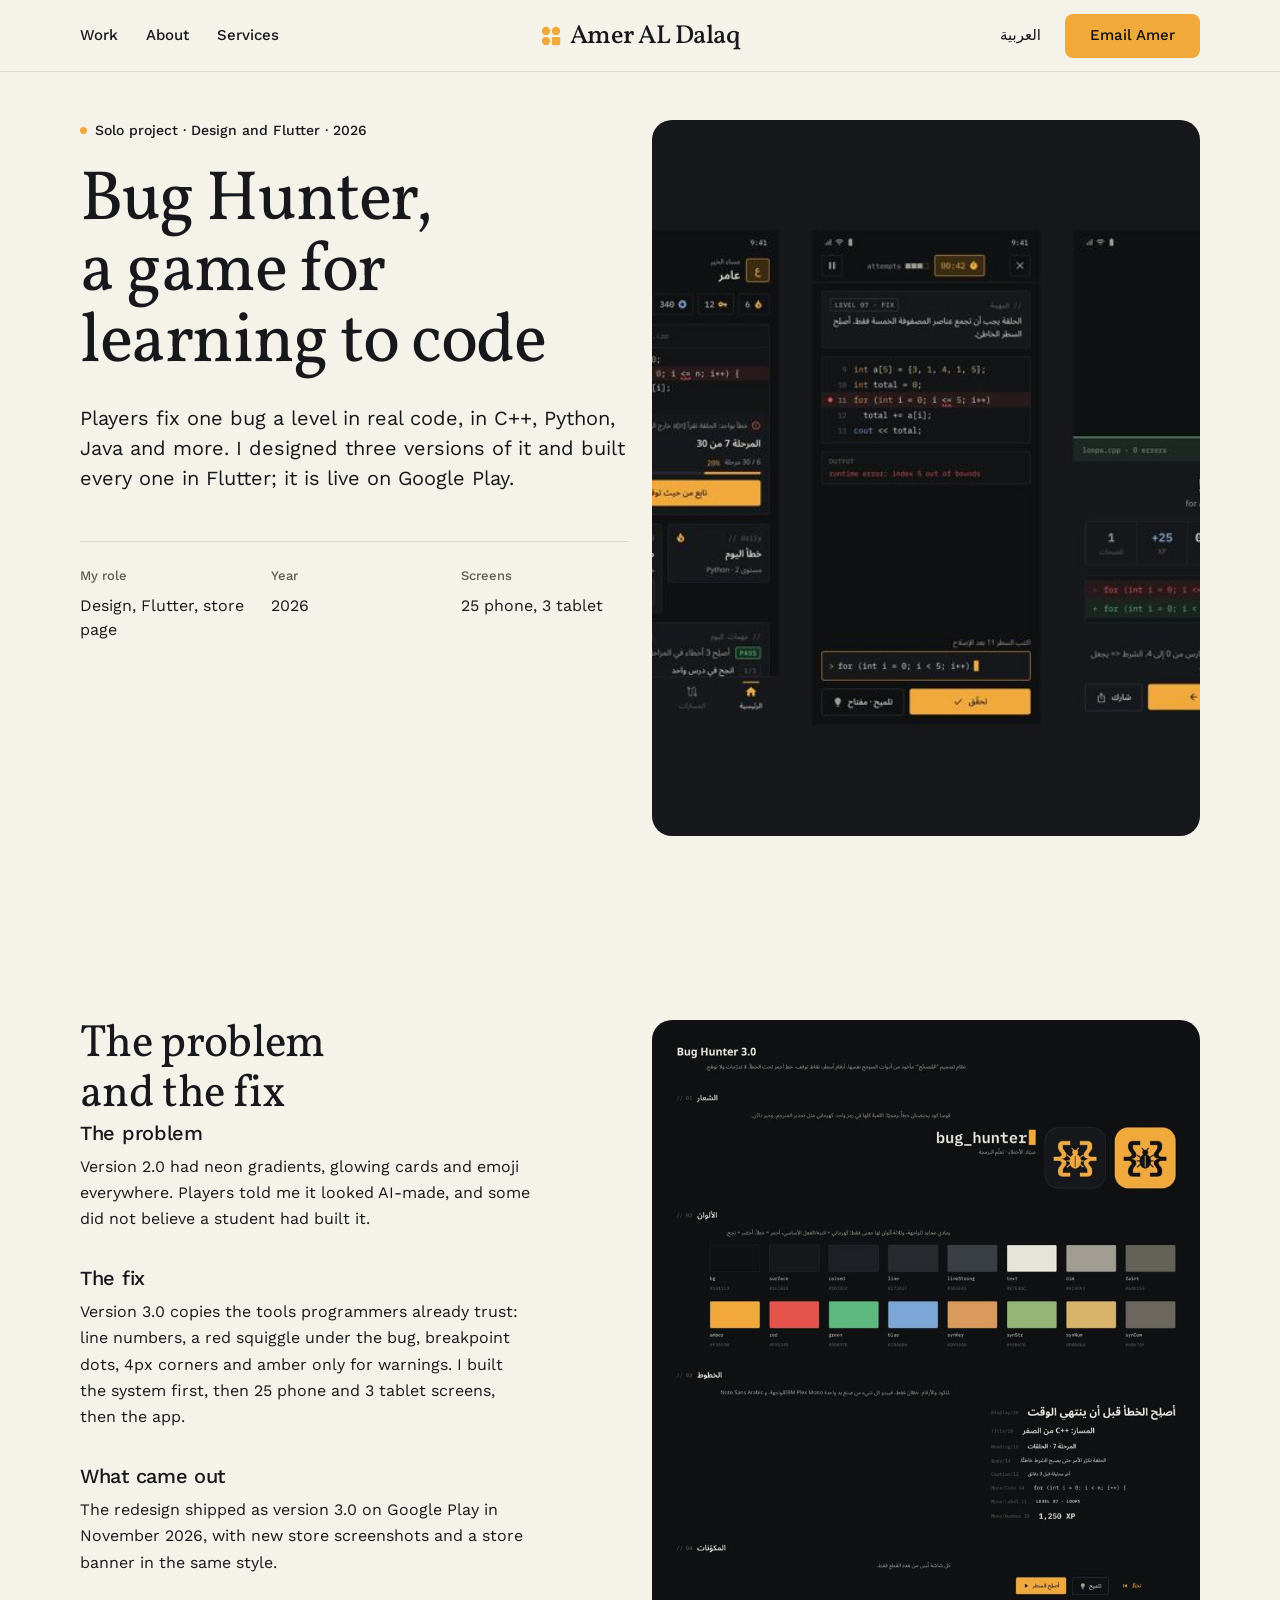
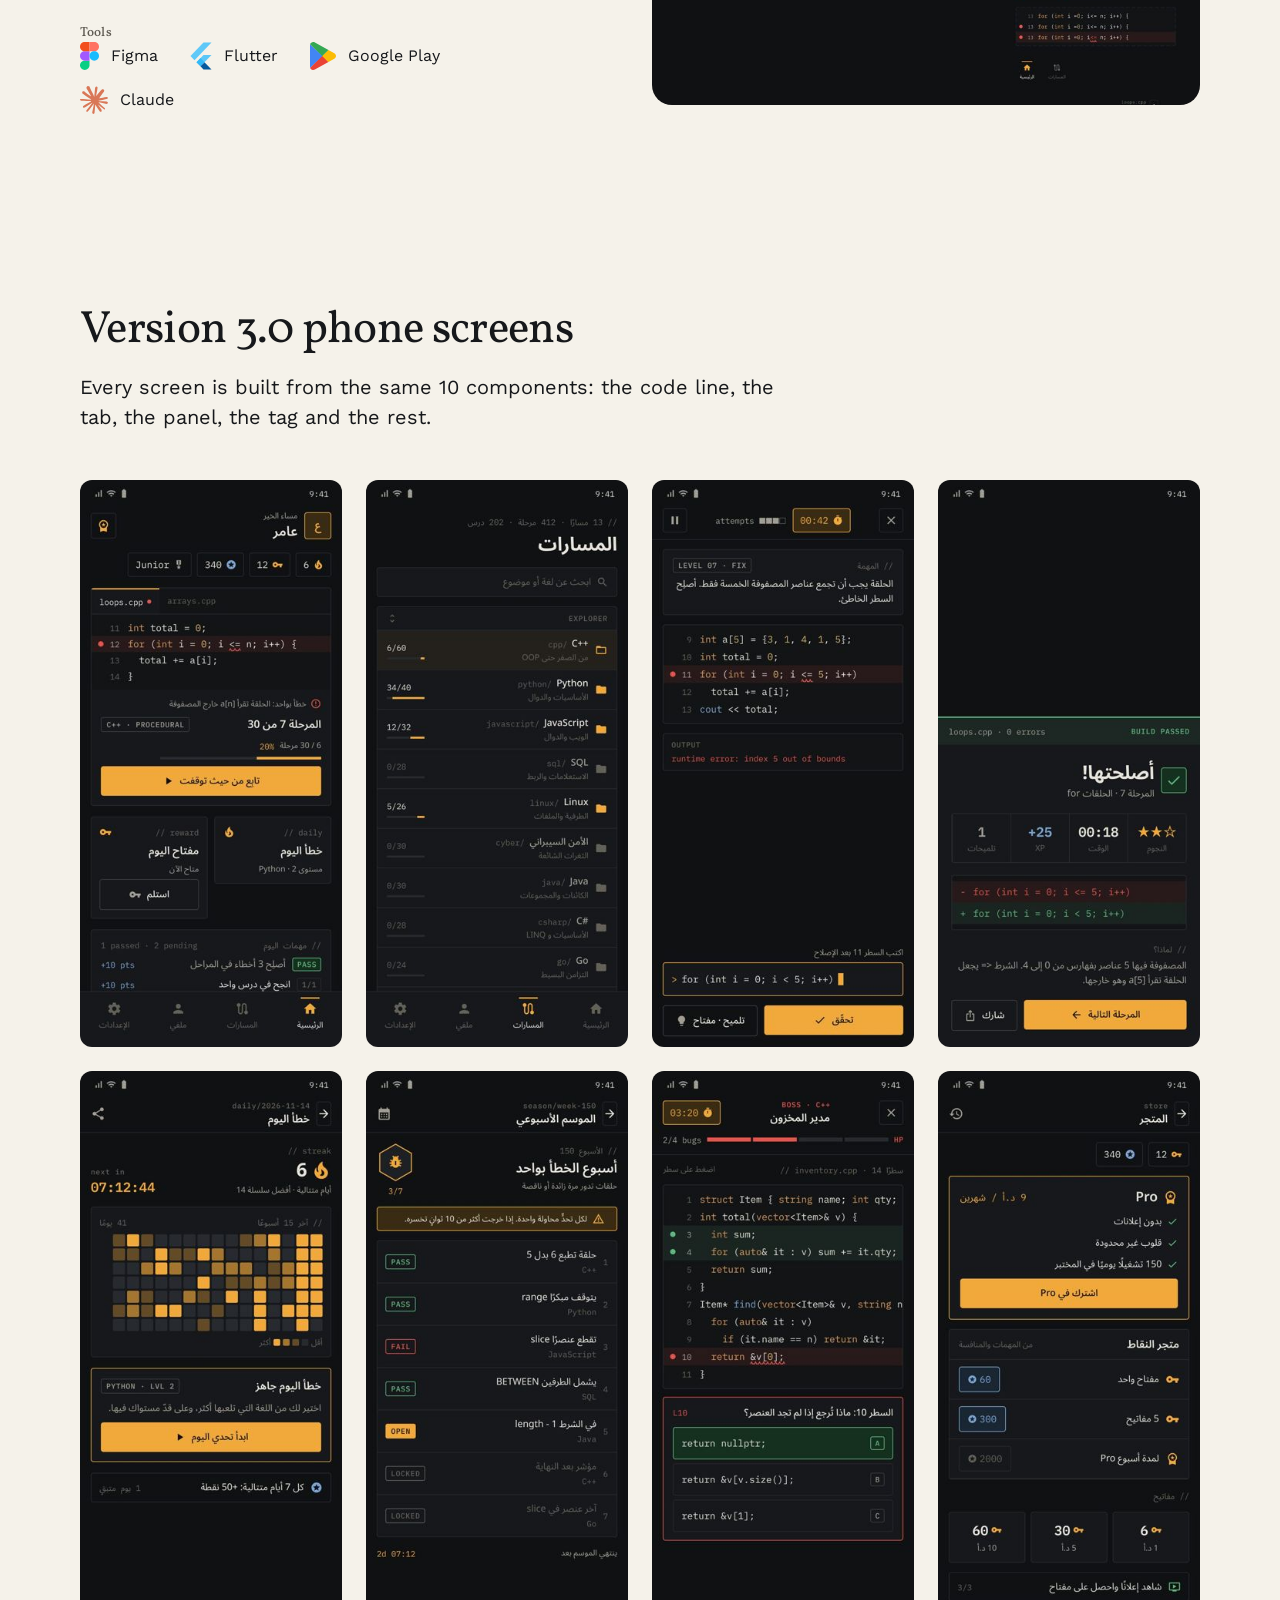
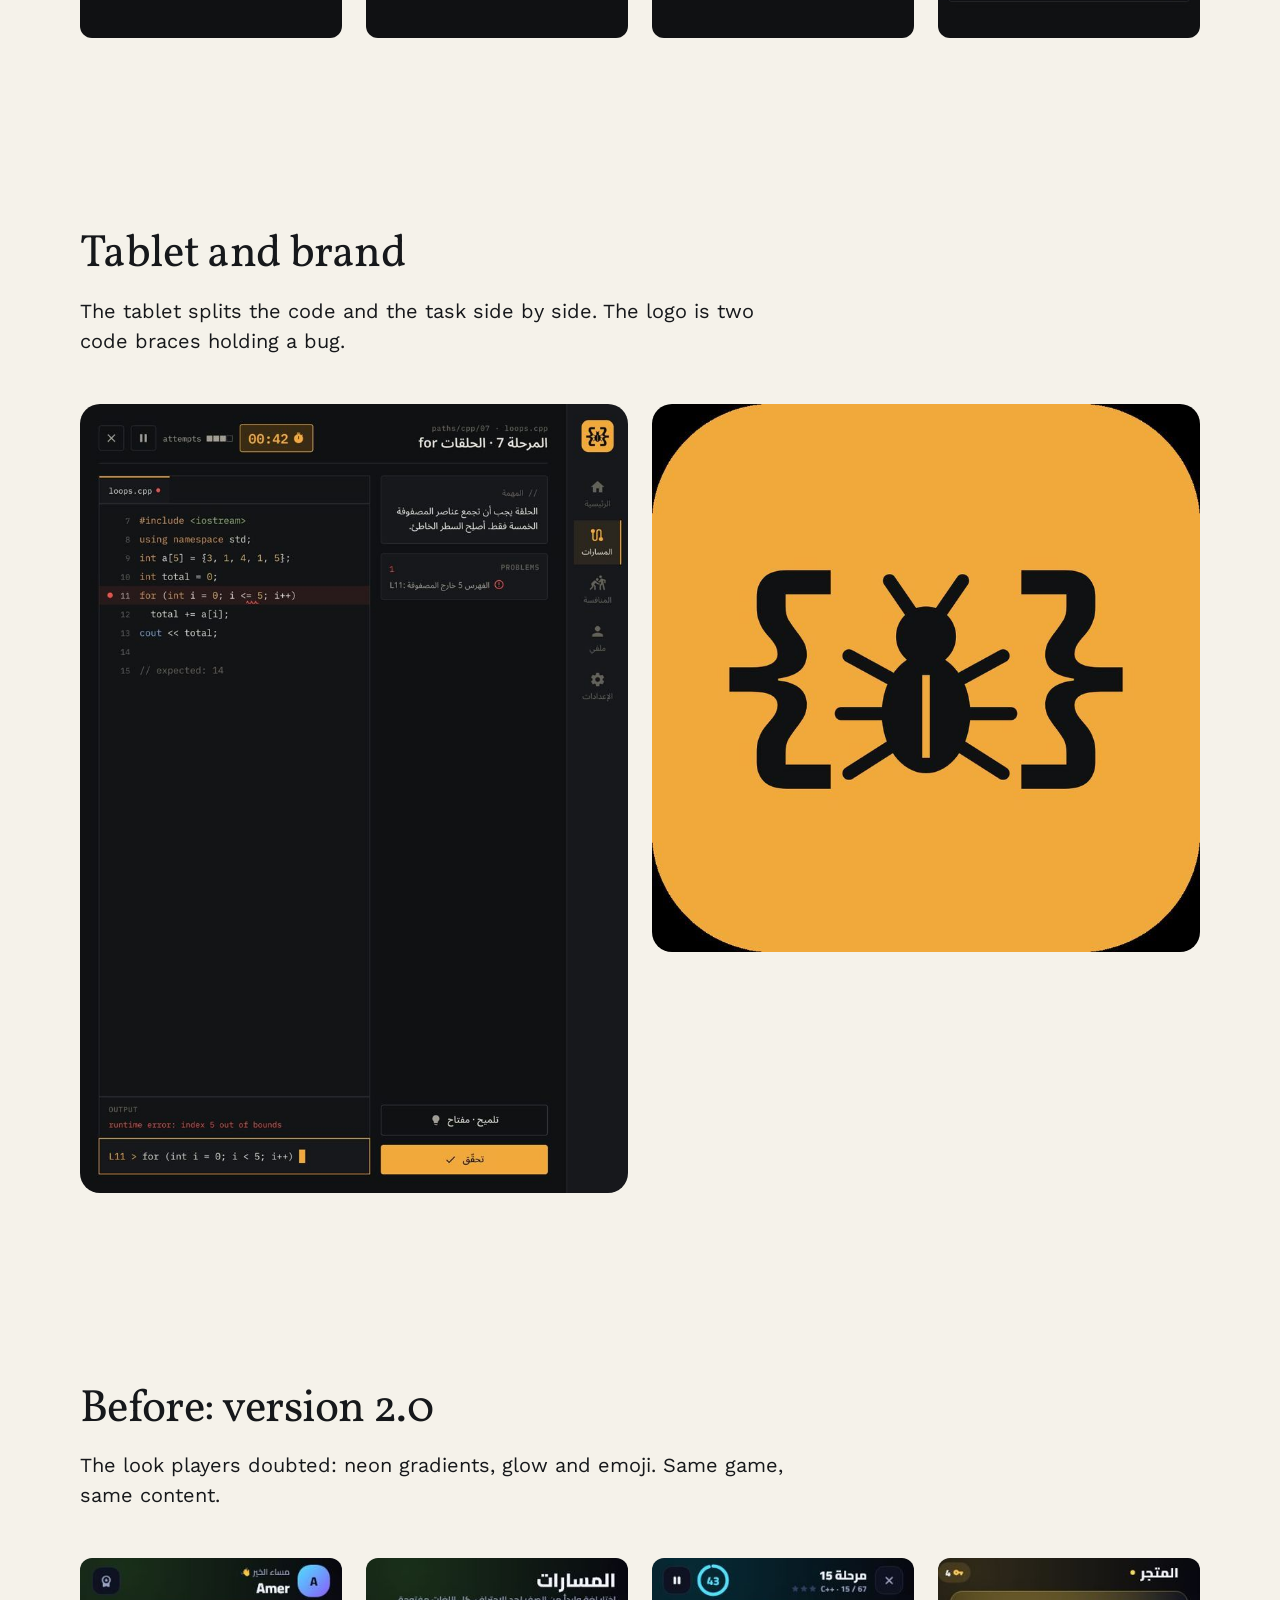
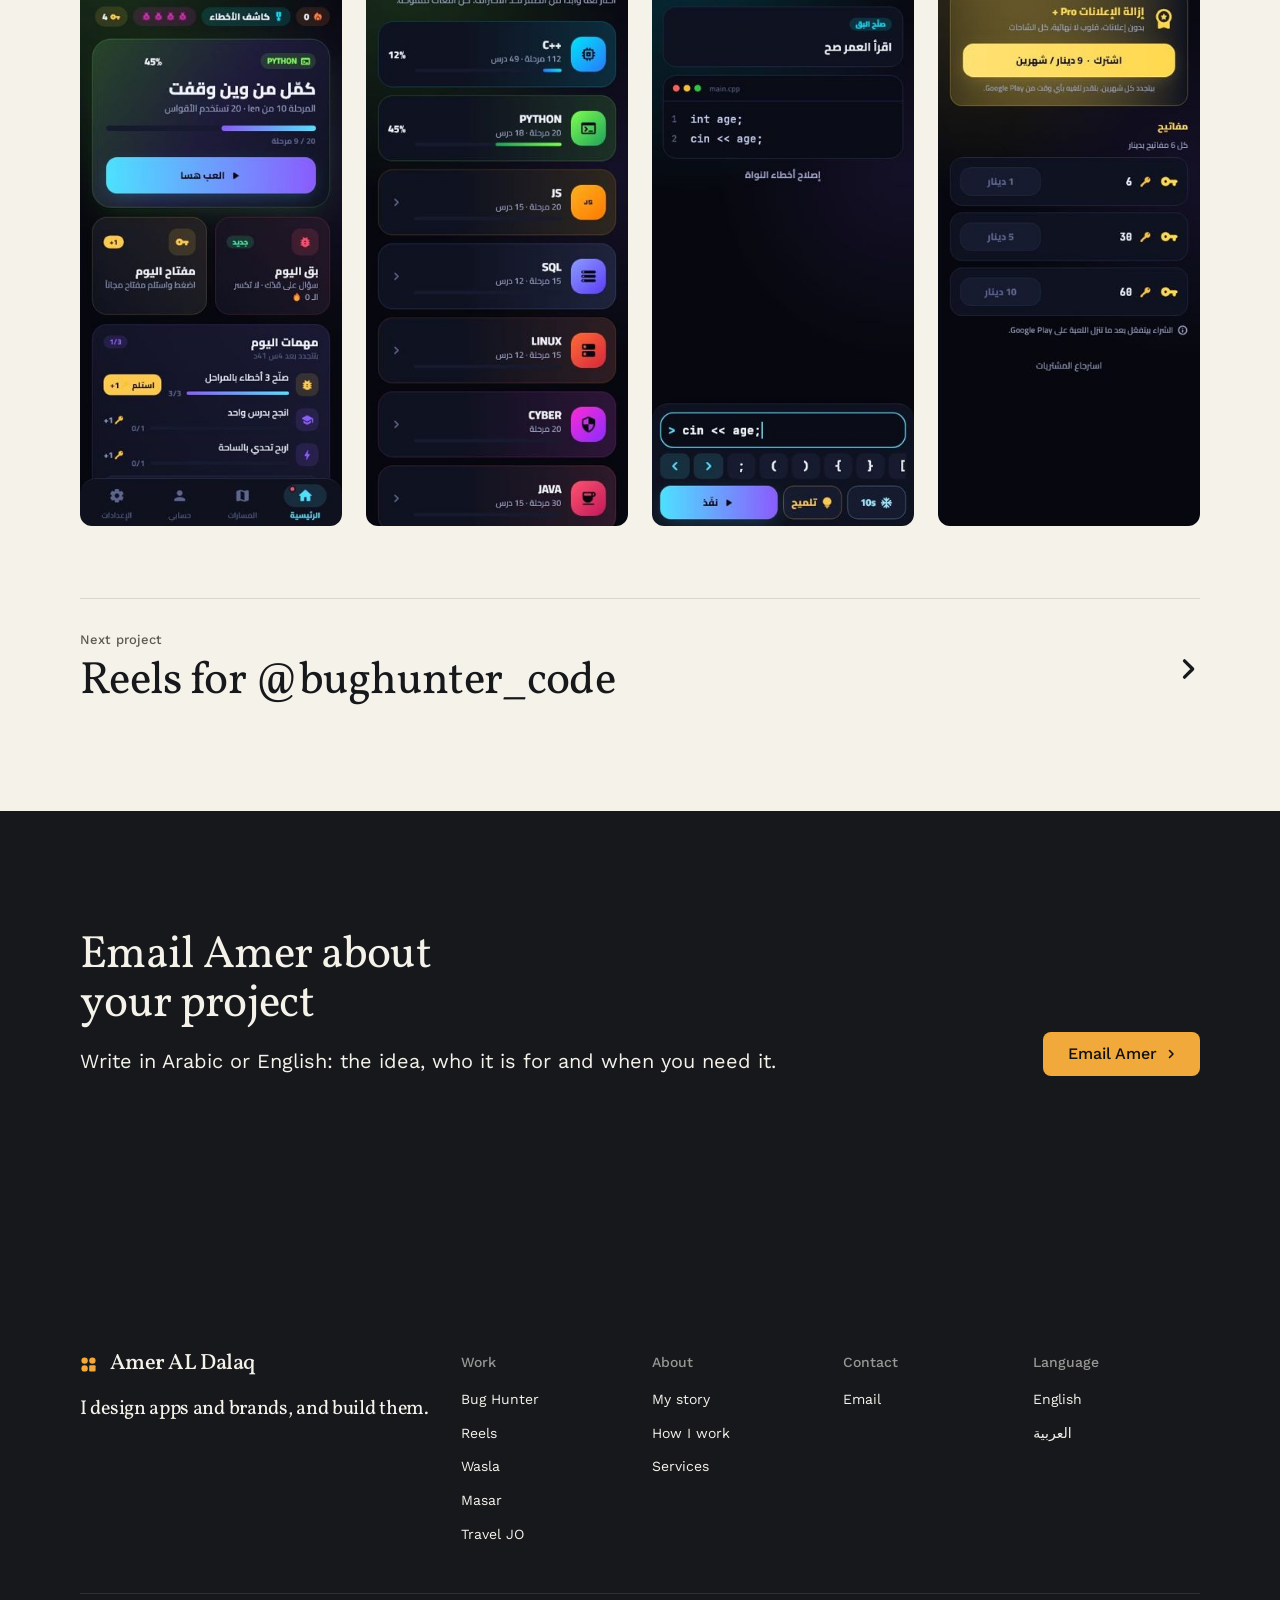
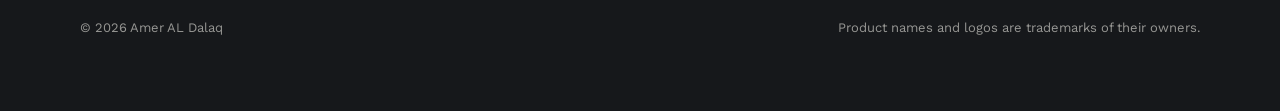
==== work/bug-hunter.html @ de35b605 "Portfolio site: home page, five project pages, English and Arabic Co-Authored-By: Claude Opus 5.5 <n" ====
<!doctype html>
<html lang="en" data-type="service" data-radius="soft" data-buttons="tonal" data-motion>
<head>
<meta charset="utf-8">
<meta name="viewport" content="width=device-width, initial-scale=1, viewport-fit=cover">
<title data-ar-title-text="Bug Hunter: لعبة برمجة صمّمها وبناها عامر الدلق">Bug Hunter: a programming game, designed and built by Amer AL Dalaq</title>
<meta name="description" content="How Bug Hunter 3.0 was redesigned in Figma to look like a real debugger, then rebuilt in Flutter and published on Google Play." data-ar-content="كيف أُعيد تصميم Bug Hunter 3.0 في Figma ليشبه أداة تصحيح حقيقية، ثم بُني بـ Flutter ونُشر على Google Play.">
<meta property="og:type" content="article">
<meta property="og:title" content="Bug Hunter: a programming game, designed and built by Amer AL Dalaq">
<meta property="og:description" content="How Bug Hunter 3.0 was redesigned in Figma to look like a real debugger, then rebuilt in Flutter and published on Google Play.">
<meta property="og:image" content="../img/cover-bug-hunter.jpg">
<meta name="twitter:card" content="summary_large_image">
<link rel="icon" href="../favicon.svg" type="image/svg+xml">
<meta name="theme-color" content="#f5f2ea">
<meta name="site-kind" content="other">
<meta name="page-type" content="service">
<script>
  (function(){var q=new URLSearchParams(location.search).get('lang');
  if(q==='ar'){var r=document.documentElement;r.lang='ar';r.dir='rtl';r.classList.add('i18n-wait');setTimeout(function(){r.classList.remove('i18n-wait')},900)}})();
</script>
<link rel="preconnect" href="https://fonts.googleapis.com">
<link rel="preconnect" href="https://fonts.gstatic.com" crossorigin>
<link href="https://fonts.googleapis.com/css2?family=Vollkorn:wght@400&family=Work+Sans:wght@400..600&display=swap" rel="stylesheet">
<link rel="stylesheet" href="../assets/system.css">
<link rel="stylesheet" href="../assets/ui/cards.css">
<link rel="stylesheet" href="../assets/motion/motion.css">
<link rel="stylesheet" href="../assets/layout/layout.css">
<link rel="stylesheet" href="../assets/icons/icon.css">
<style>
:root {
  --p-bg: #f5f2ea; --p-surface: #ebe6da; --p-ink: #16181b; --p-muted: #5f5b53;
  --p-accent: #f2a93b; --p-accent-ink: #111111; --p-action: #f2a93b; --p-action-ink: #111111;
  --p-inv-bg: #16181b; --p-inv-surface: #232427; --p-inv-ink: #f5f2ea; --p-inv-muted: #979794;
  --p-inv-accent: #f2a93b; --p-inv-accent-ink: #111111; --p-inv-action: #f2a93b; --p-inv-action-ink: #111111;
  --font-display: "Vollkorn", Georgia, serif;
  --font-text: "Work Sans", system-ui, sans-serif;
  --display-weight: 400; --display-tracking: -0.015em; --display-tracking-xl: -0.02em; --ly-scale: 1.04;
}
</style>
<link rel="stylesheet" href="../site.css">
<script>document.documentElement.classList.add('m-enter');setTimeout(()=>document.documentElement.classList.add('m-enter-done'),700)</script>
</head>
<body>
<header class="nav nav--split">
  <div class="wrap nav__bar">
    <a class="skip-link" href="#top" data-ar="تخطَّ إلى المحتوى">Skip to content</a>
    <nav class="nav__links" aria-label="Main" data-ar-aria="الرئيسية">
      <div class="nav__item"><a class="nav__link" href="../index.html#work" data-ar="الأعمال">Work</a></div>
      <div class="nav__item"><a class="nav__link" href="../index.html#about" data-ar="عنّي">About</a></div>
      <div class="nav__item"><a class="nav__link" href="../index.html#services" data-ar="الخدمات">Services</a></div>
    </nav>
    <a class="nav__logo" href="../index.html"><span class="mark" data-mark="dots" aria-hidden="true"></span><span data-ar="عامر الدلق">Amer AL Dalaq</span></a>
    <div class="nav__actions">
      <button class="lang-toggle nav__link" type="button" data-lang-toggle lang="ar" aria-label="اقرأ الصفحة بالعربية">العربية</button>
      <a class="btn btn--primary" href="mailto:amer.mdddd.2007@gmail.com" data-ar="راسل عامر">Email Amer</a>
    </div>
    <button class="nav__toggle" type="button" aria-expanded="false" aria-label="Menu" data-ar-aria="القائمة">
      <svg width="18" height="18" viewBox="0 0 18 18" aria-hidden="true"><path d="M2 5h14M2 13h14" stroke="currentColor" stroke-width="1.6" stroke-linecap="round"/></svg>
    </button>
  </div>
</header>
<main id="top">
  <section class="hero hero--split" data-enter aria-labelledby="hero-h">
    <div class="wrap">
      <div class="hero-text grid hero-split">
        <div class="hero-copy span-6">
          <p class="hero-notice" data-ar="مشروع فردي · تصميم وبرمجة · 2026">Solo project · Design and Flutter · 2026</p>
          <h1 id="hero-h" data-ar="Bug Hunter، لعبة لتعلّم البرمجة">Bug Hunter, a game for learning to code</h1>
          <p class="t-lead" data-ar="يصلّح اللاعب خطأً واحداً في كل مرحلة داخل كود حقيقي، بلغات مثل C++ وPython وJava. صمّمت منها ثلاث نسخ وبنيت كل نسخة بـ Flutter، وهي منشورة على Google Play.">Players fix one bug a level in real code, in C++, Python, Java and more. I designed three versions of it and built every one in Flutter; it is live on Google Play.</p>
          <dl class="facts"><div><dt data-ar="دوري">My role</dt><dd data-ar="التصميم والبرمجة وصفحة المتجر">Design, Flutter, store page</dd></div><div><dt data-ar="السنة">Year</dt><dd data-ar="2026">2026</dd></div><div><dt data-ar="الشاشات">Screens</dt><dd data-ar="25 للجوال و3 للتابلت">25 phone, 3 tablet</dd></div></dl>
        </div>
        <div class="hero-visual frame frame--photo span-6 start-7">
          <img class="frame__img" src="../img/cover-bug-hunter.jpg" srcset="../img/cover-bug-hunter-800.jpg 800w, ../img/cover-bug-hunter.jpg 1600w" sizes="(min-width: 1024px) 45vw, 92vw" width="1600" height="1200" alt="Home, game and result screens of Bug Hunter 3.0" data-ar-alt="شاشات الرئيسية واللعب والنتيجة في Bug Hunter 3.0" style="view-transition-name: p-bug-hunter" fetchpriority="high">
        </div>
      </div>
    </div>
  </section>
  <section class="section" id="story" aria-labelledby="story-h" style="height: auto">
    <div class="wrap">
      <div class="grid grid--top">
        <div class="span-5">
          <h2 id="story-h" data-ar="المشكلة والحل">The problem and the fix</h2>
          <div class="story" data-reveal="stagger"><div><h3 data-ar="المشكلة">The problem</h3><p data-ar="كانت النسخة 2.0 مليئة بالتدرّجات اللامعة والبطاقات المضيئة والإيموجي. قال لي اللاعبون إنها تبدو مصنوعة بالذكاء الاصطناعي، وبعضهم لم يصدّق أن طالباً بناها.">Version 2.0 had neon gradients, glowing cards and emoji everywhere. Players told me it looked AI-made, and some did not believe a student had built it.</p></div><div><h3 data-ar="الحل">The fix</h3><p data-ar="النسخة 3.0 تأخذ من الأدوات التي يثق بها المبرمجون: أرقام الأسطر، وخط أحمر متموّج تحت الخطأ، ونقاط التوقف، وزوايا 4px، والكهرماني للتحذير فقط. بنيت النظام أولاً، ثم 25 شاشة للجوال و3 للتابلت، ثم التطبيق.">Version 3.0 copies the tools programmers already trust: line numbers, a red squiggle under the bug, breakpoint dots, 4px corners and amber only for warnings. I built the system first, then 25 phone and 3 tablet screens, then the app.</p></div><div><h3 data-ar="النتيجة">What came out</h3><p data-ar="نُشرت النسخة 3.0 على Google Play في نوفمبر 2026، مع صور متجر جديدة وبانر بالأسلوب نفسه.">The redesign shipped as version 3.0 on Google Play in November 2026, with new store screenshots and a store banner in the same style.</p></div></div>
          <h3 class="t-label" style="margin-top: var(--s-7); color: var(--muted)" data-ar="الأدوات">Tools</h3>
          <ul class="tools"><li><img src="../assets/icons/figma.svg" alt="" width="27" height="40" loading="lazy">Figma</li><li><img src="../assets/icons/flutter.svg" alt="" width="33" height="40" loading="lazy">Flutter</li><li><img src="../assets/icons/google-play.svg" alt="" width="36" height="40" loading="lazy">Google Play</li><li><img src="../assets/icons/claude.svg" alt="" width="40" height="40" loading="lazy">Claude</li></ul>
        </div>
        <div class="frame frame--photo span-6 start-7" style="aspect-ratio: 4 / 5; max-height: 708px" data-reveal-img>
          <img class="frame__img" src="../img/bug-hunter/design-system.jpg" srcset="../img/bug-hunter/design-system-800.jpg 800w, ../img/bug-hunter/design-system.jpg 1600w" sizes="(min-width: 1024px) 45vw, 92vw" width="1600" height="2422" alt="The Bug Hunter 3.0 design system board: logo, colours, type and components" data-ar-alt="لوحة نظام تصميم Bug Hunter 3.0: الشعار والألوان والخطوط والمكوّنات" loading="lazy" style="object-position: 50% 0%">
        </div>
      </div>
    </div>
  </section>
  <section class="section" id="screens" aria-labelledby="screens-h" style="height: auto">
    <div class="wrap">
      <div class="section-head"><h2 id="screens-h" data-ar="شاشات الجوال في النسخة 3.0">Version 3.0 phone screens</h2><p data-ar="كل شاشة مبنية من المكوّنات العشرة نفسها: سطر الكود والتبويب واللوحة والوسم وغيرها.">Every screen is built from the same 10 components: the code line, the tab, the panel, the tag and the rest.</p></div>
      <ul class="shots" data-reveal="stagger"><li><img src="../img/bug-hunter/home.jpg" srcset="../img/bug-hunter/home-340.jpg 340w, ../img/bug-hunter/home.jpg 600w" sizes="(min-width: 1024px) 22vw, (min-width: 640px) 30vw, 46vw" width="600" height="1298" alt="Home: the next level opened like a code editor" data-ar-alt="الرئيسية: المرحلة التالية مفتوحة كمحرّر كود" loading="lazy"></li><li><img src="../img/bug-hunter/paths.jpg" srcset="../img/bug-hunter/paths-340.jpg 340w, ../img/bug-hunter/paths.jpg 600w" sizes="(min-width: 1024px) 22vw, (min-width: 640px) 30vw, 46vw" width="600" height="1298" alt="Paths: languages listed like a file explorer" data-ar-alt="المسارات: اللغات كمستكشف ملفات" loading="lazy"></li><li><img src="../img/bug-hunter/game.jpg" srcset="../img/bug-hunter/game-340.jpg 340w, ../img/bug-hunter/game.jpg 600w" sizes="(min-width: 1024px) 22vw, (min-width: 640px) 30vw, 46vw" width="600" height="1298" alt="The game: the bug line underlined in red" data-ar-alt="اللعب: سطر الخطأ وتحته خط أحمر" loading="lazy"></li><li><img src="../img/bug-hunter/result.jpg" srcset="../img/bug-hunter/result-340.jpg 340w, ../img/bug-hunter/result.jpg 600w" sizes="(min-width: 1024px) 22vw, (min-width: 640px) 30vw, 46vw" width="600" height="1298" alt="Result: build passed, with the diff of the fix" data-ar-alt="النتيجة: نجح البناء مع الفرق بين السطرين" loading="lazy"></li><li><img src="../img/bug-hunter/daily-bug.jpg" srcset="../img/bug-hunter/daily-bug-340.jpg 340w, ../img/bug-hunter/daily-bug.jpg 600w" sizes="(min-width: 1024px) 22vw, (min-width: 640px) 30vw, 46vw" width="600" height="1298" alt="The daily bug with a contribution graph" data-ar-alt="خطأ اليوم مع مخطط المساهمات" loading="lazy"></li><li><img src="../img/bug-hunter/season.jpg" srcset="../img/bug-hunter/season-340.jpg 340w, ../img/bug-hunter/season.jpg 600w" sizes="(min-width: 1024px) 22vw, (min-width: 640px) 30vw, 46vw" width="600" height="1298" alt="The season as a list of passed and failed tests" data-ar-alt="الموسم كقائمة اختبارات ناجحة وفاشلة" loading="lazy"></li><li><img src="../img/bug-hunter/boss-fight.jpg" srcset="../img/bug-hunter/boss-fight-340.jpg 340w, ../img/bug-hunter/boss-fight.jpg 600w" sizes="(min-width: 1024px) 22vw, (min-width: 640px) 30vw, 46vw" width="600" height="1298" alt="A boss fight against a timer" data-ar-alt="مواجهة الزعيم مع مؤقّت" loading="lazy"></li><li><img src="../img/bug-hunter/store.jpg" srcset="../img/bug-hunter/store-340.jpg 340w, ../img/bug-hunter/store.jpg 600w" sizes="(min-width: 1024px) 22vw, (min-width: 640px) 30vw, 46vw" width="600" height="1298" alt="The points store with the Pro subscription" data-ar-alt="متجر النقاط مع اشتراك Pro" loading="lazy"></li></ul>
    </div>
  </section>
  <section class="section" id="tablet" aria-labelledby="tablet-h" style="height: auto">
    <div class="wrap">
      <div class="section-head"><h2 id="tablet-h" data-ar="التابلت والهوية">Tablet and brand</h2><p data-ar="في التابلت يظهر الكود والمهمة جنباً إلى جنب. والشعار قوسا كود يحتضنان حشرة.">The tablet splits the code and the task side by side. The logo is two code braces holding a bug.</p></div>
      <div class="wide" data-reveal="stagger"><img src="../img/bug-hunter/t2.jpg" srcset="../img/bug-hunter/t2-800.jpg 800w, ../img/bug-hunter/t2.jpg 1200w" sizes="(min-width: 1024px) 45vw, 92vw" width="1200" height="1727" alt="The game on an iPad: code on one side, the task on the other" data-ar-alt="اللعب على الآيباد: الكود في جهة والمهمة في الأخرى" loading="lazy"><img src="../img/bug-hunter/logo.jpg" srcset="../img/bug-hunter/logo-800.jpg 800w, ../img/bug-hunter/logo.jpg 800w" sizes="(min-width: 1024px) 45vw, 92vw" width="800" height="800" alt="The Bug Hunter logo: braces around a bug on amber" data-ar-alt="شعار Bug Hunter: قوسان حول حشرة على الكهرماني" loading="lazy"></div>
    </div>
  </section>
  <section class="section" id="before" aria-labelledby="before-h" style="height: auto">
    <div class="wrap">
      <div class="section-head"><h2 id="before-h" data-ar="قبل: النسخة 2.0">Before: version 2.0</h2><p data-ar="الشكل الذي شكّك فيه اللاعبون: تدرّجات وتوهّج وإيموجي. اللعبة والمحتوى نفسهما.">The look players doubted: neon gradients, glow and emoji. Same game, same content.</p></div>
      <ul class="shots" data-reveal="stagger"><li><img src="../img/bug-hunter/v2-home.jpg" srcset="../img/bug-hunter/v2-home-340.jpg 340w, ../img/bug-hunter/v2-home.jpg 390w" sizes="(min-width: 1024px) 22vw, (min-width: 640px) 30vw, 46vw" width="390" height="844" alt="Version 2.0 home screen" data-ar-alt="الرئيسية في النسخة 2.0" loading="lazy"></li><li><img src="../img/bug-hunter/v2-paths.jpg" srcset="../img/bug-hunter/v2-paths-340.jpg 340w, ../img/bug-hunter/v2-paths.jpg 390w" sizes="(min-width: 1024px) 22vw, (min-width: 640px) 30vw, 46vw" width="390" height="844" alt="Version 2.0 paths" data-ar-alt="المسارات في النسخة 2.0" loading="lazy"></li><li><img src="../img/bug-hunter/v2-level.jpg" srcset="../img/bug-hunter/v2-level-340.jpg 340w, ../img/bug-hunter/v2-level.jpg 390w" sizes="(min-width: 1024px) 22vw, (min-width: 640px) 30vw, 46vw" width="390" height="844" alt="Version 2.0 level" data-ar-alt="المرحلة في النسخة 2.0" loading="lazy"></li><li><img src="../img/bug-hunter/v2-store.jpg" srcset="../img/bug-hunter/v2-store-340.jpg 340w, ../img/bug-hunter/v2-store.jpg 390w" sizes="(min-width: 1024px) 22vw, (min-width: 640px) 30vw, 46vw" width="390" height="844" alt="Version 2.0 store" data-ar-alt="المتجر في النسخة 2.0" loading="lazy"></li></ul>
    </div>
  </section>
  <section class="section" aria-label="Next project" data-ar-aria="المشروع التالي" style="height: auto; padding-top: 0">
    <div class="wrap">
      <a class="next" href="reels.html"><span><span class="t-label" data-ar="المشروع التالي">Next project</span><span class="next__name" data-ar="فيديوهات @bughunter_code">Reels for @bughunter_code</span></span><svg class="m-arrow" viewBox="0 0 12 12" aria-hidden="true"><path class="m-arrow__stem" d="M1 6h8"/><path class="m-arrow__head" d="M4.5 2.5 8 6l-3.5 3.5"/></svg></a>
    </div>
  </section>
</main>
<footer class="footer closing footer--dark ground-inverse" id="contact" aria-labelledby="close-h">
  <div class="wrap">
    <div class="closing__cta close--word">
      <div class="section-head--split">
        <div><h2 id="close-h" data-ar="راسل عامر بخصوص مشروعك">Email Amer about your project</h2><p class="t-lead" data-ar="اكتب لي بالعربية أو الإنجليزية: ما الفكرة، ولمن، ومتى تحتاجها.">Write in Arabic or English: the idea, who it is for and when you need it.</p></div>
        <a class="btn btn--primary" href="mailto:amer.mdddd.2007@gmail.com"><span data-ar="راسل عامر">Email Amer</span><svg class="m-arrow" viewBox="0 0 12 12" aria-hidden="true"><path class="m-arrow__stem" d="M1 6h8"/><path class="m-arrow__head" d="M4.5 2.5 8 6l-3.5 3.5"/></svg></a>
      </div>
    </div>
    <div class="closing__links">
      <div class="grid">
        <div class="span-4 stack-4">
          <a class="nav__logo" href="../index.html"><span class="mark" data-mark="dots" aria-hidden="true"></span><span data-ar="عامر الدلق">Amer AL Dalaq</span></a>
          <p class="footer__lede" data-ar="أصمّم التطبيقات والهويات، وأبنيها.">I design apps and brands, and build them.</p>
        </div>
        <div class="span-2 footer__col"><h3 data-ar="الأعمال">Work</h3><ul>
          <li><a href="bug-hunter.html">Bug Hunter</a></li>
          <li><a href="reels.html" data-ar="الفيديوهات">Reels</a></li>
          <li><a href="wasla.html" data-ar="وَصلة">Wasla</a></li>
          <li><a href="masar.html" data-ar="مسار">Masar</a></li>
          <li><a href="travel-jo.html">Travel JO</a></li>
        </ul></div>
        <div class="span-2 footer__col"><h3 data-ar="عنّي">About</h3><ul>
          <li><a href="../index.html#about" data-ar="قصتي">My story</a></li>
          <li><a href="../index.html#process" data-ar="طريقة عملي">How I work</a></li>
          <li><a href="../index.html#services" data-ar="الخدمات">Services</a></li>
        </ul></div>
        <div class="span-2 footer__col"><h3 data-ar="تواصل">Contact</h3><ul>
          <li><a href="mailto:amer.mdddd.2007@gmail.com" data-ar="البريد">Email</a></li>
        </ul></div>
        <div class="span-2 footer__col"><h3 data-ar="اللغة">Language</h3><ul>
          <li><a href="bug-hunter.html" lang="en">English</a></li>
          <li><a href="bug-hunter.html?lang=ar" lang="ar">العربية</a></li>
        </ul></div>
      </div>
      <div class="footer__legal">
        <span>&copy; 2026 <span data-ar="عامر الدلق">Amer AL Dalaq</span></span>
        <span data-ar="أسماء المنتجات وشعاراتها علامات تجارية لأصحابها.">Product names and logos are trademarks of their owners.</span>
      </div>
    </div>
  </div>
</footer>
<script type="module" src="../site.js"></script>
<script type="module" src="../assets/system.js"></script>
<script type="module" src="../assets/motion/motion.js"></script>
<script type="module" src="../assets/layout/layout.js"></script>
</body>
</html>
---- assets/system.css ----
/*
  taste-skill system.css - the one system for the page. Link it first, then assets/ui/cards.css (the
  feature card, its panel and the fragment placements), then set the palette (--p-*), the fonts and
  the radius set on :root in the page (node scripts/start.mjs prints that block).
  Do not add a second grid, spacing scale, type scale, radius scale, button or card style.
*/

/* ---------------------------------------------------------------- tokens */
:root {
  /* palette (hex only; fx.js reads --bg --surface --ink --muted --accent --accent-ink) */
  --p-bg: #ffffff;
  --p-surface: #f4f4f4;
  --p-ink: #111111;
  --p-muted: #6b6b6b;
  --p-accent: #1a4be0;
  --p-accent-ink: #ffffff;
  --p-action: #1a4be0;      /* buttons, links, focus: the accent, or the ink when the accent is too pale */
  --p-action-ink: #ffffff;
  --p-inv-bg: #111111;
  --p-inv-surface: #1c1c1c;
  --p-inv-ink: #f4f4f4;
  --p-inv-muted: #a3a3a3;
  --p-inv-accent: #ffffff;
  --p-inv-accent-ink: #111111;
  --p-inv-action: #ffffff;
  --p-inv-action-ink: #111111;
  /* the lit ground behind UI and in the closing band (references/cards.md), one per page, tech pages only
     (none on kind other, which is flat): <html data-ground="sand|sky|sage|painting">. system.js gives it to every ground
     that holds UI, on light and dark pages alike; --hue on one panel changes only its accent */
  --ground-bg: #d9ccb7; --ground-surface: #e9e0d2; --ground-ink: #2a2622; --ground-muted: #5a534a; --ground-accent: #a8794a;

  /* fonts */
  --font-display: system-ui, -apple-system, "Segoe UI", sans-serif;
  --font-text: system-ui, -apple-system, "Segoe UI", sans-serif;
  --font-mono: ui-monospace, "SFMono-Regular", Menlo, Consolas, monospace;
  --display-weight: 400;    /* headlines 400; 500 on a tech page (software, gaming, hardware) */
  --display-tracking: -0.025em;

  /* the page rhythm (references/layout-v4.md): one section per screen. The header is fixed and
     --nav tall; every section is padded --padt above and --padb (plus the phone action bar, --bar)
     below, and is exactly one or two screens tall (--h: 1 or 2; --hm on a phone). The hero's words
     start --hgap under the header and its content ends --hpadb above the fold. */
  --nav: 72px;
  --padt: 120px;
  --padb: 72px;
  --hgap: 48px;
  --hpadb: 64px;
  --bar: 0px;
  /* grid: one .wrap (alias .container) for the header, every section and the footer, the same
     --gut on both sides: 1280 wide at x 80-1360 at 1440, 342 at x 24-366 at 390 */
  --container: 1280px;
  --gut: 80px;
  --pad: var(--gut);
  --gutter: 24px;

  /* spacing: 4/8 scale */
  --s-1: 4px;  --s-2: 8px;  --s-3: 12px; --s-4: 16px; --s-5: 24px;
  --s-6: 32px; --s-7: 48px; --s-8: 64px; --s-9: 96px; --s-10: 128px;
  --section: 40px;      /* only a .section outside main (the kit's demo pages); every main > section and
                           footer.closing take --padt and --padb */
  --section-band: 56px; /* the same for an older footer outside footer.closing */
  --head-gap: 48px;     /* the one heading-to-content gap, 32 on a phone (layout.css reads it as --ly-head-gap) */
  --card-pad: 16px;     /* card padding (cards.css sets its own for cards with a panel) */
  --card-gap: 16px;     /* gap between cards */

  /* type scale (the only sizes on the page) */
  --t-label: 13px;
  --t-small: 14px;
  --t-body: 16px;
  --t-lead: 18px;
  --t-card: 18px;
  --t-h3: 24px;
  /* straight lines from the phone size at 390 to the desktop size at 1440 (system.md's table) */
  --t-h2: clamp(30px, 1.72vw + 23.3px, 48px);
  --t-h1: clamp(38px, 3.24vw + 25.4px, 72px);
  /* a big number stays a step under the h2 (VI-11): 38 at 1440, 28 at 390, so it never reads as a
     section heading; a stats row and a price set their own, smaller still */
  --t-stat: clamp(28px, .952vw + 24.29px, 38px);

  /* radius: one scale (soft by default; data-radius on <html> switches it) */
  --r-sm: 8px;  --r-md: 12px; --r-lg: 20px; --r-btn: 8px;

  /* controls (fixed here; a page never adds its own) */
  --btn-h: 44px;
  --btn-h-sm: 36px;
  --nav-h: var(--nav);  /* the older name, kept for the kit's files */
  --icon: 16px;         /* small icons: socials, menu chevrons, mono brand marks */

  /* motion: the one UI ease-out (motion.css --m-ease and ui/base.css --u-ease read it; references/motion.md) */
  --ease: cubic-bezier(.2, .8, .2, 1);
  --dur: 180ms;
}
html[data-radius="sharp"] { --r-sm: 4px; --r-md: 6px;  --r-lg: 8px;  --r-btn: 4px; }
html[data-radius="soft"]  { --r-sm: 8px; --r-md: 12px; --r-lg: 20px; --r-btn: 8px; }
html[data-radius="round"] { --r-sm: 10px; --r-md: 16px; --r-lg: 24px; --r-btn: 999px; }
/* the four lit grounds (references/cards.md); sand is the default above. painting goes with
   painterly-landscape (x.ai's daylight sky over olive hills) */
html[data-ground="sky"]      { --ground-bg: #c6d3df; --ground-surface: #d6e0e9; --ground-ink: #25303a; --ground-muted: #4d5964; --ground-accent: #3f6a92; }
html[data-ground="sage"]     { --ground-bg: #cdd6c6; --ground-surface: #dce3d6; --ground-ink: #262d24; --ground-muted: #535b51; --ground-accent: #6c8e63; }
html[data-ground="painting"] { --ground-bg: #79a8d6; --ground-surface: #a6c4e2; --ground-ink: #16212c; --ground-muted: #273949; --ground-accent: #9c9b3c; }
/* cards.css takes its card and panel radii from this scale */
html[data-radius] .card { --c-r: var(--r-lg); }
html[data-radius] .panel { --p-r: var(--r-md); }

/* a phone: the header 56, the sections padded 96 / 48, the hero's words 40 under the header and its
   content ending 24 above the fold, 24 at both sides, 12 between columns */
@media (max-width: 639px) {
  :root { --nav: 56px; --padt: 96px; --padb: 48px; --hgap: 40px; --hpadb: 24px; --gut: 24px; --gutter: 12px; --card-gap: 12px; --head-gap: 32px; }
}
@media (min-width: 640px) {
  :root { --gut: 48px; --section: 48px; --section-band: 72px; --card-pad: 24px; }
}
@media (min-width: 1024px) {
  :root { --gut: 80px; --section: 56px; --section-band: 96px; --card-gap: 24px;
          --t-lead: 20px; --t-card: 20px; --t-h3: 28px; }
  /* a place (and a local service): the 1200 column at x 120-1320 */
  html[data-type="place"] { --gut: 120px; --container: 1200px; }
}
/* a place (VI-06, ST-96, PH-23): its own smaller type (h1 48/53 and 32/37, h2 32/40 and 24/30, titles
   and the sub-line 20 and 18), the Recipe 3 hero's gap under its photograph (40, 24 on a phone),
   square photographs and cards and 2px buttons, whatever data-radius and data-buttons say */
:root[data-type="place"] {
  --hgap: 40px;
  --t-h1: clamp(32px, 1.524vw + 26.06px, 48px);
  --t-h2: clamp(24px, .762vw + 21px, 32px);
  --t-h3: clamp(20px, .381vw + 18.51px, 24px);
  --r-sm: 2px; --r-md: 0px; --r-lg: 0px; --r-btn: 2px;
}
:root[data-type="place"] :is(h1, .t-h1) { line-height: 1.104; }
:root[data-type="place"] :is(h2, .t-h2) { line-height: 1.25; }
@media (max-width: 639px) {
  :root[data-type="place"] { --hgap: 24px; }
  :root[data-type="place"] :is(h1, .t-h1) { line-height: 1.156; }
}

/* ---------------------------------------------------------------- grounds (at most three) */
:root, .ground-base {
  --bg: var(--p-bg); --surface: var(--p-surface); --ink: var(--p-ink); --muted: var(--p-muted);
  --accent: var(--p-accent); --accent-ink: var(--p-accent-ink); --card: var(--p-surface);
  --action: var(--p-action); --action-ink: var(--p-action-ink);
}
.ground-surface {
  --bg: var(--p-surface); --surface: var(--p-bg); --ink: var(--p-ink); --muted: var(--p-muted);
  --accent: var(--p-accent); --accent-ink: var(--p-accent-ink); --card: var(--p-bg);
  --action: var(--p-action); --action-ink: var(--p-action-ink);
}
.ground-inverse {
  --bg: var(--p-inv-bg); --surface: var(--p-inv-surface); --ink: var(--p-inv-ink); --muted: var(--p-inv-muted);
  --accent: var(--p-inv-accent); --accent-ink: var(--p-inv-accent-ink); --card: var(--p-inv-surface);
  --action: var(--p-inv-action); --action-ink: var(--p-inv-action-ink);
}
:root, .ground-base, .ground-surface, .ground-inverse {
  --line: color-mix(in oklab, var(--ink) 11%, transparent);
  --line-strong: color-mix(in oklab, var(--ink) 20%, transparent);
  /* effects (fx.js) and UI fragments (assets/ui) take the colours of the ground they sit on */
  --fx-bg: var(--bg); --fx-surface: var(--surface); --fx-ink: var(--ink); --fx-muted: var(--muted);
  --fx-accent: var(--accent); --fx-accent-ink: var(--accent-ink);
  --ui-font: var(--font-text); --ui-mono: var(--font-mono); --ui-radius: var(--r-md);
}
.ground-base, .ground-surface, .ground-inverse { background: var(--bg); color: var(--ink); }

/* ---------------------------------------------------------------- base */
*, *::before, *::after { box-sizing: border-box; }
/* an anchor lands on the section's top (the judge's frame): the fixed header covers --nav of its --padt */
html { -webkit-text-size-adjust: 100%; scroll-padding-top: 0; scroll-behavior: auto; margin: 0; }
body {
  margin: 0; background: var(--bg); color: var(--ink);
  font: 400 var(--t-body)/1.55 var(--font-text);
  -webkit-font-smoothing: antialiased; text-rendering: optimizeLegibility; overflow-x: clip;
}
img, svg, video, canvas { display: block; max-width: 100%; }
/* hidden means hidden, also on an img the line above makes a block (a menu tab's photograph, a peek photograph) */
[hidden] { display: none !important; }
img, video { height: auto; }
a { color: inherit; text-decoration: none; }
button { font: inherit; color: inherit; }
h1, h2, h3, h4, p, ul, ol, figure, blockquote { margin: 0; }
ul, ol { padding: 0; list-style: none; }
h1, h2, h3, h4 {
  font-family: var(--font-display); font-weight: var(--display-weight);
  letter-spacing: var(--display-tracking); text-wrap: balance; overflow-wrap: break-word;
  /* a long word (a German compound at 390) breaks at a syllable with a hyphen, in the language of <html lang>;
     only words of 10 letters or more, 4 at least on each side, so a short English heading never breaks */
  hyphens: auto; -webkit-hyphens: auto; hyphenate-limit-chars: 10 4 4;
}
h1, .t-h1 { font-size: var(--t-h1); line-height: 1.04; }
h2, .t-h2 { font-size: var(--t-h2); line-height: 1.1; }
h3, .t-h3 { font-size: var(--t-h3); line-height: 1.2; }
h4, .t-card { font-family: var(--font-text); font-weight: 500; font-size: var(--t-card); line-height: 1.3; letter-spacing: -0.01em; }
p { text-wrap: pretty; }
.t-lead  { font-size: var(--t-lead); line-height: 1.5; }
.t-body  { font-size: var(--t-body); line-height: 1.55; }
.t-small { font-size: var(--t-small); line-height: 1.5; }
.t-label { font-size: var(--t-label); font-weight: 500; line-height: 1.4; letter-spacing: 0.01em; }
.t-stat  { font-family: var(--font-display); font-weight: var(--display-weight); font-size: var(--t-stat);
           line-height: 1; letter-spacing: var(--display-tracking); font-variant-numeric: tabular-nums; }
.muted { color: var(--muted); }
.mono  { font-family: var(--font-mono); }
.measure { max-width: 62ch; }
:focus-visible { outline: 2px solid var(--action); outline-offset: 2px; border-radius: 2px; }
::selection { background: color-mix(in oklab, var(--accent) 30%, transparent); }

/* ---------------------------------------------------------------- grid */
.wrap, .container { width: min(100% - 2 * var(--gut), var(--container)); margin-inline: auto; padding-inline: 0; }
.grid { display: grid; grid-template-columns: repeat(12, minmax(0, 1fr)); column-gap: var(--gutter); row-gap: var(--card-gap); }
.grid > * { min-width: 0; grid-column: 1 / -1; }
.section { padding-block: var(--section); }

/* ---------------------------------------------------------------- one section per screen
   The page is a stack of screens. Framed at scrollY = k x the screen height, a shot shows exactly one
   section: the hero alone on the first screen, every other section (and footer.closing, the close and
   the footer in one) exactly one or two screens tall, its h2 first, --padt under its top. Heights
   and padding do it: no pinning, snapping or script.
     <section class="section" id=".." style="--h: 2">     (2 screens; --hm sets a phone's count alone)
       <div class="wrap"> the h2 first, then the content </div>     (the one in-flow child)
     </section>
   A layer (a full-bleed photograph or ground behind the words) is an <img class="layer" aria-hidden="true">
   beside the .wrap. Content must fit: one screen holds 708px of content at 1440x900 (900 - 120 - 72),
   two hold 1,608 (the second screen's part starts --padt under its top with .g2). From 640 to 1279 a
   section keeps at least its screens and grows past them rather than overlap the next. */
main > :is(section, .section), footer.closing {
  position: relative; box-sizing: border-box;
  height: calc(var(--h, 1) * 100vh); height: calc(var(--h, 1) * 100svh);
  padding: var(--padt) 0 calc(var(--padb) + var(--bar));
}
main > :is(section, .section) > :is(.wrap, .container), footer.closing > .wrap { position: relative; z-index: 1; height: 100%; }
main > :is(section, .section) > :is(.wrap, .container):not(.grid) { display: flex; flex-direction: column; }
/* a .wrap that is the section's grid too (class="wrap grid"): its rows start at the top */
main > :is(section, .section) > :is(.wrap, .container).grid { align-content: start; }
/* .fill: the block that takes what the screen leaves under the heading (a photograph, a frame) */
main > :is(section, .section) > .wrap > .fill { flex: 1 1 0; min-height: 0; }
/* two screens as two groups: row 1 the h2 and the first group, row 2 the rest (no second h2), starting
   --padt under the second screen's top, so the second shot looks like any other section */
main > :is(section, .section).g2, footer.closing.g2 { --h: 2; }
main > :is(section, .section).g2 > :is(.wrap, .container), footer.closing.g2 > .wrap { display: grid; grid-template-rows: minmax(0, 1fr) minmax(0, 1fr); row-gap: calc(var(--padt) + var(--padb) + var(--bar)); }
main > :is(section, .section).g2 > :is(.wrap, .container) > *, footer.closing.g2 > .wrap > * { min-height: 0; align-self: start; }
main > :is(section, .section).g2 > :is(.wrap, .container) > :is(.group, .fill) { align-self: stretch; }
/* a group: one screen's part of a .g2 section (its h2 and first rows, or the rest) */
.group { display: flex; flex-direction: column; min-height: 0; }
/* each screen's card row runs down to that screen's foot (the cards stretch, their panels grow), so
   the second screen of a .g2 is never a short row over an empty ground; both rows end on the same line */
@media (min-width: 1024px) {
  main > :is(section, .section).g2 > .wrap > .grid:last-child,
  main > :is(section, .section).g2 > .wrap > .group > .grid:last-child { align-self: stretch; flex: 1 1 auto; min-height: 0; }
}
.group > .fill { flex: 1 1 0; min-height: 0; }
@media (min-width: 640px) and (max-width: 1279px) {
  main > :is(section, .section):not(.hero, .section--hero), footer.closing {
    height: auto; min-height: calc(var(--h, 1) * 100vh); min-height: calc(var(--h, 1) * 100svh);
  }
  /* the section is a column and its .wrap takes all of it, so a .fill (a photograph, a frame) still
     grows to the section's foot (a min-height percentage would not resolve, leaving it at its least) */
  /* :where() keeps it at no weight, so a page's own phone- or tablet-only hiding (section.desk-only { display: none }) wins */
  :where(main > :is(section, .section):not(.hero, .section--hero), footer.closing) { display: flex; flex-direction: column; }
  main > :is(section, .section):not(.hero, .section--hero) > :is(.wrap, .container), footer.closing > .wrap { flex: 1 0 auto; height: auto; min-height: 0; }
}
/* a phone: lvh (the screen with its bars hidden) for every section but the hero; --hm when stacking
   makes the content taller than the desktop count */
@media (max-width: 639px) {
  /* at least its screens, never less: content a screen cannot hold makes the section taller (the rhythm
     check then asks for --hm: 2 or less content); a fixed height would lay its last rows over the next
     section, the fault the phone shots showed most (a list under the closing heading and its button) */
  main > :is(section, .section):not(.hero, .section--hero), footer.closing {
    height: auto; min-height: calc(var(--hm, var(--h, 1)) * 100vh); min-height: calc(var(--hm, var(--h, 1)) * 100lvh);
  }
  /* one grid row at least the screens tall that grows with the .wrap's content: the .wrap is stretched to
     it, so its .fill and its two groups still share a definite height */
  /* (at no weight, as on the tablet: a page's own section.desk-only { display: none } still hides it) */
  :where(main > :is(section, .section):not(.hero, .section--hero):has(> :is(.wrap, .container)), footer.closing) {
    display: grid; grid-template-columns: minmax(0, 1fr); grid-template-rows: 1fr; grid-auto-rows: auto;
  }
  main > :is(section, .section):not(.hero, .section--hero) > :is(.wrap, .container), footer.closing > .wrap { height: auto; }
  main > :is(section, .section).g2m, footer.closing.g2m { --hm: 2; }
  main > :is(section, .section).g2m > :is(.wrap, .container), footer.closing.g2m > .wrap { display: grid; grid-template-rows: minmax(0, 1fr) minmax(0, 1fr); row-gap: calc(var(--padt) + var(--padb) + var(--bar)); }
  /* stacked in one, the two groups keep the open cards' 32px, so the first group's last panel never meets
     the next card's title */
  main > :is(section, .section).g2:not(.g2m) > :is(.wrap, .container) { display: flex; row-gap: var(--s-6); }
  /* what the two screens leave goes around the second group, so it opens below the header, not on the fold */
  main > :is(section, .section).g2:not(.g2m) > :is(.wrap, .container) > :last-child { margin-block: auto; }
  main > :is(section, .section).g2:not(.g2m) > :is(.wrap, .container) > * { align-self: stretch; }
}
/* a layer: the photograph or ground of a whole section, under its words, edge to edge */
main > :is(section, .section) > :is(img, video, canvas, picture).layer,
footer.closing > :is(img, video, canvas, picture).layer {
  position: absolute; inset: 0; z-index: 0; width: 100%; height: 100%; max-width: none; object-fit: cover; object-position: var(--pos, 50% 50%);
}
main > :is(section, .section) > picture.layer > img { width: 100%; height: 100%; object-fit: cover; }

/* the hero: exactly the first screen, the fixed header over its top. Its words start --hgap under the
   header (--photo adds a full-bleed photograph's height above them on a place); its content ends
   --hpadb above the fold, and nothing of the next section shows, at 1440, 1024, 820 and 390.
     <section class="hero hero--<type>"><div class="wrap"><div class="hero-text"> .. </div>[one strip]</div></section>
   .hero-text holds the whole composition (the words, and the picture or window beside or under them);
   one docked strip (logos, three facts) may follow it, at most 96px, desktop only. */
main > :is(.hero, .section--hero) {
  height: 100vh; height: 100svh; min-height: 0;
  padding: calc(var(--nav) + var(--photo, 0px) + var(--hgap)) 0 calc(var(--hpadb) + var(--bar));
}
:is(.hero, .section--hero) > .wrap { height: 100%; display: grid; grid-template-rows: minmax(0, 1fr) auto; row-gap: var(--s-7); }
:is(.hero, .section--hero) > .wrap > .hero-text { min-height: 0; }
/* a phone: the hero is at least the first screen and grows when a short phone (320x640) cannot hold its
   words, buttons and picture, so nothing of it lies over the next section or under the header */
@media (max-width: 639px) {
  main > :is(.hero, .section--hero) { height: auto; min-height: 100vh; min-height: 100svh; }
  main > :is(.hero, .section--hero):has(> :is(.wrap, .container)) { display: grid; grid-template-columns: minmax(0, 1fr); grid-template-rows: 1fr; grid-auto-rows: auto; }
  main > :is(.hero, .section--hero) > :is(.wrap, .container) { height: auto; }
}
:is(.hero, .section--hero) > .wrap > .hero-strip { grid-row: 2; max-height: 96px; }
@media (max-width: 639px) { :is(.hero, .section--hero) > .wrap > .hero-strip { display: none; } }
.section--hero .section-head { max-width: 860px; }
/* the starter's own hero (hero-split): the words on span-5 top-aligned, the picture on span-6 start-7
   as tall as the hero's content box (at most 716 at 1440x900); a phone stacks words, then the picture
   in what is left */
.hero-text.hero-split { height: 100%; align-items: stretch; }
.hero-split > .hero-copy { align-self: start; }
.hero-split > .hero-visual { position: relative; min-height: 0; height: 100%; }
@media (max-width: 1023px) {
  .hero-text.hero-split { display: flex; flex-direction: column; gap: var(--s-6); }
  .hero-split > .hero-visual { flex: 1 1 0; min-height: 200px; height: auto; }
}
.hero-copy > * + * { margin-top: var(--s-5); }
/* the h1 first in the words' column: its capitals start on the picture's top line, not the line box's
   (the leading above the capitals would put the words about 12px under the photograph's top) */
.hero-copy > h1:first-child { text-box: trim-start cap alphabetic; }
.hero-copy > .btn-row { margin-top: var(--s-6); }
/* three short facts at the foot of the words' column, on the picture's bottom line (no dead space
   under the buttons): <dl class="hero-facts"><div><dt>..</dt><dd>..</dd></div> x3</dl> */
@media (min-width: 1024px) {
  .hero-split > .hero-copy { height: 100%; display: flex; flex-direction: column; }
  .hero-split > .hero-copy > .hero-facts { margin-top: auto; }
}
.hero-facts { display: grid; grid-template-columns: repeat(3, minmax(0, 1fr)); gap: var(--s-5) var(--gutter); margin: 0; }
.hero-facts > div { display: grid; gap: var(--s-1); align-content: start; }
.hero-facts dt { font-size: var(--t-small); color: var(--muted); }
.hero-facts dd { margin: 0; font-weight: 500; }
@media (max-width: 1023px) { .hero-facts { display: none; } }
/* a notice line above the h1 (changed hours, a delivery cut-off): one line with a number, static,
   starting on the left line like the h1 under it */
.hero-notice { font-size: var(--t-small); font-weight: 500; color: var(--ink); }
.hero-notice b, .hero-notice strong { font-weight: 500; color: var(--accent); }
.hero-copy > .hero-notice + h1 { margin-top: var(--s-5); }

/* a phone: open tiles from a row of three or four (rooms, goods, beans) go two-up, an odd last one
   across the row, so a row of three fits one 844px screen (stacked one under another they need two) */
@media (max-width: 639px) {
  .grid > .tile:is(.span-3, .span-4) { grid-column: auto / span 6; }
  .grid > .tile:is(.span-3, .span-4):nth-child(odd of .tile):nth-last-child(1 of .tile) { grid-column: 1 / -1; }
  .grid > .tile:is(.span-3, .span-4) .tile__head { flex-wrap: wrap; gap: 0 var(--s-2); }
}
/* a phone: open cards (words on the ground, the panel under them) stacked one under another keep 32px
   between a panel's foot and the next card's title, so a title never reads as the panel's caption */
@media (max-width: 639px) { .grid:has(> .card--open) { row-gap: var(--s-6); } }
/* a phone stacks a two-screen section's four open tiles into its two screens: their panels take 180px (a wide
   crop), so the h2 and the first two tiles of two lines each end on the first screen and the four inside both,
   not a third of a screen past. A page that sets its group's own --p-h (#features .panel) sets its phone value
   too, as the starter does */
@media (max-width: 639px) { main > :is(section, .section).g2 .card--open > .panel { --p-h: 180px; } }
/* spans: desktop >= 1024. Tablet 640-1023: text cards on span-3 and span-6 go two-up; cards with a
   panel (a visual needs the width; the one exception is a span-6 pair, below)
   and everything else (split text and visuals, span-4 cards, span-5/7/8 blocks) take the full row, so a split stacks and no row is left half empty. Phone < 640: one column. */
@media (min-width: 640px) and (max-width: 1023px) {
  .grid > .card.span-3:not(:has(> .panel)), .grid > .card.span-6:not(:has(> .panel)) { grid-column: auto / span 6; }
  /* the one exception with a panel: a 2x2 (or a pair) of span-6 cards stays two-up from 720px (a panel
     of about 310px and more, wide enough for a kit fragment), so four cards take one or two screens
     at 768-820 instead of a card per row (four stacked panels run past two screens). Split cards and
     every other span keep the full row. Under 720 a card per row. */
  @media (min-width: 720px) {
    .grid > .card.span-6:has(> .panel):not(.card--split) { grid-column: auto / span 6; }
    .grid > .card.span-6:has(> .panel):not(.card--split):nth-child(odd of .card.span-6):nth-last-child(1 of .card.span-6) { grid-column: 1 / -1; }
  }
  /* open tiles (rooms, models, people, a photo pair) go two-up; an odd last one takes the row */
  .grid > .tile:is(.span-3, .span-4, .span-6) { grid-column: auto / span 6; }
  .grid > .tile:is(.span-3, .span-4, .span-6):nth-child(odd of .tile):nth-last-child(1 of .tile) { grid-column: 1 / -1; }
}
@media (min-width: 1024px) {
  .span-2  { grid-column: auto / span 2; }
  .span-3  { grid-column: auto / span 3; }
  .span-4  { grid-column: auto / span 4; }
  .span-5  { grid-column: auto / span 5; }
  .span-6  { grid-column: auto / span 6; }
  .span-7  { grid-column: auto / span 7; }
  .span-8  { grid-column: auto / span 8; }
  .span-9  { grid-column: auto / span 9; }
  .span-10 { grid-column: auto / span 10; }
  .span-12 { grid-column: auto / span 12; }
  .start-1 { grid-column-start: 1; } .start-2 { grid-column-start: 2; } .start-3 { grid-column-start: 3; }
  .start-5 { grid-column-start: 5; } .start-6 { grid-column-start: 6; } .start-7 { grid-column-start: 7; }
  .start-4 { grid-column-start: 4; } .start-8 { grid-column-start: 8; } .start-9 { grid-column-start: 9; }
  .start-10 { grid-column-start: 10; }
  /* a split is top-aligned: the words' first line and the picture's top on one line (never centred
     against each other, never mirrored: text left, the visual right, on every split of the page) */
  .grid--middle, .grid--top { align-items: start; }
}
/* card rows: every card in a row the same height (a plain .grid stretches them) */
.grid:is(.grid--middle, .grid--top) > .card { align-self: stretch; }
/* 1024-1279: a span-4 card's panel would be about 220px wide, too narrow for real UI. Cards with a
   panel on span-4 go two-up, a span-8 one takes the row, and an odd last one takes the row too
   (steps, proof row: two, then one wide; bento: the wide card, then the four small ones two by two) */
@media (min-width: 1024px) and (max-width: 1279px) {
  .grid > .card.span-4:has(> .panel) { grid-column: auto / span 6; }
  .grid > .card.span-8:has(> .panel),
  .grid > .card.span-4:has(> .panel):nth-child(odd of .card.span-4):nth-last-child(1 of .card.span-4) { grid-column: 1 / -1; }
}

/* ---------------------------------------------------------------- section heading */
.section-head { max-width: 760px; margin-bottom: var(--head-gap); display: grid; gap: var(--s-4); }
/* every heading starts on the left line (a centred head among left ones reads as a mistake): the
   old centred head is left-aligned too */
.section-head--center { text-align: left; justify-items: start; }
/* a head row: the h2 (and its line) left, one link or the section's button at the right line */
.section-head--split { max-width: none; display: flex; align-items: end; justify-content: space-between; gap: var(--s-5); flex-wrap: wrap; }
.section-head--split > div { display: grid; gap: var(--s-4); max-width: 760px; }
.section-head p { color: var(--ink); font-size: var(--t-lead); line-height: 1.5; max-width: 60ch; }
.section-head--row { max-width: none; display: flex; align-items: end; justify-content: space-between; gap: var(--s-5); flex-wrap: wrap; }
.section-head--row > div { display: grid; gap: var(--s-4); max-width: 760px; }
/* the hero row (hero-product, hero-cycle): the h1 and its line left, the buttons right, across 1280 */
.section--hero .section-head--row { max-width: none; }

/* ---------------------------------------------------------------- buttons (one pair, a dealt look)
   One pair a page, .btn--primary and .btn--secondary, in the look dealt with the page (sections.md)
   and set once on <html data-buttons>; the markup never changes:
     solid  filled primary, outlined secondary, the radius scale (Figma; the default)
     pill   pills, a chevron after the primary's label, a tinted secondary (x.ai)
     tonal  the radius scale, a tinted secondary with no outline (Linear, Vercel)
     arrow  an arrow after the primary's label; the secondary is a text link with an arrow (Stripe)
     block  near-square corners, 48px tall; the secondary is an underlined text link (shops, hotels) */
.btn {
  display: inline-flex; align-items: center; justify-content: center; gap: var(--s-2);
  height: var(--btn-h); padding: 0 var(--s-5); border-radius: var(--r-btn); border: 1px solid transparent;
  font: 500 var(--t-body)/1 var(--font-text); letter-spacing: 0; white-space: nowrap; cursor: pointer;
  transition: background-color var(--dur) var(--ease), color var(--dur) var(--ease), border-color var(--dur) var(--ease), text-decoration-color var(--dur) var(--ease);
}
.btn--primary { background: var(--action); color: var(--action-ink); }
.btn--primary:hover { background: color-mix(in oklab, var(--action) 86%, var(--ink)); }
/* an inverted primary (the action is the ground's ink: a brand band, a lit ground): its hover steps toward the ground, as the filled one steps toward the ink */
.ground-brand .btn--primary:hover { background: color-mix(in oklab, var(--action) 88%, var(--bg)); }
/* the ground's own colour with a clear border: never grey on grey, readable on an effect too */
.btn--secondary { background: var(--bg); color: var(--ink); border-color: var(--line-strong); }
.btn--secondary:hover { background: color-mix(in oklab, var(--bg) 94%, var(--ink)); border-color: color-mix(in oklab, var(--ink) 35%, transparent); }
.btn--sm { height: var(--btn-h-sm); padding: 0 var(--s-4); font-size: var(--t-small); }
html[data-buttons="pill"] { --r-btn: 999px; }
html[data-buttons="block"] { --r-btn: 2px; --btn-h: 48px; }
html:is([data-buttons="pill"], [data-buttons="tonal"]) .btn--secondary { background: color-mix(in oklab, var(--ink) 8%, var(--bg)); border-color: transparent; }
html:is([data-buttons="pill"], [data-buttons="tonal"]) .btn--secondary:hover { background: color-mix(in oklab, var(--ink) 14%, var(--bg)); border-color: transparent; }
/* arrow and block: the secondary is a text link at the button's height (no box: one button look) */
html:is([data-buttons="arrow"], [data-buttons="block"]) .btn--secondary {
  background: none; border-color: transparent; padding-inline: var(--s-2);
  text-decoration: underline; text-underline-offset: 4px; text-decoration-color: var(--line-strong);   /* the .link look */
}
html:is([data-buttons="arrow"], [data-buttons="block"]) .btn--secondary:hover { background: none; border-color: transparent; text-decoration-color: currentColor; }
/* the glyph after a label: a chevron (pill) or an arrow (arrow), drawn so every font shows the same */
html[data-buttons="pill"] .btn--primary::after,
html[data-buttons="arrow"] :is(.btn--primary, .btn--secondary)::after {
  content: ""; flex: none; width: 12px; height: 12px; margin-right: -2px; background: currentColor;
  -webkit-mask: var(--btn-glyph) center / contain no-repeat; mask: var(--btn-glyph) center / contain no-repeat;
  transition: transform var(--dur) var(--ease);
}
html[data-buttons="pill"] { --btn-glyph: url("data:image/svg+xml,%3Csvg xmlns='http://www.w3.org/2000/svg' viewBox='0 0 12 12'%3E%3Cpath d='M4.5 2.5 8 6l-3.5 3.5' fill='none' stroke='black' stroke-width='1.6' stroke-linecap='round' stroke-linejoin='round'/%3E%3C/svg%3E"); }
html[data-buttons="arrow"] { --btn-glyph: url("data:image/svg+xml,%3Csvg xmlns='http://www.w3.org/2000/svg' viewBox='0 0 12 12'%3E%3Cpath d='M1.5 6h8.5M6.5 2.5 10 6l-3.5 3.5' fill='none' stroke='black' stroke-width='1.5' stroke-linecap='round' stroke-linejoin='round'/%3E%3C/svg%3E"); }
@media (hover: hover) and (pointer: fine) { html:is([data-buttons="pill"], [data-buttons="arrow"]) .btn:hover::after { transform: translateX(3px); } }
.btn:active { transform: translateY(1px) scale(.985); }
.btn--arrow::after { content: "\2192"; transition: transform var(--dur) var(--ease); }
@media (hover: hover) and (pointer: fine) { .btn--arrow:hover::after { transform: translateX(3px); } }
/* the drawn arrow (assets/motion: its stem grows and its head moves 3px on hover), the last child of
   a primary button, a pill or a link: <svg class="m-arrow" viewBox="0 0 12 12" aria-hidden="true">
   <path class="m-arrow__stem" d="M1 6h8"/><path class="m-arrow__head" d="M4.5 2.5 8 6l-3.5 3.5"/></svg>.
   It replaces the dealt glyph, so a button never shows two */
.m-arrow { flex: none; width: 12px; height: 12px; margin-right: -2px; overflow: visible;
           fill: none; stroke: currentColor; stroke-width: 1.6; stroke-linecap: round; stroke-linejoin: round; }
.btn--xl .m-arrow { width: 0.62em; height: 0.62em; stroke-width: 1.4; }
:is(.btn, .link, .pill):has(> .m-arrow)::after { content: none; display: none; }
.btn-row { display: flex; flex-wrap: wrap; gap: var(--s-3); align-items: center; }
.section-head--center .btn-row { justify-content: center; }
/* on the phone every button row stacks full width */
@media (max-width: 639px) {
  .btn-row { flex-direction: column; align-items: stretch; width: 100%; justify-self: stretch; }
  /* full width, the second action is a text link at the button's height under the filled one (an
     outline across the whole screen reads as a rule, a pale fill as a switched-off button) */
  .btn-row > .btn--secondary { background: none; border-color: transparent; text-decoration: underline; text-underline-offset: 4px; text-decoration-color: var(--line-strong); }
  .section-head--split > .btn { width: 100%; }
}
.link { display: inline-flex; align-items: center; gap: var(--s-2); font-weight: 500; color: var(--ink);
        text-decoration: underline; text-decoration-color: var(--line-strong); text-underline-offset: 4px;
        transition: text-decoration-color var(--dur) var(--ease); }
.link:hover { text-decoration-color: currentColor; }
.link::after { content: "\2192"; display: inline-block; text-decoration: none; transition: transform var(--dur) var(--ease); }
@media (hover: hover) and (pointer: fine) { .link:hover::after { transform: translateX(3px); } }
.pill { display: inline-flex; align-items: center; gap: var(--s-2); height: 32px; padding: 0 var(--s-3);
        border-radius: 999px; border: 1px solid var(--line); background: var(--card);
        font-size: var(--t-label); color: var(--ink); }
.pill .muted { color: var(--muted); }

/* ---------------------------------------------------------------- card (one style) */
.card {
  display: flex; flex-direction: column; gap: var(--s-2); min-width: 0;
  background: var(--card); border: 1px solid var(--line); border-radius: var(--r-lg); padding: var(--card-pad);
}
/* small titles in the text face: a display face at 20px (a condensed or hairline serif) reads smaller than the body */
.card > h3, .card > h4, .card--plan h3 { font-family: var(--font-text); font-weight: 500; font-size: var(--t-card); line-height: 1.3; letter-spacing: -0.01em; }
/* the type floor (system.md): text people read is 16px or more in ink; cards.css sets it for its
   card text, this for a plain card's lines */
.card > p { color: var(--ink); font-size: var(--t-body); max-width: 52ch; }
/* at most two boxes one inside the other (sections.md): a card whose panel holds UI drops its own
   box, so its title and lines sit on the page ground over the panel (Figma's tiles), or runs the
   panel flush to its sides and bottom (cards.css .panel--flush) */
.card.card--open { --c-pad: 0px; background: none; border: 0; box-shadow: none; padding: 0; overflow: visible; }
.card.card--open > .panel { margin: var(--s-5) 0 0; border-radius: var(--r-lg); }
.card.card--open > .panel--top { margin: 0 0 var(--s-5); }
.card--plan.is-featured { border-color: var(--action); box-shadow: inset 0 0 0 1px var(--action); }
/* cards.css (linked after this file) sets .card { gap: 0 } for feature cards; a plan keeps its 16px rows */
.card.card--plan { gap: var(--s-4); }

/* ---------------------------------------------------------------- visuals: panels and frames
   A card's .panel (the inset visual), .stage and the placements (.at-corner, .at-rise, .at-over,
   .at-right, .at-center, .stage--fade-*) come from assets/ui/cards.css (references/cards.md).
   This file adds the frames (hero, split, square, closing band) and lets a .stage work inside them.
   The grounds' colours: system.js lights every ground that holds UI (see there). */
:not(.card) > .panel { border-radius: var(--p-r, var(--r-md)); }   /* a panel on its own: four round corners */
.menu-card .panel { --p-h: 160px; }
.frame {
  position: relative; isolation: isolate; overflow: clip; display: flex; align-items: center; justify-content: center;
  background: var(--surface); border-radius: var(--r-lg); border: 1px solid var(--line);
  padding: clamp(var(--s-4), 4vw, var(--s-7));
}
/* a zero-width spacer keeps --ratio (height / width) as the frame's minimum height */
.frame::before { content: ""; flex: none; width: 0; padding-top: var(--ratio, 0px); }
/* an object or scene (assets/objects) and a photograph (.frame__img) fill the frame themselves */
.frame > :not(canvas, .stage, .loop-pause, .frame__fx, .frame__img, [data-print], [data-scene], .print3d) { position: relative; max-width: 100%; min-width: 0; }
/* a photograph is a plain rectangle in its frame: no border, no print, no filter */
.frame--photo { padding: 0; border: 0; }
/* .frame--fill: as tall as its row (a split's picture beside the words, down to the section's foot);
   stacked on a tablet or a phone it takes what the screen leaves, at least 200px */
.frame--fill { height: 100%; }
@media (max-width: 1023px) {
  .grid.fill:has(> .frame--fill) { display: flex; flex-direction: column; gap: var(--s-6); }
  .grid.fill > .frame--fill { flex: 1 1 0; height: auto; min-height: 200px; }
}
/* a split's words as a column: the last block (stats, a link) on the picture's bottom line */
.split-col { display: flex; flex-direction: column; gap: var(--s-5); }
@media (min-width: 1024px) { .split-col { height: 100%; } .split-col > .split-col__end { margin-top: auto; } }
:is(.frame, .panel) > .frame__img { position: absolute; inset: 0; z-index: 0; width: 100%; height: 100%; max-width: none; object-fit: cover; }
.frame--portrait { --ratio: 125%; }
/* the product stage (hero-product): wide, the product whole on it; a phone gets a tall stage */
.frame--stage { --ratio: 50%; }
@media (max-width: 639px) { .frame--stage, .frame--portrait { --ratio: 120%; } }
.frame--hero { padding: clamp(24px, 5vw, 64px); }
.frame--split { --ratio: 80%; }
.frame--square { --ratio: 100%; }
/* the closing band: the hero's echo, lit with the page's ground (sand, sky, sage or painting) on light
   and dark pages alike, so its text and buttons take that ground's ink. Its effect sits on a layer of
   its own, <div class="frame__fx" data-fx="..">, held still and calm where the text sits (system.js) */
.frame--cta { min-height: 420px; }
/* .frame--lit: the same for an object's frame that holds a few words in its clear half (the
   product statement's facts in a .frame__text, lower left; the object stands right of centre) */
.frame--cta, .frame--lit {
  border-color: transparent; background: var(--ground-bg); color: var(--ground-ink);
  --bg: var(--ground-surface); --surface: var(--ground-surface); --ink: var(--ground-ink); --muted: var(--ground-muted);
  --action: var(--ground-ink); --action-ink: var(--ground-surface);
  --line: color-mix(in oklab, var(--ground-ink) 12%, transparent); --line-strong: color-mix(in oklab, var(--ground-ink) 24%, transparent);
}
.frame > .frame__fx { position: absolute; inset: 0; z-index: 0; }
/* on a light page the buttons on a lit ground keep the page's own action colour: one action, one look
   (a dark page keeps the lit ground's ink, which reads on the bright ground) */
html:not([data-tone="dark"]) :is(.frame--cta, .frame--lit, .footer--statement) { --action: var(--p-action); --action-ink: var(--p-action-ink); }
/* a card on a photograph (a booking form over the room): the card holds the page's colours */
.frame--photo:has(> .card) { padding: clamp(var(--s-5), 5vw, var(--s-8)) clamp(var(--s-4), 4vw, var(--s-7)); }
.frame--photo > .card { position: relative; z-index: 1; width: min(100%, 480px); }   /* flat: no shadow at rest (ST-97) */
.frame--cta > .frame__fx { opacity: .85; }
.frame--lit > .frame__text { z-index: 2; align-self: flex-end; margin-right: auto; width: min(100%, 360px); display: grid; gap: var(--s-5); }
/* 2:1 on a desktop; a phone gets 2:3, the words at the top and the object smaller and low under
   them (its hero preset), so the facts never touch the object */
.frame--lit { --ratio: 50%; }
@media (max-width: 639px) { .frame--lit { --ratio: 150%; } .frame--lit > .frame__text { align-self: flex-start; } }
@media (max-width: 639px) { .frame--split { --ratio: 100%; } }
/* A hero, wide or split frame (x.ai's hero window): --w on the rising fragment's slot (its true width)
   centres it while it fits; anchored 24px in and cut by the right edge once the frame is narrower.
   --pair on the .stage (the main fragment's width plus the part of the second that sticks out)
   centres the pair; below 1024 the main one alone. In a card's panel cards.css places it (.at-corner,
   .at-rise, .at-right; a centred .at-rise.fit narrows with the panel), as its recipe says. */
.frame > .stage > .at-rise { --ax: max(24px, calc(50% - var(--w, 64%) / 2)); }
.frame--hero > .stage > .at-rise { --ax: max(24px, calc(50% - var(--pair, var(--w, 64%)) / 2)); }
.frame--hero > .stage > .at-over { --bx: max(24px, calc(50% - var(--pair, 800px) / 2)); }
@media (max-width: 1023px) { .frame--hero > .stage > .at-rise { --ax: max(24px, calc(50% - var(--w, 64%) / 2)); } }
/* a frame holding a cards.css .stage: the stage fills it and places the fragments (references/cards.md);
   the hero and wide frames are 16:7 and square on a phone; below 1024 only the main fragment shows */
.frame:has(> .stage) { padding: 0; }
.frame--hero:has(> .stage) { aspect-ratio: 16 / 7; }
@media (max-width: 1023px) {
  .frame--hero:has(> .stage) { aspect-ratio: 3 / 2; }   /* a tablet: room for the main fragment's rows */
}
/* a tablet held upright (820x1180): a taller frame, so the hero fills the screen without a gap */
@media (min-width: 640px) and (max-width: 1023px) and (orientation: portrait) {
  .frame--hero:has(> .stage) { aspect-ratio: 4 / 3; }
}
@media (max-width: 1023px) {
  .frame--hero > .stage > :is(.at-over, .at-over-l) { display: none; }
}
/* a split frame is about 440-560px wide from 1024 to 1279: the main piece alone there */
@media (min-width: 1024px) and (max-width: 1279px) {
  .frame--split > .stage > :is(.at-over, .at-over-l) { display: none; }
}
@media (max-width: 639px) {
  .frame--hero:has(> .stage) { aspect-ratio: 1; }
  .frame > .stage > :is(.at-over, .at-over-l) { display: none; }
  /* phone: cards.css sets a fragment 16px in on both sides, and system.js holds every loop on its
     finished picture, so no pause button lands on the UI */
}
/* a small object on a focal tile (.at-center): its true width (--w, 288px for the slider), narrowed
   on a small panel so 24px of ground always shows on both sides (a span-4 panel is 304px at 1280) */
.stage > .at-center { width: calc(100% - 48px); max-width: var(--w, 288px); }
.stage > .at-center > :is([data-ui], .ui) { width: 100%; max-width: none; }
/* .to-edge stretches a fragment's surface past the bottom (cards.css); doc's surface is its page */
.stage > .to-edge > .ui-doc > .ui-doc__page { min-height: 100%; }
/* .hero-stage: whole fragments side by side in a frame, never overlapping or cut (a row of app
   screens); the first is the main one, and the ones that no longer fit drop out from the end */
.hero-stage { container: hero-stage / inline-size; width: 100%; }
.hero-stage__row { display: flex; align-items: center; justify-content: center; gap: var(--s-5); }
.hero-stage__row > * { flex: none; max-width: 100%; }
@container hero-stage (max-width: 1060px) { .hero-stage__row > :nth-child(n + 3) { display: none; } }
@container hero-stage (max-width: 740px)  { .hero-stage__row > :nth-child(n + 2) { display: none; } }
/* the pause button on every visual that moves by itself for more than 5 s (WCAG 2.2.2): ui.js adds it
   to a loop when it starts to move, system.js to the hero's ground. Write a button.loop-pause into
   the frame only for a loop of your own (hero-cycle). The same solid 32px disc in the page colours as
   assets/ui/base.css's, 12px in from the bottom-right corner, with a 44px hit area. */
.loop-pause {
  position: absolute; right: 12px; bottom: 12px; z-index: 6; display: grid; place-items: center;
  width: 32px; height: 32px; margin: 0; padding: 0; border-radius: 50%; cursor: pointer;
  border: 1px solid color-mix(in oklab, var(--ink) 16%, transparent); background: var(--bg); color: var(--ink);
  box-shadow: 0 1px 2px rgb(0 0 0 / .12), 0 4px 12px -4px rgb(0 0 0 / .28);
}
.loop-pause::before { content: ""; position: absolute; inset: -6px; border-radius: 50%; }
.loop-pause svg { width: 14px; height: 14px; fill: currentColor; }
@media (prefers-reduced-motion: reduce) { .loop-pause { display: none; } }

/* ---------------------------------------------------------------- navigation */
/* The header: fixed, opaque, one hairline under it, the same at every depth (no blur, no shadow, no
   floating pill, never hidden on scroll). Its .wrap is the page's, so the logo starts on the left line
   and the main button ends on the right one. Plain words, 15px, sentence case; one filled button. */
.nav {
  position: fixed; inset: 0 0 auto 0; z-index: 50; height: var(--nav);
  background: var(--bg); color: var(--ink); border-bottom: 1px solid var(--line);
}
.nav__bar { height: 100%; display: flex; align-items: center; gap: var(--s-8); }
/* a text logo: the display face at 500, 22px (the client's SVG logo replaces it when there is one) */
.nav__logo { display: inline-flex; align-items: center; gap: var(--s-2); font: 500 22px/1 var(--font-display); letter-spacing: -0.02em; flex: none; }
@media (max-width: 639px) { .nav__logo { font-size: 20px; } }
.nav__logo svg, .nav__logo img { height: 24px; width: auto; }
/* the brand's mark beside its name, in the accent (the client's logo replaces both). Dealt shapes:
   <span class="mark" data-mark="dots|arc|ring|petal|leaf|stack" aria-hidden="true"></span> */
.mark { display: inline-block; flex: none; width: 22px; height: 22px; background: var(--accent);
        -webkit-mask: var(--mark) center / contain no-repeat; mask: var(--mark) center / contain no-repeat; }
.mark[data-mark="dots"]  { --mark: url("data:image/svg+xml,%3Csvg xmlns='http://www.w3.org/2000/svg' viewBox='0 0 24 24'%3E%3Ccircle cx='6.5' cy='6.5' r='4.5'/%3E%3Ccircle cx='17.5' cy='6.5' r='4.5'/%3E%3Ccircle cx='6.5' cy='17.5' r='4.5'/%3E%3Crect x='13' y='13' width='9' height='9' rx='1.5'/%3E%3C/svg%3E"); }
.mark[data-mark="arc"]   { --mark: url("data:image/svg+xml,%3Csvg xmlns='http://www.w3.org/2000/svg' viewBox='0 0 24 24'%3E%3Cpath d='M2.5 21.5V12a9.5 9.5 0 0 1 19 0v9.5h-6V12a3.5 3.5 0 0 0-7 0v9.5z'/%3E%3C/svg%3E"); }
.mark[data-mark="ring"]  { --mark: url("data:image/svg+xml,%3Csvg xmlns='http://www.w3.org/2000/svg' viewBox='0 0 24 24'%3E%3Cpath fill-rule='evenodd' d='M12 2a10 10 0 1 1 0 20 10 10 0 0 1 0-20zm0 5.5a4.5 4.5 0 1 0 0 9 4.5 4.5 0 0 0 0-9z'/%3E%3C/svg%3E"); }
.mark[data-mark="petal"] { --mark: url("data:image/svg+xml,%3Csvg xmlns='http://www.w3.org/2000/svg' viewBox='0 0 24 24'%3E%3Ccircle cx='12' cy='6.6' r='5'/%3E%3Ccircle cx='17.4' cy='12' r='5'/%3E%3Ccircle cx='12' cy='17.4' r='5'/%3E%3Ccircle cx='6.6' cy='12' r='5'/%3E%3Ccircle cx='12' cy='12' r='4'/%3E%3C/svg%3E"); }
.mark[data-mark="leaf"]  { --mark: url("data:image/svg+xml,%3Csvg xmlns='http://www.w3.org/2000/svg' viewBox='0 0 24 24'%3E%3Cpath d='M3 21C3 10 10 3 21 3c0 11-7 18-18 18z'/%3E%3C/svg%3E"); }
.mark[data-mark="stack"] { --mark: url("data:image/svg+xml,%3Csvg xmlns='http://www.w3.org/2000/svg' viewBox='0 0 24 24'%3E%3Crect x='2' y='2.5' width='20' height='5.5' rx='2.75'/%3E%3Crect x='2' y='9.25' width='14' height='5.5' rx='2.75'/%3E%3Crect x='2' y='16' width='8' height='5.5' rx='2.75'/%3E%3C/svg%3E"); }
/* initial: the name's first letter on a small accent tile (<span class="mark mark--initial" aria-hidden="true">K</span>);
   wordmark: no mark, the name alone */
.mark.mark--initial { -webkit-mask: none; mask: none; display: inline-grid; place-items: center; border-radius: calc(var(--r-sm) * 0.75);
  color: var(--accent-ink); font: var(--display-weight, 400) 13px/1 var(--font-display); letter-spacing: 0; }
.footer__mark .mark, .footer .nav__logo .mark { width: 0.8em; height: 0.8em; margin-right: 0.18em; vertical-align: -0.04em; }
.footer__mark .mark--initial, .footer .nav__logo .mark--initial { width: 1em; height: 1em; font-size: 0.6em; }
.nav--split .nav__logo .mark--initial { width: 26px; height: 26px; font-size: 15px; }
.nav__links { display: flex; align-self: stretch; gap: var(--s-1); flex: 1; min-width: 0; }
.nav__item { display: flex; align-items: center; height: 100%; }
.nav__link {
  position: relative; display: inline-flex; align-items: center; gap: var(--s-1); height: 36px; padding: 0 var(--s-3); border-radius: var(--r-sm);
  font-size: 15px; font-weight: 500; color: var(--ink); white-space: nowrap; transition: background-color var(--dur) var(--ease), color var(--dur) var(--ease);
}
/* a small laptop (1024-1279): the words sit closer, so a bar of four words never wraps or reaches the logo */
@media (min-width: 1024px) and (max-width: 1279px) {
  .nav__bar { gap: var(--s-6); }
  .nav__link { padding: 0 var(--s-2); }
  .nav__link::before, .nav__link[aria-current="page"]::after { left: var(--s-2); right: var(--s-2); }
  .nav__links { gap: 0; }
}
/* the words take no pill or fill (ST-08, ST-11): a 2px line draws under the word from the left on hover and focus and leaves to the right */
.nav__link::before { content: ""; position: absolute; left: var(--s-3); right: var(--s-3); bottom: -2px; height: 2px; border-radius: 2px; background: currentColor;
  transform: scaleX(0); transform-origin: right; transition: transform var(--dur) var(--ease); pointer-events: none; }
.nav__link:hover::before, .nav__link:focus-visible::before, .nav__item:hover > .nav__link::before, .nav__item:focus-within > .nav__link::before { transform: scaleX(1); transform-origin: left; }
.nav__actions > .nav__link::before { left: var(--s-2); right: var(--s-2); }
.nav__link .chev { width: 12px; height: 12px; opacity: .6; transition: transform var(--dur) var(--ease); }
/* the page you are on: a 2px bar under its word (still, the same inset as the hover line) */
.nav__link[aria-current="page"]::after { content: ""; position: absolute; left: var(--s-3); right: var(--s-3); bottom: -2px; height: 2px; border-radius: 2px; background: currentColor; }
.nav__expand { display: none; }
.nav__actions { display: flex; align-items: center; gap: var(--s-4); flex: none; }
/* the bar's button: the page's primary at the one button height (44, 48 with data-buttons="block"; ST-09) */
.nav__actions .btn { height: var(--btn-h); padding-inline: var(--s-5); font-size: 15px; }
.nav__actions > .nav__link { padding-inline: var(--s-2); }
.nav__toggle { display: none; }

.nav__menu {
  position: absolute; left: 0; right: 0; top: 100%; background: var(--bg); color: var(--ink);
  border-top: 1px solid var(--line); border-bottom: 1px solid var(--line);
  padding: var(--s-7) 0 var(--s-8); opacity: 0; visibility: hidden; transform: translateY(-6px);
  transition: opacity 120ms var(--ease), transform 120ms var(--ease), visibility 0s linear 120ms;
}
@media (min-width: 1024px) {
  /* hover opens the full-width panel after 150ms of intent; a click on the word goes to its page */
  .nav__item:hover > .nav__menu, .nav__item:focus-within > .nav__menu {
    opacity: 1; visibility: visible; transform: none; transition-duration: 200ms, 200ms, 0s; transition-delay: 150ms, 150ms, 150ms;
  }
  .nav__item:hover > .nav__link .chev, .nav__item:focus-within > .nav__link .chev { transform: rotate(180deg); }
}
.menu-col { display: grid; gap: var(--s-2); align-content: start; }
.menu-col > .t-label { color: var(--muted); margin-bottom: var(--s-2); }
.menu-col a { display: grid; gap: var(--s-1); padding: var(--s-2) 0; font-weight: 500; }
.menu-col a span { font-weight: 400; color: var(--muted); font-size: var(--t-small); }
.menu-col a:hover { color: var(--action); }
.menu-card { display: grid; gap: var(--s-3); }
.menu-card .panel { --ratio: 56.25%; }

@media (max-width: 1023px) {
  .nav__links, .nav__actions { display: none; }
  /* the menu button takes the secondary button's look on a 44px tap area */
  .nav__toggle {
    display: inline-grid; place-items: center; margin-left: auto; width: 44px; height: 44px; border-radius: var(--r-btn);
    border: 1px solid var(--line-strong); background: transparent; color: var(--ink); cursor: pointer; flex: none;
  }
  .nav.is-open .nav__links {
    display: flex; flex-direction: column; position: fixed; top: var(--nav); left: 0; right: 0; bottom: 0;
    padding: var(--s-4) var(--gut) calc(var(--btn-h) * 2 + 56px); background: var(--bg); overflow-y: auto; gap: 0;
  }
  .nav.is-open .nav__item { display: grid; grid-template-columns: 1fr auto; height: auto; border-bottom: 1px solid var(--line); }
  .nav.is-open .nav__link { height: 56px; padding: 0; font-size: 20px; background: none; }
  .nav.is-open .nav__link[aria-current="page"]::after { left: 0; right: auto; width: 24px; bottom: 10px; }
  .nav.is-open .nav__link::before { display: none; }
  .nav.is-open .nav__link .chev { display: none; }
  .nav.is-open .nav__expand {
    display: inline-grid; place-items: center; width: 44px; height: 56px; border: 0; background: none; color: var(--ink); cursor: pointer;
  }
  .nav__expand svg { width: 16px; height: 16px; transition: transform var(--dur) var(--ease); }
  .nav__item.is-expanded .nav__expand svg { transform: rotate(180deg); }
  .nav.is-open .nav__menu {
    position: static; grid-column: 1 / -1; display: none; opacity: 1; visibility: visible; transform: none;
    box-shadow: none; border: 0; padding: 0 0 var(--s-4);
  }
  .nav.is-open .nav__item.is-expanded .nav__menu { display: block; }
  .nav.is-open .nav__menu :is(.container, .wrap) { width: 100%; }
  .nav.is-open .nav__menu .grid { row-gap: var(--s-4); }
  /* menu cards become plain rows in the sheet (their title and line), the picture panel hidden */
  .nav.is-open .menu-card { display: grid; gap: var(--s-1); padding: var(--s-2) 0; }
  .nav.is-open .menu-card .panel { display: none; }
  .nav.is-open .nav__actions {
    display: grid; gap: var(--s-2); position: fixed; left: 0; right: 0; bottom: 0; z-index: 51;
    padding: var(--s-4) var(--gut) calc(var(--s-4) + env(safe-area-inset-bottom)); background: var(--bg); border-top: 1px solid var(--line);
  }
  .nav.is-open .nav__actions .btn { width: 100%; height: 48px; font-size: var(--t-body); }
  /* a text action (Sign in, a phone line) under the buttons, centred at their height */
  .nav.is-open .nav__actions .nav__link { display: inline-flex; order: 2; justify-content: center; height: var(--btn-h); font-size: var(--t-body); }
  body.nav-locked { overflow: hidden; }
}
/* a tablet and a phone (1023 and below, ST-15): the main button stays in the bar, at the right line
   with the menu button 12px after it; the plain words go to the sheet */
@media (max-width: 1023px) {
  .nav__bar { gap: var(--s-3); }
  .nav:not(.is-open) .nav__actions { display: flex; margin-left: auto; }
  .nav:not(.is-open) .nav__actions > :not(.btn--primary) { display: none; }
  .nav:not(.is-open) .nav__actions + .nav__toggle { margin-left: 0; }
}
@media (max-width: 639px) {
  /* a long name (15 characters, "Verdigris Works"), the main button and the menu button fit 342px (390 wide) on
     one line each, with no page CSS: the name steps down with the screen (18px at 390), the button is the small
     size, and the three sit 8px apart. A name of 17 characters or more is the client's to shorten to its mark. */
  .nav__bar { gap: var(--s-2); }
  .nav__logo { font-size: clamp(16px, 4.6vw, 20px); gap: 6px; white-space: nowrap; }
  .nav__logo .mark:not(.mark--initial) { width: 20px; height: 20px; }
  .nav:not(.is-open) .nav__actions .btn { height: 44px; padding-inline: var(--s-3); font-size: var(--t-small); }
  /* with the phone action bar the bar's button is the action's copy at the foot: the nav's goes into the sheet, so
     the first screen shows it once, the hero's (the bar waits until that has scrolled away; without script, twice
     at most, the hero's and the bar's; copy.md rule 5, action-repeat) */
  :root:has(> body > nav.actionbar) .nav:not(.is-open) .nav__actions { display: none; }
  :root:has(> body > nav.actionbar) .nav:not(.is-open) .nav__toggle { margin-left: auto; }
}
/* no script: the sheet cannot open, so the words stay in the bar (it scrolls sideways) and the dead menu button goes */
@media (scripting: none) and (max-width: 1023px) {
  .nav__links { display: flex; overflow-x: auto; scrollbar-width: none; margin-right: var(--s-3); padding-right: var(--s-2); border-right: 1px solid var(--line); }   /* stops short of the button, and a hairline marks where the row is cut (it scrolls) */
  .nav__toggle { display: none; }
}
/* a phone leaves the words under 80px of bar ("Bre" at 320): they stay in the footer's columns, the bar keeps the name
   and the main button */
@media (scripting: none) and (max-width: 639px) { .nav__links { display: none; } }

/* nav types (dealt, sections.md). Every one is the same fixed bar on the page's .wrap; the full-width
   hover panel on a desktop and the full-screen sheet on a phone are shared, so only the bar's order
   and its panel's contents differ.
   (default) nav-mega: the logo, the words 64px right of it, the actions at the right line; the panel
              holds two or three link columns and one picture card (Figma)
   nav-cards: the same bar; its panel holds three or four picture cards (a.menu-card, span-4 or span-3)
   .nav--centre: the words in the middle of the bar (Linear, Vercel)
   .nav--split: the words left, the name in the middle, the actions right (shops, hotels, restaurants)
   .nav--tone: the bar on the page's inverse ground, a band of colour over a light page (x.ai's black
              bar); the panel under it stays on the page ground */
@media (min-width: 1024px) {
  .nav--split .nav__bar, .nav--centre .nav__bar { display: grid; grid-template-columns: minmax(0, 1fr) auto minmax(0, 1fr); }
  .nav--split .nav__logo { grid-column: 2; grid-row: 1; font-size: 26px; }
  .nav--split .nav__links { grid-column: 1; grid-row: 1; }
  /* the first word starts on the left line (its box, its letters and its underline) */
  .nav--split .nav__links > .nav__item:nth-child(1 of .nav__item) > .nav__link { padding-left: 0; }
  .nav--split .nav__links > .nav__item:nth-child(1 of .nav__item) > .nav__link::before,
  .nav--split .nav__links > .nav__item:nth-child(1 of .nav__item) > .nav__link[aria-current="page"]::after { left: 0; }
  .nav--split .nav__actions, .nav--centre .nav__actions { grid-column: 3; grid-row: 1; justify-self: end; }
  .nav--centre .nav__logo { grid-column: 1; grid-row: 1; justify-self: start; }
  .nav--centre .nav__links { grid-column: 2; grid-row: 1; justify-content: center; flex: none; }
}
.nav--tone { --bg: var(--p-inv-bg); --ink: var(--p-inv-ink); --muted: var(--p-inv-muted); --accent: var(--p-inv-accent); --accent-ink: var(--p-inv-accent-ink);
             --action: var(--p-inv-action); --action-ink: var(--p-inv-action-ink); --card: var(--p-inv-surface);
             --line: color-mix(in oklab, var(--p-inv-ink) 14%, transparent); --line-strong: color-mix(in oklab, var(--p-inv-ink) 26%, transparent); }
.nav--tone .nav__menu { --bg: var(--p-bg); --ink: var(--p-ink); --muted: var(--p-muted); --action: var(--p-action); --line: color-mix(in oklab, var(--p-ink) 11%, transparent); }
/* the older float type is the plain bar now (a floating, frosted pill is not a header) */

/* ---------------------------------------------------------------- logo row */
.logos { display: flex; flex-wrap: wrap; justify-content: space-between; align-items: center; gap: var(--s-5) var(--s-6); }
.logos > * { height: 28px; width: auto; max-width: 100%; color: var(--ink); }
.logos .wordmark { height: auto; font: 500 var(--t-card)/1 var(--font-display); letter-spacing: -0.02em; white-space: nowrap; }
/* --mono marks in a logo row: 28px tall, each in the same box (the mask keeps its shape) */
.logos .icon-mono { width: 120px; height: 28px; }
/* tablet and phone: a grid, so a wrapped row never leaves one logo on its own */
@media (max-width: 1023px) { .logos { display: grid; grid-template-columns: repeat(3, minmax(0, 1fr)); justify-items: center; } }
@media (max-width: 639px)  { .logos { grid-template-columns: repeat(2, minmax(0, 1fr)); } }

/* ---------------------------------------------------------------- lists, quote, steps */
.checks { display: grid; gap: var(--s-3); }
.checks li { display: grid; grid-template-columns: 20px 1fr; gap: var(--s-3); align-items: start; }
.checks li::before {
  content: ""; width: 20px; height: 20px; margin-top: 2px; background: var(--action);
  -webkit-mask: url("data:image/svg+xml,%3Csvg xmlns='http://www.w3.org/2000/svg' viewBox='0 0 20 20'%3E%3Cmask id='m'%3E%3Crect width='20' height='20' fill='white'/%3E%3Cpath d='M6 10.2l2.6 2.6L14 7.4' fill='none' stroke='black' stroke-width='1.8' stroke-linecap='round' stroke-linejoin='round'/%3E%3C/mask%3E%3Ccircle cx='10' cy='10' r='10' mask='url(%23m)'/%3E%3C/svg%3E") center / 20px no-repeat;
          mask: url("data:image/svg+xml,%3Csvg xmlns='http://www.w3.org/2000/svg' viewBox='0 0 20 20'%3E%3Cmask id='m'%3E%3Crect width='20' height='20' fill='white'/%3E%3Cpath d='M6 10.2l2.6 2.6L14 7.4' fill='none' stroke='black' stroke-width='1.8' stroke-linecap='round' stroke-linejoin='round'/%3E%3C/mask%3E%3Ccircle cx='10' cy='10' r='10' mask='url(%23m)'/%3E%3C/svg%3E") center / 20px no-repeat;
}
.quote blockquote { font-family: var(--font-display); font-weight: var(--display-weight); font-size: var(--t-h3);
                    line-height: 1.3; letter-spacing: var(--display-tracking); text-wrap: pretty; }
/* cards.css styles .quote as quote text; who said it stays in the text face */
.quote figcaption, .quote .person { font: 400 var(--t-small)/1.45 var(--font-text); letter-spacing: 0; color: var(--ink); }
.person { display: flex; align-items: center; gap: var(--s-3); }
.person img, .person .avatar { width: 40px; height: 40px; border-radius: 999px; object-fit: cover; background: var(--surface); flex: none; }
.person .avatar { display: grid; place-items: center; font: 500 var(--t-small)/1 var(--font-text); color: var(--muted); }
/* the number beside a quote (quote-stat): below 1024 it sits under the quote, by space alone (ST-43) */
@media (max-width: 1023px) { .stat-aside { margin-top: var(--s-7); } }
/* a stats row: two to four short facts, the number above its label (data-m-count on a count) */
.stats { display: grid; grid-template-columns: repeat(auto-fit, minmax(140px, 1fr)); gap: var(--s-5) var(--gutter); margin: 0; }
.stats > div { display: flex; flex-direction: column-reverse; justify-content: flex-end; gap: var(--s-2); }
.stats dd { margin: 0; }
.stats .t-stat { font-size: clamp(26px, 1vw + 22px, 36px); }
@media (max-width: 639px) { .stats .t-stat { font-size: 26px; } }
.step-num { display: inline-grid; place-items: center; width: 32px; height: 32px; border-radius: 999px;
            border: 1px solid var(--line-strong); font: 500 var(--t-small)/1 var(--font-text); font-variant-numeric: tabular-nums; }

/* ---------------------------------------------------------------- tabs */
.tabs { display: flex; flex-wrap: wrap; gap: var(--s-2); }
.tab {
  height: var(--btn-h-sm); padding: 0 var(--s-4); border-radius: var(--r-btn); border: 1px solid var(--line);
  background: transparent; color: var(--muted); font-size: var(--t-small); font-weight: 500; cursor: pointer;
  transition: background-color var(--dur) var(--ease), color var(--dur) var(--ease), border-color var(--dur) var(--ease);
}
.tab:hover { color: var(--ink); border-color: var(--line-strong); }
.tab[aria-selected="true"] { background: var(--ink); color: var(--bg); border-color: var(--ink); }
/* the panel shown at load is there on the first frame (MO-62); system.js fades a chosen one in */
[role="tabpanel"][hidden] { display: none; }

/* ---------------------------------------------------------------- pricing */
.price { display: flex; align-items: baseline; gap: var(--s-2); }
.price .t-stat { font-size: var(--t-stat); }
.card--plan { gap: var(--s-4); }
.card--plan .btn { width: 100%; }
.card--plan .checks { margin-top: var(--s-2); }
.badge { display: inline-flex; align-items: center; height: 24px; padding: 0 var(--s-3); border-radius: 999px; vertical-align: middle;
         background: var(--action); color: var(--action-ink); font: 500 var(--t-label)/1 var(--font-text); letter-spacing: 0; }
.card--plan h3 .badge { margin-left: var(--s-2); }

/* ---------------------------------------------------------------- FAQ
   Every answer is open, always (ST-47, MO-70): no accordion, no +/- marker, nothing changes height.
     <div class="faq"><div class="faq__item"><h3>[Question]</h3><p>[Answer]</p></div> ...</div>
   Older <details> markup shows its answer open too (system.js also sets [open]). */
.faq > :is(.faq__item, details) { display: grid; gap: var(--s-2); padding: var(--s-5) 0; border-bottom: 1px solid var(--line); }   /* each row closes with its rule (ST-43) */
.faq > :is(.faq__item, details):first-child { padding-top: 0; }
.faq :is(.faq__item > h3, summary) { display: block; font: 500 var(--t-lead)/1.4 var(--font-text); letter-spacing: 0; list-style: none; cursor: text; }
.faq summary { pointer-events: none; }
.faq summary::-webkit-details-marker { display: none; }
.faq details::details-content { content-visibility: visible; }
.faq :is(.faq__item, details) p { color: var(--ink); max-width: 64ch; }
@media (max-width: 639px) { .faq > :is(.faq__item, details) { padding: var(--s-4) 0; } }

/* ---------------------------------------------------------------- footer */
.footer { padding-block: var(--section) var(--s-6); border-top: 1px solid var(--line); }   /* an older footer after the last section; footer.closing (below) replaces it */
.footer .grid { row-gap: var(--s-7); }
.footer :is(h3, h4):not(.closing__cta *) { font: 500 var(--t-small)/1.4 var(--font-text); letter-spacing: 0; color: var(--muted); margin-bottom: var(--s-4); }
.footer ul { display: grid; gap: var(--s-3); font-size: var(--t-small); }
.footer ul a:hover { color: var(--action); }
.footer__legal { display: flex; flex-wrap: wrap; gap: var(--s-4) var(--s-6); justify-content: space-between;
                 margin-top: var(--s-8); padding-top: var(--s-5); border-top: 1px solid var(--line);
                 font-size: var(--t-label); color: var(--muted); }
.socials { display: flex; gap: var(--s-2); }
.socials a { display: inline-grid; place-items: center; width: 36px; height: 36px; border-radius: 999px; border: 1px solid var(--line); color: var(--ink); }
.socials a:hover { border-color: var(--line-strong); }
.socials svg, .socials img, .socials .icon-mono { width: var(--icon); height: var(--icon); }
/* a brand mark in the text colour (icons.mjs --mono prints these): the SVG is a mask, so it
   follows currentColor on every ground. The mask image is set in the tag's style attribute. */
.icon-mono { display: inline-block; flex: none; width: var(--icon); height: var(--icon); background: currentColor;
             -webkit-mask: center / contain no-repeat; mask: center / contain no-repeat; }
@media (max-width: 1023px) { .footer .footer__col { grid-column: auto / span 6; } .footer .grid > .span-4 { grid-column: 1 / -1; } }
@media (min-width: 640px) and (max-width: 1023px) { .footer .footer__col { grid-column: auto / span 3; } }

/* the company block's one line, set in the display face (footer-columns) */
.footer__lede { font: var(--display-weight) var(--t-h3)/1.25 var(--font-display); letter-spacing: var(--display-tracking); max-width: 22ch; }
/* the legal row's end: the socials sit right of the copyright line */
.footer__legal .socials a { width: 32px; height: 32px; }

/* footer types (dealt, sections.md).
   .footer--dark (Figma, x.ai): a dark ground (with .ground-inverse), the name set large top left, the
   link columns on the right. On a dark page it stays dark: a step darker than the page, a hairline
   on top (system.js sets <html data-tone="dark">), never a light slab under a dark page. */
.footer--dark { border-top: 0; padding-block: var(--section-band) var(--s-6); }   /* a change of ground: the gap a band gets */
html[data-tone="dark"] .footer--dark {
  --bg: color-mix(in oklab, var(--p-bg) 72%, #000); --surface: var(--p-surface); --ink: var(--p-ink); --muted: var(--p-muted);
  --accent: var(--p-accent); --accent-ink: var(--p-accent-ink); --action: var(--p-action); --action-ink: var(--p-action-ink);
  border-top: 1px solid var(--line);
}
.footer__mark { display: inline-flex; align-items: center; font: var(--display-weight) var(--t-h2)/1 var(--font-display); letter-spacing: var(--display-tracking); }
/* .footer--visit (a place): the address set large with the way there, the hours beside it, then
   one row of the nav's words; no third ask for the main action */
.footer__address { font: var(--display-weight) var(--t-h2)/1.1 var(--font-display); letter-spacing: var(--display-tracking); font-style: normal; }
.footer__nav { display: flex; flex-wrap: wrap; align-items: center; gap: var(--s-3) var(--s-6); margin-top: var(--s-8); padding-top: var(--s-5); border-top: 1px solid var(--line); font-weight: 500; }
.footer__nav a:hover { color: var(--action); }
.footer__nav .socials { margin-left: auto; }
.footer--visit .footer__legal { margin-top: var(--s-5); border-top: 0; padding-top: 0; }
/* .footer--statement: the close and the footer in one inset slab on the page's lit ground (sand,
   sky, sage or painting): one big line, one full-width button, then the columns */
.footer--statement {
  margin: 0; border: 0; border-radius: 0; padding-block: var(--s-10) var(--s-6);
  background: var(--ground-bg); color: var(--ground-ink);
  --bg: var(--ground-bg); --surface: var(--ground-surface); --ink: var(--ground-ink); --muted: var(--ground-muted);
  --action: var(--ground-ink); --action-ink: var(--ground-surface); --accent: var(--ground-accent);
  --line: color-mix(in oklab, var(--ground-ink) 14%, transparent); --line-strong: color-mix(in oklab, var(--ground-ink) 28%, transparent);
}
.footer--statement .cta-type { padding-bottom: var(--s-9); margin-bottom: var(--s-8); border-bottom: 1px solid var(--line); }
@media (max-width: 639px) { .footer--statement:not(.closing) { padding-top: var(--s-9); } }
/* opening hours: <dl class="hours" data-tz="Europe/Berlin">, one dt (its days: "Mon to Fri", "Sat and
   Sun", or data-days="mon-fri") and one dd a row. system.js marks today's row .is-today in the venue's
   time zone (never the visitor's clock); the labels are read, so they stay in ink */
.hours { display: grid; grid-template-columns: auto 1fr; gap: var(--s-2) var(--s-5); font-variant-numeric: tabular-nums; }
.hours dt { color: var(--ink); } .hours dd { margin: 0; }
.hours .is-today { font-weight: 500; }
.hours dt.is-today::after { content: ""; display: inline-block; width: 6px; height: 6px; margin-left: var(--s-2); border-radius: 999px; background: var(--accent); vertical-align: 0.2em; }
/* the visit block (a place, sections.md), on the container's lines. Open by default: the words on the page ground,
   no box (a box as wide as the section on a ground of its own reads as a band to the rhythm check, and a phone's
   padding moves its words off the left line). .visit--card is the panel on --g-alt for the full page, where it
   stands in a split column beside the client's photograph: from 1024px up only, at most half the container,
   48px inside; under 1024 it is open type again. .visit--cols is the short page's: address, hours and access as
   three columns, then the menu as .rows under it in the same section.
   Its head is the label "Visit" left and the open-now line right; under it the address column and the hours column 24
   apart; under both at most two 44px rows (access, a guesthouse's check-in, "By appointment").
   <section class="section" data-place="visit" aria-label="Visit"><div class="wrap"><div class="visit">
     <div class="visit__head"><p class="t-label muted">Visit</p><p class="t-small" data-open-now></p></div>
     <div class="visit__cols">
       <div class="visit__col stack-4"><address class="visit__address">Street<br>District</address>
         <a class="link" href="https://www.openstreetmap.org/search?query=..">Get directions</a></div>
       <div class="visit__col"><dl class="hours" data-tz="Europe/Berlin"><dt>Mon to Fri</dt><dd>8 to 18</dd></dl></div>
     </div>
     <ul class="visit__rows"><li><span>Access</span><span>Step-free at the front door</span></li></ul>
   </div></div></section> */
.visit { display: grid; gap: var(--s-5); color: var(--ink); }
.visit__head { display: flex; align-items: baseline; justify-content: space-between; gap: var(--s-4); flex-wrap: wrap; }
.visit__head > * { margin: 0; }
.visit__cols { display: grid; grid-template-columns: repeat(2, minmax(0, 1fr)); column-gap: var(--s-5); row-gap: var(--s-5); }   /* the columns stretch to one height (row-lines) */
.visit--cols .visit__cols { grid-template-columns: repeat(3, minmax(0, 1fr)); }
.visit__col { min-width: 0; }
.visit__col > .t-label { margin-bottom: var(--s-3); color: var(--muted); }
.visit__address { font: 400 20px/30px var(--font-text); font-style: normal; }
.visit__rows { display: grid; margin: 0; padding: 0; list-style: none; }
.visit__rows > li { display: flex; align-items: center; justify-content: space-between; gap: var(--s-5); min-height: 44px; border-top: 1px solid var(--line); }
.visit__rows > li > :first-child { color: var(--muted); }
.visit__rows > li > :last-child { text-align: right; }
@media (min-width: 1024px) {
  .visit--card { --bg: var(--p-surface); --surface: var(--p-bg); --card: var(--p-bg); background: var(--bg); border-radius: var(--r-lg); padding: var(--s-7); }
}
@media (max-width: 1023px) { .visit--cols .visit__cols { grid-template-columns: repeat(2, minmax(0, 1fr)); } }
@media (max-width: 639px) {
  .visit__cols, .visit--cols .visit__cols { grid-template-columns: minmax(0, 1fr); }
  .visit__address { font-size: 18px; line-height: 28px; }
  .visit__rows > li { align-items: flex-start; flex-direction: column; justify-content: center; gap: 0; padding-block: var(--s-2); }
  .visit__rows > li > :last-child { text-align: left; }
}
/* photo credits: one short line that opens the full list (copy.md), at the end of the legal row:
   <details class="credits"><summary>Photographs via Unsplash and Wikimedia Commons</summary>
   <p>one line a photograph, as photos.mjs credits prints them</p></details> */
.credits { flex-basis: 100%; font-size: var(--t-label); color: var(--muted); }
.credits > summary { display: inline; cursor: pointer; list-style: none; }
.credits > summary::-webkit-details-marker { display: none; }
.credits > summary::after { content: "Credits"; margin-left: var(--s-2); color: var(--ink); text-decoration: underline; text-decoration-color: var(--line-strong); text-underline-offset: 3px; }
.credits[open] > summary::after { content: "Hide"; }
.credits > :not(summary) { margin-top: var(--s-2); max-width: 110ch; }
.credits a { text-decoration: underline; text-decoration-color: var(--line-strong); text-underline-offset: 3px; }

/* ---------------------------------------------------------------- footer.closing: the close and the footer, one screen
   The page ends on one more section: <footer class="footer closing [footer--dark | footer--statement |
   footer--visit]"> whose .wrap holds exactly two children, the close (.closing__cta, row 1, the
   rest of the screen) and the links (.closing__links, row 2: the columns, then the legal row). The
   close sits on the footer's own ground, so it is never a slab flush on a footer under it. Its three
   looks (dealt, sections.md):
     .close--photo  the h2 and the button on one head row, then the client's photograph across the
                    .wrap down to the links (never the hero's photograph)
     .close--type   the h2 and a line, then the big button across the .wrap (Figma's close)
     .close--word   the name set across the .wrap in the display face under the h2 and the button
   A phone stacks it in one screen; add .g2m when the links need a screen of their own. */
footer.closing { border-top: 0; }
footer.closing > .wrap { display: grid; grid-template-rows: minmax(0, 1fr) auto; row-gap: var(--s-8); }
footer.closing.g2 > .wrap { grid-template-rows: minmax(0, 1fr) minmax(0, 1fr); }
.closing__cta { min-height: 0; display: flex; flex-direction: column; gap: var(--s-6); }
.closing__cta > .section-head--split, .closing__cta > .section-head { margin-bottom: 0; }
.closing__cta h2 { max-width: 20ch; }
.closing__cta > .close__media { flex: 1 1 0; min-height: clamp(120px, 18svh, 160px); position: relative; overflow: clip; border-radius: var(--r-lg); background: var(--surface); }
.close__media > img { position: absolute; inset: 0; width: 100%; height: 100%; max-width: none; object-fit: cover; object-position: var(--pos, 50% 50%); }
.closing__cta.close--type > .btn--xl { align-self: stretch; }
/* the 640px button (product, service, place) stays within half the .wrap, so it never stands over half of it off its
   right line: on a place's 1200px column it is 600 (SR-6) */
@media (min-width: 640px) { .closing__cta.close--type > .btn--xl:not(.btn--wide) { width: min(50%, 640px); } }
/* the name across the .wrap: sized in layout.js-free CSS from the container (8 letters fill 1280) */
.close__word { margin-top: auto; font: var(--display-weight) clamp(64px, 14.5vw, 216px)/.86 var(--font-display); letter-spacing: -0.045em;
               white-space: nowrap; overflow: clip; color: var(--ink); }
.closing__links { display: grid; gap: var(--s-7); }
.closing__links > .footer__legal { margin-top: 0; }
.closing__links .footer__lede { font-size: var(--t-lead); max-width: 30ch; }
/* a phone: a close with a photograph takes a screen of its own (the photograph fills what the words
   leave) and the links the next; a close in type stays one screen with its links */
@media (max-width: 639px) {
  footer.closing:has(> .wrap > .closing__cta > .close__media) { --hm: 2; }
  footer.closing:has(> .wrap > .closing__cta > .close__media) > .wrap { grid-template-rows: minmax(0, 1fr) minmax(0, 1fr); row-gap: calc(var(--padt) + var(--padb) + var(--bar)); }
  footer.closing:has(> .wrap > .closing__cta > .close__media) .closing__links { align-self: start; }
}
@media (max-width: 639px) {
  footer.closing > .wrap { row-gap: var(--s-7); }
  .closing__links { gap: var(--s-5); }
  .closing__links > .grid { row-gap: var(--s-5); }
  .closing__links .footer__col { grid-column: auto / span 6; }
  .closing__cta > .close__media { min-height: 140px; }
  .close__word { font-size: clamp(56px, 19vw, 96px); }
}
/* a phone: every link and control outside a line of running text is a 44px target (the bar's name, the
   footer's links, its legal row and credits line, a text link, the pill, a small button, the socials);
   a footer list of links loses its gap, since each row is now its own 44px (a plain row in it, "Two days'
   notice", is 44px too, so the rows keep one rhythm); a pill that is only a label keeps its 32px */
@media (max-width: 639px) {
  :root { --btn-h-sm: 44px; }
  .nav__logo, .footer__mark, .link, :is(a, button).pill { min-height: 44px; }
  :is(a, button).pill { height: auto; }
  .footer ul:has(> li > a) { gap: 0; }
  .footer ul:has(> li > a) > li:not(:has(> a)) { display: flex; align-items: center; min-height: 44px; }
  :is(.footer ul, .footer__legal, .footer__nav) a:not(.btn) { display: inline-flex; align-items: center; min-height: 44px; min-width: 44px; }
  /* a block, not a flex row: "Credits" stays on the line after the sources instead of wrapping alone */
  .credits > summary { display: block; min-height: 44px; padding-block: 12px; line-height: 20px; }
  .socials a, .footer__legal .socials a { width: 44px; height: 44px; }
}

/* ---------------------------------------------------------------- the big close (closing-type) */
/* the close starts on the left line like every other heading; the big button runs across the .wrap */
.cta-type { display: grid; justify-items: start; gap: var(--s-6); text-align: left; }
.cta-type h2 { max-width: 22ch; }
/* the primary button at its one large size, once a page: 640px wide and centred; .btn--wide runs it
   across the container (Figma's close), on a software page only (system.md) */
.btn--xl { width: min(100%, 640px); height: clamp(64px, 1.4vw + 48px, 72px); font: var(--display-weight) clamp(20px, 0.6vw + 16px, 26px)/1 var(--font-display); letter-spacing: var(--display-tracking); }
.btn--xl.btn--wide { width: 100%; height: clamp(64px, 3vw + 40px, 88px); font-size: clamp(22px, 0.95vw + 18px, 32px); justify-content: space-between; padding-inline: var(--s-7); }
html[data-buttons] .btn--xl::after { width: 0.6em; height: 0.6em; }
/* on a phone it is the page's own button at full width, one step taller, so the pair stays one look */
@media (max-width: 639px) { .btn--xl, .btn--xl.btn--wide { width: 100%; height: 48px; font: 500 18px/1 var(--font-text); letter-spacing: 0; } }

/* ---------------------------------------------------------------- photographs
   .photo-band: one photograph (or film) and a few words. Three uses: the older photo hero
   (.photo-band--hero.photo-band--bleed), one media band mid-page (rhythm media-band) and the close
   (closing-photo). Nothing is laid over the photograph to make words readable: no scrim, gradient,
   veil or blurred panel (PH-31, VI-49). From 640 the words stand in a solid box in the section's own
   colours, lower left on the photograph (.photo-band--left: centred on the left side; --light is the
   same box, kept for old markup). On a phone, and on a place at every width (a place photograph
   carries no words), the photograph stands alone and the words go under it on the ground. */
.photo-band { position: relative; isolation: isolate; overflow: clip; display: grid; align-items: end;
              min-height: clamp(440px, 46vw, 720px); border-radius: var(--r-lg); background: var(--surface); }
.photo-band--bleed { border-radius: 0; }
.photo-band--hero { min-height: calc(100svh - var(--nav-h)); }
/* the older photo hero first in main (layout/hero-photo.html replaces it): the first screen, under the fixed header */
main > .photo-band--hero:first-child { height: 100svh; min-height: 0; }
main > .photo-band--hero:first-child > .photo-band__text { padding-top: calc(var(--nav) + var(--hgap)); }
.photo-band > :is(img, video, picture) { position: absolute; inset: 0; z-index: -2; width: 100%; height: 100%; max-width: none; object-fit: cover; }
.photo-band > picture > img { width: 100%; height: 100%; object-fit: cover; }
.photo-band__text { position: relative; display: grid; gap: var(--s-4); justify-items: start; color: var(--ink); }
.photo-band__text > :is(h1, h2, p) { max-width: 18ch; }
.photo-band__text > p { max-width: 44ch; font-size: var(--t-lead); }
/* from 640: a solid box in the section's colours, 32px in from the photograph's lower-left corner;
   on a full-bleed band it starts on the page's left line */
@media (min-width: 640px) {
  :root:not([data-type="place"]) .photo-band__text {
    width: fit-content; max-width: min(560px, calc(100% - 2 * var(--s-6))); margin: var(--s-6);
    padding: var(--s-6); background: var(--bg); border-radius: var(--r-md);
  }
  :root:not([data-type="place"]) .photo-band--bleed > .photo-band__text { margin: var(--s-8) max(var(--gut), (100% - var(--container)) / 2); }
  :root:not([data-type="place"]) main > .photo-band--hero:first-child > .photo-band__text { margin-top: calc(var(--nav) + var(--hgap)); padding-top: var(--s-6); }
  .photo-band--left { align-items: center; }
}
@media (max-width: 639px) {
  .photo-band { display: block; min-height: 0; overflow: visible; background: none; border-radius: 0; }
  .photo-band > :is(img, video, picture) { position: relative; inset: auto; height: auto; aspect-ratio: 4 / 5; border-radius: var(--r-lg); }
  .photo-band--bleed > :is(img, video, picture) { border-radius: 0; }
  .photo-band__text { padding: var(--s-5) 0 0; }
  .photo-band--bleed > .photo-band__text { padding: var(--s-5) var(--pad) 0; }
  .photo-band--hero > .photo-band__text { padding-bottom: var(--section); }
  /* the hero's photograph grows to fill the first screen above its words */
  .photo-band--hero { display: flex; flex-direction: column; min-height: calc(100svh - var(--nav-h)); }
  .photo-band--hero > :is(img, video, picture) { flex: 1 0 0; min-height: 100vw; aspect-ratio: auto; object-fit: cover; }
}
:root[data-type="place"] .photo-band { display: flex; flex-direction: column; min-height: 0; overflow: visible; background: none; border-radius: 0; }
:root[data-type="place"] .photo-band > :is(img, video, picture) { position: relative; inset: auto; flex: 1 1 auto; min-height: 0; height: auto; aspect-ratio: 4 / 3; }
:root[data-type="place"] .photo-band__text { padding: var(--s-6) 0 0; }
:root[data-type="place"] .photo-band--bleed > .photo-band__text { padding-inline: max(var(--gut), (100% - var(--container)) / 2); }

/* .pl-photo: every single in-flow photograph on a place (visit, menu, story, booking, close; PH-80).
   It keeps its ratio (--pl-r as a number: 1.3333 for 4:3, .8 for 4:5, 1 for 1:1) and its column, and
   when the screen is short it gets shorter, narrowing from its column's outer edge (.pl-photo--end
   for a photograph in the right-hand column). Square corners, nothing on it.
     <figure class="pl-photo" style="--pl-r: .8"><img src=".." alt=".." loading="lazy"></figure> */
:root { --pl-room: calc(100svh - var(--padt) - var(--padb) - var(--bar)); }
.pl-photo { container-type: inline-size; margin: 0; min-width: 0; }
.pl-photo > img, .pl-photo > picture > img {
  display: block; aspect-ratio: var(--pl-r, 1.3333); width: auto; max-width: 100%;
  height: min(calc(100cqw / var(--pl-r, 1.3333)), var(--pl-cap, calc(var(--pl-room) - var(--pl-head, 0px))));
  object-fit: cover; object-position: var(--pos, 50% 50%); border-radius: var(--r-lg);
}
.pl-photo--end > img, .pl-photo--end > picture > img { margin-left: auto; }
@media (max-width: 1023px) { .pl-photo > img, .pl-photo > picture > img { width: 100%; height: auto; } }
/* the visit screen on a phone ends in its photograph: the .pl-photo after the words (the last in its row of the
   split) takes what they leave of the screen, from its own ratio to 4:5 at most, so the screen never ends in an
   empty band (the row becomes a column, its gaps kept) */
@media (max-width: 639px) {
  [data-place="visit"] > .wrap:not(.grid) > .grid:has(> .pl-photo:last-child) { flex: 1 0 auto; }
  [data-place="visit"] > .wrap.grid:has(> .pl-photo:last-child),
  [data-place="visit"] > .wrap > .grid:has(> .pl-photo:last-child) { display: flex; flex-direction: column; }
  [data-place="visit"] .grid > .pl-photo:last-child,
  [data-place="visit"] .grid > .pl-photo:last-child > picture { display: flex; flex-direction: column; flex: 1 0 auto; }
  [data-place="visit"] .grid > .pl-photo:last-child > img,
  [data-place="visit"] .grid > .pl-photo:last-child > picture > img { flex: 1 0 auto; max-height: calc(100cqw * 1.25); }
}

/* .tile: an open tile, the picture on top and its words on the page ground under it, no box
   (a room, a model, a person, a case). One --tile-ratio per row so the pictures line up. */
.tile { display: grid; gap: var(--s-4); align-content: start; color: inherit; }
.tile__media { position: relative; overflow: clip; aspect-ratio: var(--tile-ratio, 4 / 3); border-radius: var(--r-lg); background: var(--surface); }
.tile__media > img { width: 100%; height: 100%; object-fit: cover; transition: transform 600ms var(--ease); }
@media (hover: hover) and (pointer: fine) { a.tile:hover .tile__media > img { transform: scale(1.03); } }   /* inside its mask; the tile never grows (motion.css has the same) */
.tile--portrait { --tile-ratio: 4 / 5; }
.tile--wide { --tile-ratio: 16 / 9; }
.tile__head { display: flex; align-items: baseline; justify-content: space-between; gap: var(--s-4); }
.tile__head > :is(h3, h4) { font: 500 var(--t-card)/1.3 var(--font-text); letter-spacing: -0.01em; }
.tile__price { flex: none; font-variant-numeric: tabular-nums; white-space: nowrap; }
.tile__facts { color: var(--muted); font-size: var(--t-small); margin-top: calc(-1 * var(--s-3)); }
.tile > p { color: var(--ink); max-width: 52ch; }
/* an object render or a drawing in a tile (line-up): on the lit ground, the object filling the tile */
.tile__media:has(> [data-print], > .drawing) { display: grid; place-items: center; background: var(--ground-bg); }
.tile__media > [data-print] { position: absolute; inset: 0; }
.tile__media > .drawing { width: min(84%, calc(84% * var(--ar, 1.5))); }

/* .drawing: a product with no photograph and no object of its kind, drawn (sections.md, the weak
   case): one inline SVG in true proportions, its lines a fixed 1.5px at every size, one part in the
   accent, dimension lines with their figures as HTML labels placed in percent of the figure.
   <figure class="drawing" style="--ar: 1.6" role="img" aria-label="..">
     <svg viewBox="0 0 1600 1000" aria-hidden="true">
       <g class="part"><path class="fill" d=".."/><path class="ln" d=".."/></g>
       <g class="dim"><path d="M100 960H1500"/><path d="M100 945v30M1500 945v30"/></g>
     </svg>
     <span class="drawing__dim" style="left: 50%; top: 96%">1,400 mm</span>
   </figure>
   In a frame it fits the frame whole (--ar: the viewBox's width over its height); a crop for a
   feature section is the same SVG with the viewBox set round the part. */
.drawing { position: relative; margin: 0; flex: none; aspect-ratio: var(--ar, 1.5); color: var(--ink); }
.frame > .drawing { width: min(100%, calc(var(--ratio, 50%) * var(--ar, 1.5) * 0.86)); }
/* a crop (a feature section's close-up of one part): it fills the frame and runs out of its edges,
   <svg preserveAspectRatio="xMidYMid slice">, no figures on it */
.frame > .drawing.drawing--crop { position: absolute; inset: 0; width: 100%; height: 100%; aspect-ratio: auto; }
.drawing > svg { display: block; width: 100%; height: 100%; overflow: visible; }
.drawing :is(.ln, .fill, .acc, .dim) { vector-effect: non-scaling-stroke; stroke-linecap: round; stroke-linejoin: round; }
.drawing .ln { fill: none; stroke: currentColor; stroke-width: 1.5; }
.drawing .fill { fill: color-mix(in oklab, var(--ink) 6%, var(--bg)); stroke: currentColor; stroke-width: 1.5; }
.drawing .acc { fill: var(--accent); stroke: currentColor; stroke-width: 1.5; }
/* a dark part (a black steel frame, a rubber foot) solid in ink, its seams .ink-ln */
.drawing .ink { fill: var(--ink); stroke: var(--ink); stroke-width: 1.5; }
.drawing .ink-ln { fill: none; stroke: color-mix(in oklab, var(--bg) 45%, var(--ink)); stroke-width: 1; vector-effect: non-scaling-stroke; }
.drawing .dim, .drawing .dim * { fill: none; stroke: var(--muted); stroke-width: 1; }
.drawing .part { pointer-events: bounding-box; }
.drawing .part :is(.ln, .fill, .ink, .acc) { transition: stroke var(--dur) var(--ease), fill var(--dur) var(--ease); }
@media (hover: hover) {
  .drawing .part:hover :is(.ln, .fill) { stroke: var(--accent); }
  .drawing .part:hover .fill { fill: color-mix(in oklab, var(--accent) 14%, var(--bg)); }
  .drawing .part:hover .ink { fill: var(--accent); stroke: var(--accent); }
}
.drawing__dim { position: absolute; transform: translate(-50%, -50%); padding: 2px var(--s-2); border-radius: 999px;
  background: var(--bg); color: var(--ink); font: 500 var(--t-label)/1.3 var(--font-text); font-variant-numeric: tabular-nums; white-space: nowrap; }
@media (max-width: 639px) {
  .drawing__dim { font-size: var(--t-label); padding: 1px 6px; }
  /* room for a figure at the drawing's edge, which keeps its 13px while the drawing shrinks */
  .frame > .drawing:not(.drawing--crop) { width: min(84%, calc(var(--ratio, 50%) * var(--ar, 1.5) * 0.8)); }
  /* a whole drawing (wider than tall) in a phone frame: the frame shortens to it, so a desk or a bike is
     not a small line across a tall empty box (a hero stage still grows to the first screen) */
  .frame:not(:has(> .frame__text)):has(> .drawing:not(.drawing--crop)) { --ratio: 80%; }
}

/* .peek: a list beside one photograph that changes to the row under the pointer (a place's or a
   service's one moment: rooms, spaces, classes, services, the menu's kinds). system.js runs it:
   <div class="grid grid--middle" data-peek>
     <div class="frame frame--photo frame--portrait span-5">
       <img class="frame__img" data-peek-for="garden" src=".." alt="..">
       <img class="frame__img" data-peek-for="kitchen" src=".." alt=".." hidden> ...</div>
     <ul class="rows span-6 start-7"><li data-peek-to="garden">..</li><li data-peek-to="kitchen">..</li></ul>
   </div> */
/* every row's words stay on the left line; the row on show darkens its rule to ink and marks its name
   with a dot after it. The photograph swaps at once (MO-07). The list runs as tall as the photograph
   (the row's two boxes match), its rows from the top. */
[data-peek] > .rows { align-self: stretch; }
[data-peek-to] { cursor: default; transition: border-color var(--dur) var(--ease); }
[data-peek-to].is-on { border-bottom-color: var(--ink); }
[data-peek-to] .rows__name::after { content: ""; display: inline-block; width: 8px; height: 8px; margin-left: var(--s-2); vertical-align: .1em;
  border-radius: 999px; background: var(--accent); opacity: 0; }
[data-peek-to].is-on .rows__name::after { opacity: 1; }
@media (max-width: 1023px) { [data-peek-to] .rows__name::after { display: none; } }
/* a tablet shows the photograph under the list, full width: 5:4, not a portrait taller than the screen */
@media (min-width: 640px) and (max-width: 1023px) { [data-peek] .frame--portrait { --ratio: 80%; } }

/* .rows: a list read across, a name (and a line) left, a value right, hairlines between: a menu, a
   price list, services with prices, specs, hours. Never cards for these. */
.rows { border-top: 0; }   /* each row closes with its own rule; no rule above the first (ST-43) */
.rows > li { display: grid; grid-template-columns: minmax(0, 1fr) auto; gap: var(--s-1) var(--s-5); padding-block: var(--s-4); border-bottom: 1px solid var(--line); }
/* no rule above the first row, so no padding either: its words start on the line beside it (a photograph's top) */
.rows > li:first-child { padding-top: 0; }
.rows__name { font-weight: 500; }
.rows__value { grid-column: 2; grid-row: 1; text-align: right; font-variant-numeric: tabular-nums; white-space: nowrap; }
/* a narrow phone: a long value ("14 to 22 months") wraps in its own column instead of squeezing the name to a word a line */
@media (max-width: 479px) { .rows__value { white-space: normal; max-width: 11ch; text-wrap: balance; } }
.rows > li > p { grid-column: 1; color: var(--ink); max-width: 56ch; }
.rows--spec .rows__name { font-weight: 400; color: var(--muted); }

/* forms (booking-form): fields on the system's control height, one radius, labels above */
.form { display: grid; grid-template-columns: repeat(2, minmax(0, 1fr)); gap: var(--s-4); }
.form > :is(.field--full, .btn-row, p) { grid-column: 1 / -1; }
.field { display: grid; gap: var(--s-2); font-size: var(--t-small); font-weight: 500; }
.field :is(input, select, textarea) {
  width: 100%; height: var(--btn-h); padding: 0 var(--s-3); border: 1px solid var(--line-strong); border-radius: var(--r-sm);
  background: var(--bg); color: var(--ink); font: 400 var(--t-body)/1.4 var(--font-text);
}
.field textarea { height: auto; min-height: 120px; padding-block: var(--s-3); resize: vertical; }
@media (max-width: 639px) { .form { grid-template-columns: minmax(0, 1fr); } }
/* a field that fails on submit (system.js, references/system.md Forms): a 2px border and the reason under it in words,
   so colour is never the only sign; the error colour is a red pulled towards the ink, 4.5:1 on a light or a dark ground */
.form { --error: color-mix(in oklab, #d92d20 72%, var(--ink)); }
.field :is(input, select, textarea)[aria-invalid="true"] { border: 2px solid var(--error); }
.field__error { font: 500 var(--t-small)/1.4 var(--font-text); color: var(--error); }
.field__error[hidden] { display: none; }
.field__error::before { content: "!"; display: inline-grid; place-items: center; width: 16px; height: 16px; margin-right: var(--s-2);
  border-radius: 50%; background: var(--error); color: var(--bg); font-size: 12px; line-height: 1; vertical-align: -2px; }
/* the status line under the button (role="status"): sending, sent or not sent, in words */
.form__status { grid-column: 1 / -1; min-height: 1.5em; font-size: var(--t-small); color: var(--ink); }
.form__status:empty { min-height: 0; }

/* sections part by a change of ground or by space only: no rule between them (.section--rule is plain) */

/* the phone action bar (a place's directions and booking; other types may use it): fixed at the foot
   under 640px, one 342x48 button or two of 165, and every section's foot pads for it (--bar).
   system.js shows it (data-bar="shown") once the hero's main button has scrolled off the top, and hides it
   (data-bar="hidden", inert) while that button, or a control that does what one of the bar's does, is on the
   screen: the bar never repeats an action the screen already shows. The hero never pads for it then (the bar
   is not on the first screen). Without script it is simply always there at the foot, under every section's
   padding, covering nothing. */
.actionbar { display: none; }
@media (max-width: 639px) {
  :root:has(> body > nav.actionbar) { --bar: calc(64px + env(safe-area-inset-bottom)); }
  .actionbar {
    position: fixed; left: 0; right: 0; bottom: 0; z-index: 40; display: grid; grid-auto-flow: column; grid-auto-columns: minmax(0, 1fr);
    gap: var(--s-3); align-items: center; height: calc(64px + env(safe-area-inset-bottom));
    padding: var(--s-2) var(--gut) env(safe-area-inset-bottom); background: var(--bg); border-top: 1px solid var(--line);
    transition: transform 240ms var(--ease), visibility 0s;
  }
  .actionbar .btn { width: 100%; height: 48px; }
  /* hidden: below the screen's edge and out of the focus order (visibility; system.js adds inert) */
  .actionbar[data-bar="hidden"] { transform: translateY(100%); visibility: hidden; transition: transform 240ms var(--ease), visibility 0s 240ms; }
  :root:has(> body > nav.actionbar:is([data-bar="shown"], [data-bar="hidden"])) main > :is(.hero, .section--hero) { --bar: 0px; }
}
/* with script on, hidden from the first frame until system.js has read the screen, so it never shows over the hero
   (data-bar="always": system.js could not wire it, so it stays, as without script, and the hero pads for it) */
@media (max-width: 639px) and (scripting: enabled) {
  .actionbar:not([data-bar="shown"], [data-bar="always"]) { transform: translateY(100%); visibility: hidden; }
  :root:not(:has(> body > nav.actionbar[data-bar="always"])) main > :is(.hero, .section--hero) { --bar: 0px; }
}
@media (max-width: 639px) and (prefers-reduced-motion: reduce) {
  .actionbar, .actionbar[data-bar="hidden"] { transition: none; }
}

/* a brand-colour band (product and place may add one, in the page's second half): the accent as the
   section's ground, its words in the accent's ink */
.ground-brand { --bg: var(--p-accent); --surface: color-mix(in oklab, var(--p-accent) 88%, var(--p-accent-ink)); --ink: var(--p-accent-ink);
  --muted: color-mix(in oklab, var(--p-accent-ink) 82%, var(--p-accent)); --card: var(--surface);
  --action: var(--p-accent-ink); --action-ink: var(--p-accent); background: var(--bg); color: var(--ink); }
.ground-brand { --line: color-mix(in oklab, var(--ink) 16%, transparent); --line-strong: color-mix(in oklab, var(--ink) 30%, transparent); }

/* a [bracketed placeholder] or a "(sample)" tag left in visible text: system.js marks it so it shows
   in every screenshot; nothing like it ships (copy.md) */
[data-placeholder] { outline: 2px dashed #d92d20; outline-offset: 2px; }

/* ---------------------------------------------------------------- highlight + entrance + motion */
/* data-hl (older markup) is plain ink from the first frame: nothing on the page changes colour on load
   (MO-62); a heading's second half in .muted is the one highlight */
/* the hero's words are set on the first frame: no entrance (.enter stays a no-op for old markup) */
.enter { animation: none; }
@keyframes fade { from { opacity: 0; } }
@media (prefers-reduced-motion: reduce) {
  /* a card loop of motion.css ([data-m-loop]) holds its own finished frame */
  :not([data-m-loop], [data-m-loop] *), ::before, ::after { animation-duration: .001ms !important; animation-iteration-count: 1 !important;
                           transition-duration: .001ms !important; scroll-behavior: auto !important; }
}

/* ---------------------------------------------------------------- helpers */
.sr-only { position: absolute; width: 1px; height: 1px; padding: 0; margin: -1px; overflow: hidden; clip: rect(0 0 0 0); white-space: nowrap; border: 0; }
/* the skip link: the first child of the header's .wrap (starter.html), out of the layout until the first Tab, then
   a plain button over the logo on the page's ground, on the .wrap's left line of the fixed header, so it never
   moves the logo off that line */
.skip-link { position: absolute; left: max(var(--gut), (100% - var(--container)) / 2); top: 50%; z-index: 2; width: 1px; height: 1px; overflow: hidden;
  clip-path: inset(50%); white-space: nowrap; }
.skip-link:focus { width: auto; height: var(--btn-h); padding: 0 var(--s-5); clip-path: none; transform: translateY(-50%);
  display: inline-flex; align-items: center; background: var(--bg); color: var(--ink); border: 1px solid var(--line-strong);
  border-radius: var(--r-btn); font: 500 var(--t-body)/1 var(--font-text); }
.stack-2 > * + * { margin-top: var(--s-2); }
.stack-4 > * + * { margin-top: var(--s-4); }
.stack-5 > * + * { margin-top: var(--s-5); }
.stack-6 > * + * { margin-top: var(--s-6); }
---- assets/ui/cards.css ----
/*
  taste-skill feature cards - the card, its inset panel and where a fragment sits on it.
  The rules and their reasons are in references/cards.md. Link after system.css (it refines .card
  and .panel there) or on its own with these tokens on a ground:
    --bg (page), --card (one step off the page), --ink, --muted, --accent, --accent-ink,
    --font-text, --font-mono
  Fragments in a panel take --fx-* from .stage (set below from the same tokens).
*/

/* ---------------------------------------------------------------- the card */
.card {
  --c-r: 20px;                      /* card radius */
  --c-pad: 28px;                    /* text padding = the panel's side inset */
  --c-gap: 8px;                     /* an inset panel's margin; its radius is --c-r minus this */
  --c-border: color-mix(in oklab, var(--ink) 8%, transparent);
  --c-text: color-mix(in oklab, var(--ink) 84%, var(--card));   /* card text: the ink, a touch softer than titles */
  --c-hi: oklch(from var(--card) 1 0 0 / clamp(0, calc(0.09 - l * 0.09), 0.07));
  --c-sh: oklch(from var(--card) 0 0 0 / calc(0.07 - l * 0.04));
  position: relative; display: flex; flex-direction: column; min-width: 0;
  padding: var(--c-pad); border-radius: var(--c-r);
  background: var(--card); color: var(--ink);
  border: 1px solid var(--c-border);
  box-shadow: inset 0 1px 0 var(--c-hi), 0 1px 2px var(--c-sh);
  overflow: clip;
  gap: 0;
}
@media (min-width: 1024px) { .card { --c-pad: 32px; } }
@media (max-width: 639px) { .card { --c-r: 18px; --c-pad: 20px; } }

.card > h3, .card__title {
  margin: 0; font-family: var(--font-text); font-size: 18px; line-height: 26px; font-weight: 560;
  letter-spacing: -0.012em; color: var(--ink); text-wrap: balance;
}
/* the two lines under a title: 16px in the ink (a touch softer than the title), never small grey text */
.card > p, .card__text {
  margin: 8px 0 0; font-size: 16px; line-height: 24px; color: var(--c-text);
  max-width: 46ch; text-wrap: pretty;
}
/* two muted lines keep one height in a row so the panels line up; only where cards sit side by side
   (below 1024px a row is one column, and the held line would be an empty gap) */
@media (min-width: 1024px) { .card--row > p { min-height: 2lh; } }
.card__link {
  display: inline-flex; align-items: center; gap: 6px; margin-top: 16px; width: max-content;
  font-size: 15px; font-weight: 500; line-height: 22px; color: var(--ink); text-decoration: none;
}
.card__link svg { width: 14px; height: 14px; transition: transform 200ms cubic-bezier(.2,.7,.2,1); }
.card__link:hover svg { transform: translateX(2px); }

/* ---------------------------------------------------------------- the inset panel */
/* Default (x.ai): aligned with the text column and running off the card's bottom edge.
   The effect canvas mounts on the panel (data-fx) and sits under everything in it. */
.panel {
  --p-r: 12px;
  display: block; padding: 0;
  --p-h: clamp(264px, 22vw + 8px, 340px);
  position: relative; isolation: isolate; overflow: clip;
  min-height: var(--p-h); flex: 1 0 auto;
  border-radius: var(--p-r) var(--p-r) 0 0;
  background: color-mix(in oklab, var(--ink) 4%, var(--card));
}
/* a panel with no effect mounted stands on the page's lit ground (system.css --ground-*: sand, sky,
   sage, painting), never a grey a shade off the white UI on it: flat on kind other (cafes, shops,
   studios); on a tech page (site-kind tech, software or gaming) a soft mesh of the ground's own tones,
   the Figma tile, with no grain (grain or texture would be the page's one effect). A [data-fx] panel
   draws its effect instead. */
.panel:not([data-fx], .panel--device) { background: var(--ground-bg, #d9ccb7); }
:root:has(meta[name="site-kind"]:is([content="tech"], [content="software"], [content="gaming"])) .panel:not([data-fx], .panel--device) {
  background-color: var(--ground-bg, #d9ccb7);
  background-image:
    radial-gradient(70% 90% at 12% 0%, color-mix(in oklab, var(--ground-surface, #e9e0d2) 92%, white), transparent 70%),
    radial-gradient(60% 80% at 100% 100%, color-mix(in oklab, var(--ground-accent, #a8794a) 34%, var(--ground-bg, #d9ccb7)), transparent 72%),
    radial-gradient(50% 60% at 85% 10%, color-mix(in oklab, var(--ground-surface, #e9e0d2) 60%, transparent), transparent 70%);
}
.card > .panel { margin-top: 32px; margin-bottom: calc(-1 * var(--c-pad) - 1px); }
.card > .panel--device { margin-top: 24px; }
/* system.css spaces the text above a panel itself; here the panel carries the 32px */
.card > :has(+ .panel) { margin-bottom: 0; }
/* a crisp 1px edge over the ground and over any fragment it crops */
.panel::after {
  content: ""; position: absolute; inset: 0; z-index: 4; pointer-events: none; border-radius: inherit;
  box-shadow: inset 0 0 0 1px color-mix(in oklab, var(--ink) 7%, transparent), inset 0 1px 0 color-mix(in oklab, var(--ink) 4%, transparent);
}
/* the vignette that calms the ground where the fragment sits (--vx, --vy: its centre) */
.panel::before {
  content: ""; position: absolute; inset: 0; z-index: 0; pointer-events: none; width: auto; padding: 0;
  background: radial-gradient(ellipse 70% 62% at var(--vx, 50%) var(--vy, 62%),
    color-mix(in oklab, var(--calm, var(--card)) var(--calm-k, 34%), transparent), transparent 72%);
}
/* inset on all sides by --c-gap; nested radius */
.card > .panel--inset {
  margin: 32px calc(var(--c-gap) - var(--c-pad)) calc(var(--c-gap) - var(--c-pad));
  border-radius: calc(var(--c-r) - var(--c-gap));
}
/* runs to the card's side and bottom edges (Figma's image band); the card's corners clip it */
.card > .panel--flush {
  margin: 32px calc(-1 * var(--c-pad) - 1px) calc(-1 * var(--c-pad) - 1px);
  border-radius: 0;
}
.panel--flush::after { box-shadow: inset 0 1px 0 color-mix(in oklab, var(--ink) 7%, transparent); }
/* the panel on top, the caption under it (tall cards) */
.card > .panel--top {
  order: -1; margin: calc(var(--c-gap) - var(--c-pad)) calc(var(--c-gap) - var(--c-pad)) 24px;
  border-radius: calc(var(--c-r) - var(--c-gap)); flex: none; min-height: 0; aspect-ratio: 1 / 1;
}
.panel--top.panel--wide { aspect-ratio: 4 / 3; }

/* a device (x.ai's "Computer" card): a status row, then the ground as its screen. The row sits on the
   card itself, not in a frame of its own, so the card stays two levels deep (card > picture > UI) */
.panel--device { display: flex; padding: 0; flex-direction: column; background: none; overflow: visible; isolation: auto; border-radius: 0; }
.panel--device::before, .panel--device::after { display: none; }
.panel__bar {
  display: flex; align-items: center; gap: 8px; height: 32px; margin-bottom: 12px; padding: 0; flex: none;
  font: 500 13px/20px var(--font-text); color: var(--ink);
}
.panel__bar .muted { color: var(--muted); font-weight: 400; }
.panel__bar .sp { flex: 1; }
/* the bar's status is quiet ink: the accent belongs to the one status inside the screen */
.panel__status {
  display: inline-flex; align-items: center; gap: 6px; height: 22px; padding: 0 8px; border-radius: 6px;
  font: 500 var(--t-label)/1 var(--font-text); color: var(--ink);
  background: color-mix(in oklab, var(--ink) 6%, transparent); box-shadow: inset 0 0 0 1px color-mix(in oklab, var(--ink) 8%, transparent);
}
.panel__bar .ui-agent { width: 20px; height: 20px; --u-ink: var(--ink); --u-bg: var(--card); }
/* a still dot: the bar's status never spins on its own (the moving part is the screen's one loop) */
.panel__status i { width: 6px; height: 6px; border-radius: 50%; background: currentColor; opacity: 0.7; }
.panel__screen {
  position: relative; isolation: isolate; overflow: clip; flex: 1;
  margin: 0; border-radius: var(--p-r) var(--p-r) 0 0;
  background: color-mix(in oklab, var(--ink) 4%, var(--card));
}
.panel__screen::after {
  content: ""; position: absolute; inset: 0; z-index: 4; pointer-events: none; border-radius: inherit;
  box-shadow: inset 0 0 0 1px color-mix(in oklab, var(--ink) 7%, transparent);
}
.panel__screen::before {
  content: ""; position: absolute; inset: 0; z-index: 0; pointer-events: none;
  background: radial-gradient(ellipse 70% 62% at var(--vx, 50%) var(--vy, 70%),
    color-mix(in oklab, var(--calm, #000) var(--calm-k, 30%), transparent), transparent 72%);
}

/* ---------------------------------------------------------------- where a fragment sits */
/* .stage holds the fragment(s) and gives them their palette: the fragment surface is one step
   lighter than the card on dark grounds and white on light ones */
.stage, .panel > .stage, .panel__screen > .stage {
  position: absolute; inset: 0; z-index: 1; max-width: none;
  --ui-font: var(--font-text); --ui-mono: var(--font-mono); --ui-radius: 12px;
  /* the fragment surface: white on a light card, one step lighter than a dark card (--frag overrides) */
  --fx-bg: var(--frag, oklch(from var(--card) clamp(calc(l + 0.05), calc((l - 0.5) * 1000), 1) calc(c * 0.5) h));
  --fx-surface: var(--card); --fx-ink: var(--ink); --fx-muted: var(--muted);
  --fx-accent: var(--accent); --fx-accent-ink: var(--accent-ink);
}
.stage > * { position: absolute; max-width: none; }
/* from 640px a fragment keeps its true width and is cropped by the panel, never squeezed to fit
   (on a phone it takes the panel's width instead: see the end of this block) */
@media (min-width: 640px) { .stage > :not(.at-center) > [data-ui] { max-width: none; } }
/* a fragment cut by the panel's edge dissolves into the ground over its last --fade-h (64px; 40px for a
   short panel) instead of being sliced through a line of text (edge-fade-dissolve, 14 of 41 sites).
   The fade only ever covers context: the fragment's point (the row that changes, the number, the
   button) sits above it. */
.stage { --fade-h: 64px; }
.stage--fade-b { -webkit-mask: linear-gradient(to bottom, #000 calc(100% - var(--fade-h)), transparent calc(100% - 4px)); mask: linear-gradient(to bottom, #000 calc(100% - var(--fade-h)), transparent calc(100% - 4px)); }
.stage--fade-r { -webkit-mask: linear-gradient(to right, #000 calc(100% - 72px), transparent calc(100% - 4px)); mask: linear-gradient(to right, #000 calc(100% - 72px), transparent calc(100% - 4px)); }
.stage--fade-br {
  -webkit-mask: linear-gradient(to bottom, #000 calc(100% - var(--fade-h)), transparent calc(100% - 4px)), linear-gradient(to right, #000 calc(100% - 72px), transparent calc(100% - 4px));
  -webkit-mask-composite: source-in;
  mask: linear-gradient(to bottom, #000 calc(100% - var(--fade-h)), transparent calc(100% - 4px)), linear-gradient(to right, #000 calc(100% - 72px), transparent calc(100% - 4px));
  mask-composite: intersect;
}
/* anchored at the top-left inset, cut by the right and bottom edges (19 of 41 sites) */
.at-corner { left: var(--ax, 32px); top: var(--ay, 32px); }
/* anchored at the top-right inset, cut by the bottom only: on a narrow panel it narrows to the panel
   minus both insets rather than run out of the left edge through its text */
.at-right { right: var(--ax, 32px); top: var(--ay, 32px); max-width: calc(100% - 2 * var(--ax, 32px)); }
.stage > .at-right > :is([data-ui], .ui) { max-width: 100%; }
/* rising out of the bottom edge (x.ai) */
.at-rise { left: var(--ax, 18%); top: var(--ay, 48px); }
/* .to-edge: the wrapper reaches --cut (72px) past the panel's bottom edge whatever the panel's height,
   so a fragment that fills its wrapper (stat with opts.fill, a long list) is always cut on purpose and
   never by a few accidental px */
.stage > .to-edge { bottom: calc(-1 * var(--cut, 72px)); }
.stage > .to-edge > :is([data-ui], .ui) { height: 100%; }
/* .fit: the fragment takes the panel's width minus --ax on both sides instead of its own, for a narrow
   panel where a few px of overhang would cut its text (contain it, or cut it by 48px or more).
   --fit-max (its true width, e.g. 400px for chat) keeps it at that width on a wide panel, centred
   between the insets (x.ai's window rising out of the bottom edge), so it only narrows where the
   panel is too small: never a 1-23px sliver, a cut at 1024, or uneven ground at the sides */
.stage > .fit { right: var(--ax, 32px); }
.stage > .fit > :is([data-ui], .ui) { width: 100%; max-width: var(--fit-max, 100%); margin-inline: auto; }
/* .wide: a fluid fragment (files, calendar) set wider than the panel (--w), so it is cut by the right
   edge like a window, not centred with even ground round it; pair with .stage--fade-br. Whatever the
   panel's width it runs at least 64px past the right edge */
.stage > .wide { width: max(var(--w, 680px), 100% - var(--ax, 32px) + 64px); }
.stage > .wide > :is([data-ui], .ui) { width: 100%; max-width: none; }
/* a small control in the calm middle of a focal ground (Figma's Texture tile): never a window or a
   dialog. It never runs past the panel: at most the panel less 24px a side */
.at-center { left: 50%; top: 50%; translate: -50% -50%; max-width: calc(100% - 48px); }
.stage > .at-center > :is([data-ui], .ui) { max-width: 100%; }
/* a second fragment laid over the first one's edge */
.at-over { right: var(--bx, 24px); bottom: var(--by, 24px); z-index: 2; }
.at-over-l { left: var(--bx, 24px); bottom: var(--by, 24px); z-index: 2; }
/* phone: a fragment takes the panel's width minus the inset on both sides (its own width stays the upper
   bound), so it is only ever cut at the bottom, never through a line of text at the side. The desktop
   --ax and --ay are ignored here; --ay-sm sets the top. */
@media (max-width: 639px) {
  .stage > :is(.at-corner, .at-right, .at-rise) { left: var(--ax-sm, 16px); right: var(--ax-sm, 16px); top: var(--ay-sm, 24px); max-width: none; }
  .stage > :is(.at-corner, .at-right, .at-rise) > :is([data-ui], .ui) { max-width: 100%; }
  .stage > .wide { width: auto; }
  .stage > .at-center { max-width: calc(100% - 2 * var(--ax-sm, 16px)); }
  /* a dialog over a window takes the panel's width less 12px a side, never running past it */
  .stage > :is(.at-over, .at-over-l) { left: 12px; right: 12px; bottom: 16px; }
  .stage > :is(.at-over, .at-over-l) > :is([data-ui], .ui) { width: auto; max-width: 100%; }
}

/* ---------------------------------------------------------------- variants */
/* text beside the panel */
.card--split { display: grid; grid-template-columns: minmax(0, 5fr) minmax(0, 7fr); gap: 40px; align-items: stretch; }
.card--split > .card__body { display: flex; flex-direction: column; justify-content: center; padding: 16px 0; }
.card--split > .panel { margin: calc(var(--c-gap) - var(--c-pad)) calc(var(--c-gap) - var(--c-pad)) calc(var(--c-gap) - var(--c-pad)) 0; border-radius: calc(var(--c-r) - var(--c-gap)); min-height: 420px; }
@media (max-width: 899px) {
  .card--split { grid-template-columns: minmax(0, 1fr); gap: 0; }
  .card--split > .card__body { padding: 0; }
  .card--split > .panel { margin: 28px calc(var(--c-gap) - var(--c-pad)) calc(var(--c-gap) - var(--c-pad)); min-height: 360px; }
}
.card__points { display: grid; gap: 0; margin: 24px 0 0; padding: 0; list-style: none; }
.card__points li { display: flex; gap: 12px; padding: 12px 0; border-top: 1px solid var(--c-border); font-size: 16px; line-height: 24px; color: var(--c-text); }
.card__points li b { color: var(--ink); font-weight: 500; }
.card__points svg { width: 18px; height: 18px; margin-top: 3px; flex: none; color: var(--ink); }

/* the big number: filled with an effect through a blend knock-out (see cards.md) */
.knock { position: relative; isolation: isolate; display: inline-block; line-height: 0.92; }
.knock__text {
  position: relative; z-index: 1; display: block;
  font: 600 var(--knock-size, 128px)/0.92 var(--font-display, var(--font-text)); letter-spacing: -0.05em;
  background: var(--card); color: #fff; mix-blend-mode: darken; padding: 0.04em 0.06em 0.08em 0;
}
.knock--light .knock__text { color: #000; mix-blend-mode: lighten; }
/* a plain big number beside a knocked-out one: the same size and the same box, so the rows under both
   start level */
.stat__num {
  display: block; font: 600 var(--knock-size, 128px)/0.92 var(--font-display, var(--font-text)); letter-spacing: -0.05em;
  padding: 0.04em 0.06em 0.08em 0; color: var(--ink); white-space: nowrap;
}
.stat__unit { font-size: 0.32em; letter-spacing: -0.01em; color: var(--muted); font-weight: 500; margin-left: 0.2em; }
.stat__label { font-size: 16px; line-height: 24px; color: var(--c-text); }
.stat__label b { color: var(--ink); font-weight: 500; }

/* testimonial: the quote and who said it, beside one result told as a number and two bars */
.quote { margin: 0; font-family: var(--font-display, var(--font-text)); font-size: clamp(22px, 1.1vw + 12px, 28px); line-height: 1.32; letter-spacing: -0.02em; font-weight: 450; color: var(--ink); text-wrap: pretty; }
.person { display: flex; align-items: center; gap: 12px; margin-top: 28px; }
.person__logo { display: grid; place-items: center; flex: none; width: 40px; height: 40px; border-radius: 10px; color: var(--ink); background: color-mix(in oklab, var(--ink) 5%, var(--card)); box-shadow: inset 0 0 0 1px var(--c-border); }
.person__logo svg { width: 22px; height: 22px; }
.person__name { display: block; font-size: 16px; line-height: 24px; font-weight: 500; color: var(--ink); }
.person__role { display: block; font-size: 16px; line-height: 24px; color: var(--c-text); }
.result { display: flex; flex-direction: column; justify-content: space-between; gap: 32px; padding-left: 40px; border-left: 1px solid var(--c-border); }
.result__fig { font: 600 clamp(64px, 3.4vw + 24px, 88px)/0.95 var(--font-display, var(--font-text)); letter-spacing: -0.05em; color: var(--ink); }
.result__cap { margin: 12px 0 0; max-width: 28ch; font-size: 16px; line-height: 24px; color: var(--c-text); }
.result__bars { display: grid; gap: 14px; margin: 0; padding: 0; list-style: none; }
.result__bars li { display: grid; grid-template-columns: 124px minmax(0, 1fr) auto; align-items: center; gap: 12px; font-size: 16px; line-height: 24px; color: var(--c-text); }
.result__bars i { display: block; height: 8px; width: var(--w); border-radius: 4px; background: color-mix(in oklab, var(--ink) 16%, var(--card)); }
.result__bars li:last-child i { background: var(--accent); }
.result__bars b { font-weight: 500; color: var(--ink); font-variant-numeric: tabular-nums; }
@media (max-width: 1023px) { .result { padding: 28px 0 0; border-left: 0; border-top: 1px solid var(--c-border); } }

/* pricing */
.plan { gap: 0; }
/* every plan's name row is the badge's height, so prices, buttons and lists sit level across the row */
.plan__name { height: 24px; font-size: 16px; line-height: 24px; font-weight: 500; color: var(--ink); display: flex; align-items: center; gap: 8px; }
.plan__price { display: flex; align-items: baseline; gap: 6px; margin-top: 20px; font: 600 44px/1 var(--font-display, var(--font-text)); letter-spacing: -0.04em; }
.plan__price small { font: 400 14px/20px var(--font-text); letter-spacing: 0; color: var(--muted); }
.plan__for { margin-top: 12px; font-size: 16px; line-height: 24px; color: var(--c-text); min-height: 2lh; }
.plan__btn {
  display: inline-flex; align-items: center; justify-content: center; height: 40px; margin-top: 24px; border-radius: 10px;
  font: 500 14px/1 var(--font-text); text-decoration: none; color: var(--ink);
  box-shadow: inset 0 0 0 1px color-mix(in oklab, var(--ink) 16%, transparent);
}
.plan__btn--primary { background: var(--ink); color: var(--card); box-shadow: inset 0 1px 0 color-mix(in oklab, var(--card) 18%, transparent); }
.plan__list { display: grid; gap: 10px; margin: 24px 0 0; padding: 20px 0 0; list-style: none; border-top: 1px solid var(--c-border); font-size: 16px; line-height: 24px; color: var(--c-text); }
.plan__list li { display: flex; gap: 10px; }
.plan__list li::before {
  content: ""; flex: none; width: 16px; height: 16px; margin-top: 4px; background: var(--ink); opacity: 0.85;
  -webkit-mask: url("data:image/svg+xml,%3Csvg xmlns='http://www.w3.org/2000/svg' viewBox='0 0 16 16'%3E%3Cpath d='m3.5 8.4 2.8 2.8 6.2-6.4' fill='none' stroke='black' stroke-width='1.6' stroke-linecap='round' stroke-linejoin='round'/%3E%3C/svg%3E") center / 16px no-repeat;
          mask: url("data:image/svg+xml,%3Csvg xmlns='http://www.w3.org/2000/svg' viewBox='0 0 16 16'%3E%3Cpath d='m3.5 8.4 2.8 2.8 6.2-6.4' fill='none' stroke='black' stroke-width='1.6' stroke-linecap='round' stroke-linejoin='round'/%3E%3C/svg%3E") center / 16px no-repeat;
}
/* the featured plan: the same --card fill as its neighbours and a quiet accent hairline, its one accent
   touch (so the badge is quiet ink). On hover or focus a light runs once round the edge: an edge-glow
   canvas (fill 1, wash 0) mounted for that lap only, which paints the same fill under a lit border and
   then fades. Never a light that runs because the plan scrolled into view, never a comet left on one edge */
.plan.is-featured { border-color: color-mix(in oklab, var(--accent) 48%, transparent); background: var(--card); }
.plan.is-featured.is-fading > .fx-canvas { opacity: 0 !important; transition: opacity 600ms ease !important; }
.plan.is-featured .plan__badge { display: inline-flex; align-items: center; height: 22px; padding: 0 8px; border-radius: 6px; font: 500 var(--t-label)/1 var(--font-text); color: var(--ink); background: color-mix(in oklab, var(--ink) 7%, transparent); box-shadow: inset 0 0 0 1px color-mix(in oklab, var(--ink) 10%, transparent); }

/* on a phone a fragment fits the panel's width (see the placements), so it is only cut at the bottom:
   the side fades go, the bottom fade stays */
/* a phone: the card's link and the plan's button are 44px targets (the link keeps its look, its box grows round it) */
@media (max-width: 639px) { .card__link { min-height: 44px; margin-top: 5px; } .plan__btn { height: 44px; } }
@media (max-width: 639px) {
  .stage--fade-r { -webkit-mask: none; mask: none; }
  .stage--fade-b, .stage--fade-br {
    -webkit-mask: linear-gradient(to bottom, #000 calc(100% - min(56px, var(--fade-h))), transparent calc(100% - 4px));
    mask: linear-gradient(to bottom, #000 calc(100% - min(56px, var(--fade-h))), transparent calc(100% - 4px));
  }
}

@keyframes ui-spin { to { transform: rotate(360deg); } }
---- assets/motion/motion.css ----
/*
  taste-skill motion.css - the micro-interactions a company site has (figma.com, x.ai): one small
  opt-in layer over system.css and ui/cards.css. Link it after them (data-motion on <html> is optional);
  load motion.js once (it adds the tab indicator, the number tick and the card loops).
  The layer is ON as soon as this file is linked: no attribute is needed (a hover shot of a linked card or photo
  shows the 2px lift and the 1.03 zoom). <html data-motion="off"> switches the whole layer off; data-motion="live"
  is the number tick in a headless shot (motion.js).
  references/motion.md says what moves and how fast. Everything here answers the pointer, the
  keyboard or a number coming into view once, plus the hero's one entrance on load (the end of this
  file); nothing moves because the page scrolled (that is a dealt moment's job, assets/moments).

  Hover moves sit under (hover: hover) and (pointer: fine): a phone never keeps a stuck hover.
  Hover out runs 120ms against 150ms in (motion.md, tokens).
  Under prefers-reduced-motion colours still change and a press still shows; nothing moves or scales.
*/

:root {
  --m-in: 150ms;                              /* hover in: buttons, links, nav, tabs */
  --m-out: 120ms;                             /* hover out */
  --m-press: 90ms;                            /* a press */
  --m-panel: 200ms;                           /* a menu or sheet opening */
  --m-close: 120ms;                           /* a menu closing */
  --m-slide: 240ms;                           /* an indicator travelling between two tabs or links */
  --m-image: 600ms;                           /* a photograph scaling inside its mask */
  --m-image-out: 400ms;                       /* ...and settling back */
  --m-ease: var(--ease, cubic-bezier(.2, .8, .2, 1)); /* the one UI ease-out (system.css --ease): fast start, soft landing */
  --m-ease-io: cubic-bezier(.65, 0, .35, 1);  /* the indicator: leaves and lands softly */
  --m-ease-enter: cubic-bezier(.22, 1, .36, 1); /* an entrance settling: long soft tail, never past its mark */
  --m-cycle: 3.2s;                            /* one cycle of a card's loop (2.5-4 s) */
  --m-lift: -2px;
}

/* ---------------------------------------------------------------- buttons */
html:not([data-motion="off"]) .btn {
  position: relative;
  transition: background-color var(--m-out) var(--m-ease), color var(--m-out) var(--m-ease),
              border-color var(--m-out) var(--m-ease), box-shadow var(--m-out) var(--m-ease),
              transform var(--m-press) var(--m-ease);
}
/* the tone moves toward the ground: a black button greys a little on white, a white one on black */
html:not([data-motion="off"]) .btn--primary:hover { background: color-mix(in oklab, var(--action) 84%, var(--bg)); }
html:not([data-motion="off"]) .btn--secondary:hover {
  background: color-mix(in oklab, var(--bg) 92%, var(--ink));
  border-color: color-mix(in oklab, var(--ink) 32%, transparent);
}
html:not([data-motion="off"]) .btn:hover { transition-duration: var(--m-in), var(--m-in), var(--m-in), var(--m-in), var(--m-press); }
html:not([data-motion="off"]) .btn:active { transform: translateY(1px) scale(.985); }
/* the step: a button rises 1px on hover (2px on the large size) and presses 1px down with a 1.5% shrink on
   click; pointer only. The text-link secondary (arrow and block looks) keeps its underline and does not step.
   Reduced motion keeps the colour change only (see the end of this file). */
@media (hover: hover) and (pointer: fine) {
  html:not([data-motion="off"]) .btn:hover { transform: translateY(-1px); }
  html:not([data-motion="off"]) .btn--xl:hover { transform: translateY(-2px); }
  html:not([data-motion="off"]):is([data-buttons="arrow"], [data-buttons="block"]) .btn--secondary:hover { transform: none; }
  html:not([data-motion="off"]) .btn:active { transform: translateY(1px) scale(.985); }
  html:not([data-motion="off"]):is([data-buttons="arrow"], [data-buttons="block"]) .btn--secondary:active { transform: scale(.985); }
}

/* the arrow: the text arrow (.btn--arrow, .link) nudges 3px; the drawn arrow (.m-arrow) grows its
   stem and moves its head 3px, the way a good product site's "Learn more" does. The pointer's move
   only for a fine pointer; keyboard focus shows it anywhere */
html:not([data-motion="off"]) :is(.btn--arrow, .link)::after { transition: transform var(--m-out) var(--m-ease); }
html:not([data-motion="off"]) :is(.btn--arrow, .link):focus-visible::after { transform: translateX(3px); transition-duration: var(--m-in); }
.m-arrow { width: 12px; height: 12px; flex: none; overflow: visible; fill: none; stroke: currentColor; stroke-width: 1.6;
           stroke-linecap: round; stroke-linejoin: round; }
.m-arrow__stem { opacity: 0; transform: scaleX(.2); transform-origin: 1px 50%; transform-box: fill-box;
                 transition: opacity var(--m-out) var(--m-ease), transform var(--m-out) var(--m-ease); }
.m-arrow__head { transition: transform var(--m-out) var(--m-ease); }
:is(a, button):focus-visible > .m-arrow .m-arrow__stem { opacity: 1; transform: none; transition-duration: var(--m-in); }
:is(a, button):focus-visible > .m-arrow .m-arrow__head { transform: translateX(3px); transition-duration: var(--m-in); }
@media (hover: hover) and (pointer: fine) {
  html:not([data-motion="off"]) :is(.btn--arrow, .link):hover::after { transform: translateX(3px); transition-duration: var(--m-in); }
  :is(a, button):hover > .m-arrow .m-arrow__stem { opacity: 1; transform: none; transition-duration: var(--m-in); }
  :is(a, button):hover > .m-arrow .m-arrow__head { transform: translateX(3px); transition-duration: var(--m-in); }
}

/* a pill that is a link (the line above a hero headline) */
html:not([data-motion="off"]) a.pill { transition: background-color var(--m-out) var(--m-ease), border-color var(--m-out) var(--m-ease); }
html:not([data-motion="off"]) a.pill:hover { background: color-mix(in oklab, var(--card) 90%, var(--ink)); border-color: var(--line-strong); transition-duration: var(--m-in); }

/* ---------------------------------------------------------------- links: an underline that draws */
/* .link and links in running text: a rest line, and the ink line draws left to right on hover and
   leaves to the right. A link in a sentence rests on its own colour at 45% (about 3.3:1 on its
   ground), so it reads as a link even when it is the same colour as the text (WCAG 1.4.1); .link
   and .m-link carry an arrow or sit alone and rest on the faint hairline */
html:not([data-motion="off"]) :is(.link, .m-link, p a:not([class]), .footer ul a, .footer .link) {
  text-decoration: none;
  background-image: linear-gradient(currentColor, currentColor), linear-gradient(var(--m-rest, var(--line-strong)), var(--m-rest, var(--line-strong)));
  background-repeat: no-repeat; background-size: 0% 1px, 100% 1px;
  background-position: right 0 bottom 0, 0 100%;
  transition: background-size var(--m-out) var(--m-ease), color var(--m-out) var(--m-ease);
  padding-bottom: 2px;
}
/* set on its own rule: the shared rule above is (0,3,1) through :is(.footer .link) and would win */
html:not([data-motion="off"]) p a:not([class]) { --m-rest: color-mix(in oklab, currentColor 45%, transparent); }
html:not([data-motion="off"]) :is(.footer ul a, .m-link--bare):not(:hover, :focus-visible) { background-size: 0% 1px, 0% 1px; }
html:not([data-motion="off"]) :is(.link, .m-link, p a:not([class]), .footer ul a, .footer .link):is(:hover, :focus-visible) {
  background-size: 100% 1px, 100% 1px; background-position: left 0 bottom 0, 0 100%; transition-duration: var(--m-in);
}
/* the link's arrow is not underlined: the line runs under the words only */
html:not([data-motion="off"]) .link { background-size: 0% 1px, calc(100% - 1em - var(--s-2)) 1px; }
html:not([data-motion="off"]) .link:is(:hover, :focus-visible) { background-size: calc(100% - 1em - var(--s-2)) 1px, calc(100% - 1em - var(--s-2)) 1px; }
html:not([data-motion="off"]) .link, html:not([data-motion="off"]) .link:is(:hover, :focus-visible) { background-position: 0 100%, 0 100%; }
html:not([data-motion="off"]) .footer ul a:hover { color: var(--ink); }

/* ---------------------------------------------------------------- navigation */
/* the nav words take no pill (ST-08, ST-11): system.css draws the underline under a word from the left on hover and focus, and
   takes it away to the right; the page you are on keeps its still bar (system.css draws it, at the same inset) */
@media (min-width: 1024px) {
  /* the full-width panel: fades and settles 6px in 200ms with its columns together (one surface, read
     as one); it closes in 120ms. While one menu is open, the next word swaps the panel at once
     (motion.js .m-menu-open) */
  html:not([data-motion="off"]) .nav__menu {
    transform: translateY(-6px);
    transition: opacity var(--m-close) var(--m-ease), transform var(--m-close) var(--m-ease), visibility 0s linear var(--m-close);
  }
  html:not([data-motion="off"]) .nav__item:is(:hover, :focus-within) > .nav__menu {
    transition: opacity var(--m-panel) var(--m-ease) 150ms, transform var(--m-panel) var(--m-ease) 150ms, visibility 0s linear 150ms;
  }
  /* .m-menu-open comes on when the first panel starts to show (150ms): from then the next word swaps
     the panel at once. Duration and delay go to 0, the properties stay listed, so the panel that is
     still fading in finishes its own 200ms instead of snapping */
  html:not([data-motion="off"]) .nav.m-menu-open .nav__menu,
  html:not([data-motion="off"]) .nav.m-menu-open .nav__item:is(:hover, :focus-within) > .nav__menu { transition-duration: 0s; transition-delay: 0s; }
  html:not([data-motion="off"]) .menu-col a { transition: color var(--m-out) var(--m-ease); }
  html:not([data-motion="off"]) .menu-col a:hover { transition-duration: var(--m-in); }
  html:not([data-motion="off"]) .menu-card .panel { transition: border-color var(--m-out) var(--m-ease); }
}
/* the phone sheet slides in 8px and fades (system.js opens it) */
@media (max-width: 1023px) {
  html:not([data-motion="off"]) .nav.is-open .nav__links { transition: opacity var(--m-panel) var(--m-ease), transform var(--m-panel) var(--m-ease); }
  @starting-style { html:not([data-motion="off"]) .nav.is-open .nav__links { opacity: 0; transform: translateY(-8px); } }
}

/* ---------------------------------------------------------------- tabs: the indicator slides */
html:not([data-motion="off"]) .tabs.m-has-ind { position: relative; isolation: isolate; }
html:not([data-motion="off"]) .tabs.m-has-ind .tab { position: relative; z-index: 1; }
html:not([data-motion="off"]) .tabs.m-has-ind .tab[aria-selected="true"] { background: transparent; border-color: transparent; }
/* the pill takes its new size at once and travels by transform alone (motion.js: it starts scaled to
   the old tab's size at the old place and settles to scale 1 at the new one), so nothing is laid out
   again while it moves and its corners are true at rest */
.m-tab-ind {
  position: absolute; left: 0; top: 0; z-index: 0; width: var(--w, 0px); height: var(--h, 0px);
  border-radius: var(--r-btn); background: var(--ink); pointer-events: none;
  transform: translate(var(--x, 0px), var(--y, 0px)) scale(var(--sx, 1), var(--sy, 1)); transform-origin: 0 0;
  transition: transform var(--m-slide) var(--m-ease-io);
}
.m-tab-ind.is-jump { transition: none; }
html:not([data-motion="off"]) .tab { transition: color var(--m-slide) var(--m-ease), border-color var(--m-out) var(--m-ease), background-color var(--m-out) var(--m-ease); }

/* ---------------------------------------------------------------- focus */
/* the ring (system.css) is drawn in full in the frame the focus lands; no transition */

/* ---------------------------------------------------------------- cards: a 2px lift */
/* the card rises 2px, its border and shadow deepen; a card without its own box (.card--open) lifts
   its panel. Never tilts, flips or follows the pointer */
html:not([data-motion="off"]) .card:not(.card--open, .card--plan) {
  transition: transform var(--m-out) var(--m-ease), border-color var(--m-out) var(--m-ease), box-shadow var(--m-out) var(--m-ease);
}
html:not([data-motion="off"]) .card--open > .panel { transition: transform var(--m-out) var(--m-ease), box-shadow var(--m-out) var(--m-ease); }
@media (hover: hover) and (pointer: fine) {
  html:not([data-motion="off"]) .card:not(.card--open, .card--plan, .m-nolift):hover {
    transform: translateY(var(--m-lift));
    border-color: color-mix(in oklab, var(--ink) 16%, transparent);
    /* the shadow is deeper on a dark card (its lightness l): about .2 on white, .64 on near-black */
    box-shadow: inset 0 1px 0 var(--c-hi, transparent), 0 1px 2px rgb(0 0 0 / .06),
                0 14px 32px -18px oklch(from var(--card, #fff) 0 0 0 / calc(0.75 - l * 0.55));
    transition-duration: 180ms;
  }
  html:not([data-motion="off"]) .card--open:not(.m-nolift):hover > .panel {
    transform: translateY(var(--m-lift)); box-shadow: 0 14px 32px -18px oklch(from var(--bg, #fff) 0 0 0 / calc(0.75 - l * 0.55)); transition-duration: 180ms;
  }
}

/* ---------------------------------------------------------------- photographs: 1.03 inside the mask */
/* a photograph in a link or a linked card grows 3% inside its own mask (the frame, the tile, a .m-zoom wrapper);
   the mask clips it, so the box never moves. .m-zoom is the hook for any other photograph: wrap it. */
.m-zoom { overflow: clip; }
html:not([data-motion="off"]) :is(.frame__img, .tile__media > img, .m-zoom img, .m-zoom > video) {
  transition: transform var(--m-image-out) var(--m-ease);
}
@media (hover: hover) and (pointer: fine) {
  html:not([data-motion="off"]) :is(a, .card:has(a), .m-zoom):hover :is(.frame__img, .tile__media > img),
  html:not([data-motion="off"]) .m-zoom:hover :is(img, video) { transform: scale(1.03); transition-duration: var(--m-image); }
}

/* ---------------------------------------------------------------- inputs, switches, checks */
html:not([data-motion="off"]) .field :is(input, select, textarea), .m-input {
  transition: border-color var(--m-out) var(--m-ease), box-shadow var(--m-out) var(--m-ease), background-color var(--m-out) var(--m-ease);
}
html:not([data-motion="off"]) .field :is(input, select, textarea):hover, .m-input:hover { border-color: color-mix(in oklab, var(--ink) 48%, transparent); }
html:not([data-motion="off"]) .field :is(input, select, textarea):focus, .m-input:focus {
  /* the field's own ring in place of the outline: a 2px line in --action (3:1 on the ground) and a soft halo,
     there at once like every focus ring (the hover's fade does not apply to focus) */
  outline: none; border-color: var(--action);
  box-shadow: 0 0 0 1px var(--action), 0 0 0 4px color-mix(in oklab, var(--action) 20%, transparent); transition-duration: 0s;
}
/* a switch: <button class="m-switch" role="switch" aria-checked="false" aria-label="..."></button>
   (motion.js flips aria-checked on click unless the page handles it). The knob slides in 180ms and
   stretches 4px while pressed, both by transform (a scaleX from its left edge; on, the 12px shift
   keeps its right edge where it rests). The off track is ink at 48% (3.3:1 or more against the knob
   and the ground, the 3:1 a control needs) */
.m-switch {
  position: relative; flex: none; width: 40px; height: 24px; padding: 0; border: 0; border-radius: 999px; cursor: pointer;
  background: color-mix(in oklab, var(--ink) 48%, var(--bg));
  transition: background-color 180ms var(--m-ease);
}
.m-switch::before {
  content: ""; position: absolute; left: 3px; top: 3px; width: 18px; height: 18px; border-radius: 999px;
  background: var(--bg); box-shadow: 0 1px 3px rgb(0 0 0 / .25);
  transform-origin: 0 50%; transition: transform 180ms var(--m-ease);
}
.m-switch[aria-checked="true"] { background: var(--action); }
.m-switch[aria-checked="true"]::before { transform: translateX(16px); background: var(--action-ink); }
.m-switch:active::before { transform: scaleX(1.22); transition-duration: var(--m-press); }
.m-switch[aria-checked="true"]:active::before { transform: translateX(12px) scaleX(1.22); }
.m-switch:hover:not([aria-checked="true"]) { background: color-mix(in oklab, var(--ink) 58%, var(--bg)); }
/* a check box: <input type="checkbox" class="m-check">, the tick fades in as it grows from 70% to full size, 160ms */
.m-check {
  appearance: none; -webkit-appearance: none; flex: none; margin: 0; width: 20px; height: 20px; border-radius: 6px; cursor: pointer;
  border: 1px solid color-mix(in oklab, var(--ink) 48%, var(--bg)); background: var(--bg) no-repeat center / 14px 14px;
  display: inline-grid; place-items: center;
  transition: background-color var(--m-in) var(--m-ease), border-color var(--m-in) var(--m-ease);
}
.m-check::before {
  content: ""; width: 10px; height: 6px; margin-top: -2px; border: solid var(--action-ink); border-width: 0 0 2px 2px;
  opacity: 0; transform: rotate(-45deg) scale(.7); transform-origin: 50% 50%;
  transition: transform 160ms var(--m-ease), opacity 100ms var(--m-ease);
}
.m-check:hover:not(:checked) { border-color: color-mix(in oklab, var(--ink) 64%, var(--bg)); }
.m-check:checked { background-color: var(--action); border-color: var(--action); }
.m-check:checked::before { opacity: 1; transform: rotate(-45deg) scale(1); }

/* ---------------------------------------------------------------- FAQ
   Every answer stays open (ST-47, system.css): nothing here opens, closes or animates its height. */

/* ---------------------------------------------------------------- numbers that tick once */
[data-m-count] { font-variant-numeric: tabular-nums; }

/* ---------------------------------------------------------------- loops inside a card's panel */
/* a CSS loop the page writes inside [data-m-loop] runs one cycle in --m-cycle (2.5-4 s) and repeats
   while on screen; motion.js pauses it off screen and restarts it on hover (motion.md) */
[data-m-loop] { --m-cycle: 3.2s; --m-still: 0.6; --m-safe: 48px; }
/* the pause button (a 32px disc 12px in from the bottom-right corner) gets a clear band: content in
   the flow ends --m-safe (48px) above the bottom edge, and a fading stage dissolves above that band,
   never under the button. Size the panel so the loop's subject sits above the fade */
[data-m-loop]:not(:has(> .stage)) { padding-bottom: var(--m-safe); }
[data-m-loop] > .stage:is(.stage--fade-b, .stage--fade-br) { bottom: var(--m-safe); }
/* on a phone (as ui.js does) and under reduced motion a loop holds its finished picture: the frame at
   --m-still (0-1) of the cycle, set on the loop where the picture is complete */
@media (max-width: 639px) {
  [data-m-loop] * { animation-duration: var(--m-cycle) !important; animation-delay: calc(-1 * var(--m-still) * var(--m-cycle)) !important;
                    animation-play-state: paused !important; }
}
[data-m-loop].is-m-off *, [data-m-loop].is-m-paused * { animation-play-state: paused !important; }

/* ---------------------------------------------------------------- the hero's entrance */
/* Once on load the hero enters (motion.js enter(), motion.md): the h1 line by line out of word masks,
   then its lead, each button and its facts 60ms apart, the picture settling; about 1.1 s.
   Markup: data-enter on the hero <section> and the one head line that sets html.m-enter before the
   first paint (with its 700ms safety mark, m-enter-done). Only the words wait, and only in that window
   until motion.js takes over (.is-entering): no script, reduced motion, print and data-motion="off"
   show the hero as written; a script later than the mark finds the words fading in here.
   The pictures (a photograph, a window, the collage) are never hidden, so nothing blinks or flashes
   the hero's ground: a photograph waits at 1.05 and a window or collage at .98, by the scale property
   (it composes with any transform of their own), and they settle by transition as soon as the
   entrance starts or the mark passes. */
@media screen and (prefers-reduced-motion: no-preference) {
  html.m-enter:not(.m-enter-done, [data-motion="off"]) .hero[data-enter]:not([data-enter="off"], .is-entering, .is-entered)
    :is(h1, h1 ~ *, :has(> h1) ~ *, :has(~ h1)):not([data-enter-media], .hero__bg, .hero__media, .hero__stage, .hero__art, .hero__window, .hero-visual, .ly-collage,
         :has([data-enter-media], .hero__bg, .hero__media, .hero__stage, .hero__art, .hero__window, .hero-visual, .ly-collage)) { opacity: 0; }
  /* the mark passed before motion.js arrived: the words fade in instead of appearing at once */
  html.m-enter.m-enter-done:not([data-motion="off"]) .hero[data-enter]:not([data-enter="off"], .is-entering, .is-entered)
    :is(h1, h1 ~ *, :has(> h1) ~ *, :has(~ h1)) { transition: opacity 400ms var(--m-ease); }
  /* the settle: a photograph from 1.05 inside its frame (the hero clips one of its own), anything else from .98 */
  html.m-enter:not([data-motion="off"]) .hero[data-enter]:not([data-enter="off"], .is-still)
    :is(:is([data-enter-media], .hero__bg, .hero__media, .hero__stage, .hero__art, .hero__window, .hero-visual, .ly-collage):is(img, picture, video),
        :is([data-enter-media], .hero__bg, .hero__media, .hero__stage, .hero__art, .hero__window, .hero-visual, .ly-collage) > :is(img, picture, video, .frame__img)) {
    transition: scale 1100ms var(--m-ease-enter), clip-path 1100ms var(--m-ease-enter);
  }
  /* the clip's resting value, kept below the waiting rule's weight so that one wins while it applies */
  .hero[data-enter] :is([data-enter-media], .hero__bg, .hero__media, .hero__stage, .hero__art, .hero__window, .hero-visual, .ly-collage):is(img, picture, video) { clip-path: inset(0); }
  html.m-enter:not([data-motion="off"]) .hero[data-enter]:not([data-enter="off"], .is-still)
    :is([data-enter-media], .hero__bg, .hero__media, .hero__stage, .hero__art, .hero__window, .hero-visual, .ly-collage):not(img, picture, video, :has(> :is(img, picture, video, .frame__img))) {
    transition: scale 900ms var(--m-ease-enter);
  }
  html.m-enter:not(.m-enter-done, [data-motion="off"]) .hero[data-enter]:not([data-enter="off"], .is-entering, .is-entered)
    :is(:is([data-enter-media], .hero__bg, .hero__media, .hero__stage, .hero__art, .hero__window, .hero-visual, .ly-collage):is(img, picture, video),
        :is([data-enter-media], .hero__bg, .hero__media, .hero__stage, .hero__art, .hero__window, .hero-visual, .ly-collage) > :is(img, picture, video, .frame__img)) { scale: 1.05; }
  html.m-enter:not(.m-enter-done, [data-motion="off"]) .hero[data-enter]:not([data-enter="off"], .is-entering, .is-entered)
    :is([data-enter-media], .hero__bg, .hero__media, .hero__stage, .hero__art, .hero__window, .hero-visual, .ly-collage):is(img, picture, video) { clip-path: inset(2.381%); }   /* a picture that is itself the media (a band under the header, a full-bleed layer) has no frame: its own clip keeps it inside its box while larger, (1 - 1/1.05) / 2 */
  html.m-enter:not(.m-enter-done, [data-motion="off"]) .hero[data-enter]:not([data-enter="off"], .is-entering, .is-entered)
    :is([data-enter-media], .hero__bg, .hero__media, .hero__stage, .hero__art, .hero__window, .hero-visual, .ly-collage):not(img, picture, video, :has(> :is(img, picture, video, .frame__img))) { scale: .98; }
  html.m-enter:not([data-motion="off"]) .hero[data-enter]:not([data-enter="off"], .is-entered) { overflow: clip; }
}
/* while it runs: each word of the h1 in its own mask (the masks go when the h1 gets its own nodes back) */
.hero[data-enter] .m-w { display: inline-block; overflow: clip; vertical-align: top; padding-bottom: .12em; margin-bottom: -.12em; }
.hero[data-enter] .m-w__in { display: inline-block; }

/* ---------------------------------------------------------------- reduced motion */
@media (prefers-reduced-motion: reduce) {
  html:not([data-motion="off"]) .card:hover, html:not([data-motion="off"]) .card--open:hover > .panel,
  html:not([data-motion="off"]) :is(a, .card:has(a), .m-zoom):hover :is(.frame__img, .tile__media > img, img, video),
  html:not([data-motion="off"]) .btn:is(:hover, :active), html:not([data-motion="off"]) :is(.btn--arrow, .link):hover::after,
  :is(a, button):hover > .m-arrow :is(.m-arrow__head, .m-arrow__stem) { transform: none !important; }
  .m-arrow__stem { opacity: 1; transform: none; }
  html:not([data-motion="off"]) .nav__menu { transform: none !important; }
  /* the controls keep their state and their colour change, without travel: the tab pill and the switch
     knob jump, the tick fades in at full size, the underline is drawn at once */
  .m-tab-ind { transition: none; }
  .m-switch::before { transition-property: background-color; }
  .m-switch:active::before { transform: none; }
  .m-switch[aria-checked="true"]::before, .m-switch[aria-checked="true"]:active::before { transform: translateX(16px); }
  .m-check::before { transform: rotate(-45deg) scale(1); transition-property: opacity; }
  html:not([data-motion="off"]) :is(.link, .m-link, p a:not([class]), .footer ul a, .footer .link) { transition-property: color, opacity, background-color, border-color; }
  /* a press still shows, as a deeper tone instead of a move */
  html:not([data-motion="off"]) .btn--primary:active { background: color-mix(in oklab, var(--action) 74%, var(--bg)); }
  html:not([data-motion="off"]) .btn--secondary:active { background: color-mix(in oklab, var(--bg) 86%, var(--ink)); }
  [data-m-loop] * { animation-duration: var(--m-cycle) !important; animation-iteration-count: infinite !important;
                    animation-delay: calc(-1 * var(--m-still) * var(--m-cycle)) !important; animation-play-state: paused !important; }
}
---- assets/layout/layout.css ----
/*
  taste-skill layout.css - layout v4 (references/layout-v4.md): one section per screen, equal left and
  right edges, the ten hero types (heroes.json) and the display tokens a font pairing sets (fonts.json).
  Link it after system.css, ui/cards.css and backgrounds/backgrounds.css; load layout.js after system.js.

  Section   system.css sets the rhythm: every main > section exactly one or two screens (--h), its h2
            first, --padt under its top; this file adds the heroes and the display tokens.
  Hero      <section class="hero hero--<type>"><div class="wrap"><div class="hero-text ..">..</div></div>
            first in main: exactly the first screen, the fixed header over its top.
  Edges     one container; no one-sided bleed (a block stands on the lines or runs edge to edge).
  Type      start.mjs deals the pairing (VI-02) and prints --font-*, --display-weight (400; 400 to 500
            on tech) and --display-tracking; a page may add --display-stretch, --display-axes and
            --ly-scale (the face's optical size against the default grotesk, 1 when unsure).
  Place     a place's hero is never dealt: always hero--place (Recipe 3: the photograph under the
            header, the words under it on the ground). Nothing is laid over a photograph to make
            words readable, on any type: no scrim, gradient or veil (PH-31, VI-49).

  Every number here is in references/layout-v4.md with what it was measured on; change it there first.
*/

/* ---------------------------------------------------------------- tokens */
:root {
  --ly-nav: var(--nav, 72px);
  --ly-screen: calc(100svh - var(--ly-nav));      /* one screen under the fixed header: 828 at 1440x900, 788 at 390x844 */
  --ly-pad: var(--padt, 120px);
  --ly-hero-pad: var(--hgap, 48px);
  --ly-head-gap: var(--head-gap, 48px);            /* a section's heading block to its visual (system.css) */
  /* the content box of one screen (708 at 1440x900) and of the hero (716 = 900 - 72 - 48 - 64) */
  --ly-fit: calc(100svh - var(--padt, 120px) - var(--padb, 72px) - var(--bar, 0px));
  --ly-hero-h: calc(100svh - var(--nav, 72px) - var(--hgap, 48px) - var(--hpadb, 64px) - var(--bar, 0px));
  --ly-scale: 1;
  /* hero sizes: straight lines from 390 to 1440, times the pairing's --ly-scale (layout-v4.md, section 3) */
  --ly-h1:       calc(var(--ly-scale) * clamp(40px, 3.048vw + 28.11px, 72px));    /* 72 / 40: split, product, film, centred */
  --ly-h1-xl:    calc(var(--ly-scale) * clamp(44px, 3.429vw + 30.63px, 80px));    /* 80 / 44: photo */
  --ly-h1-col:   calc(var(--ly-scale) * clamp(40px, 2.286vw + 31.09px, 64px));    /* 64 / 40: collage */
  --ly-h1-mega:  calc(var(--ly-scale) * clamp(56px, 9.524vw + 18.86px, 156px));   /* 156 / 56: editorial */
  --ly-h1-word:  calc(var(--ly-scale) * clamp(54px, 8.571vw + 20.57px, 144px));   /* 144 / 54: word */
  --ly-h1-quiet: calc(var(--ly-scale) * clamp(34px, 2.095vw + 25.83px, 56px));    /* 56 / 34: statement */
  --ly-h1-side:  calc(var(--ly-scale) * clamp(40px, 1.143vw + 35.54px, 52px));    /* 52 / 40: triptych */
  --ly-lead: clamp(17px, .286vw + 15.89px, 20px);                                  /* 20 / 17 */
}

/* the pairing's display axes (fonts.json): width through font-stretch, the rest as settings */
h1, h2, h3, .ly-display { font-stretch: var(--display-stretch, 100%); font-variation-settings: var(--display-axes, normal); }
.card h3, .card h4, .tile h3 { font-stretch: 100%; font-variation-settings: normal; }

/* ---------------------------------------------------------------- one section per screen
   system.css makes every main > section exactly one or two screens (--h) with its h2 first; nothing
   here centres a section's content (a short block centred in a tall screen hides that it is short) */
main > .section .section-head { margin-bottom: var(--ly-head-gap); }
/* a visual sized to what one screen leaves after its heading (--ly-head, about 160px for a two-line
   h2 and a sub-line): or put .fill on it inside the section's .wrap */
.fit-screen { height: clamp(280px, calc(var(--ly-fit) - var(--ly-head, 160px) - var(--ly-head-gap)), 720px); }
@media (max-width: 1023px) { .fit-screen { height: auto; } }

/* ---------------------------------------------------------------- edges */
/* no one-sided bleed: a block either stands on the container's lines or runs edge to edge (a
   full-bleed photograph or ground). layout-check.js flags a block that touches one viewport edge. */

/* ---------------------------------------------------------------- the hero (every type) */
/* the box (exactly the first screen, padded under the fixed header) is system.css's; .hero-text fills
   what is left, and a type that grows a picture down to the fold lets it take the rest */
.hero { position: relative; isolation: isolate; }
.hero > .wrap > .hero-text { height: 100%; }
.hero__in { display: flex; flex-direction: column; }
.hero h1 { font-size: var(--ly-h1); line-height: 1.02; letter-spacing: var(--display-tracking-xl, var(--display-tracking)); text-wrap: balance; }
.hero .hero__lead { font-size: var(--ly-lead); line-height: 1.5; max-width: 42ch; text-wrap: pretty; color: var(--ink); }
.hero .hero__lead .muted, .hero__lead.muted { color: var(--muted); }
.hero__kicker { display: flex; align-items: center; gap: var(--s-2); font-size: var(--t-small); color: var(--muted); }
.hero__kicker .dot { width: 8px; height: 8px; border-radius: 50%; background: var(--accent); flex: none; }
.hero__text > * + * { margin-top: var(--s-5); }
.hero__text > .btn-row { margin-top: var(--s-6); }
.hero__text > .hero__kicker + h1 { margin-top: var(--s-4); }
.hero__grid { align-items: center; align-content: center; }
/* a hero grid with a picture as tall as the hero (split, collage, triptych): one row, the whole height */
.hero-text.hero__grid { grid-template-rows: minmax(0, 1fr); align-content: stretch; }
.hero__head { display: grid; grid-template-columns: repeat(12, minmax(0, 1fr)); column-gap: var(--gutter); row-gap: var(--s-5); align-items: end; }
.hero__head > :first-child { grid-column: 1 / span 7; }
.hero__head > :first-child > * + * { margin-top: var(--s-4); }
.hero__head > .btn-row { grid-column: 9 / -1; justify-content: flex-end; }
.hero__foot { margin-top: var(--s-6); align-items: end; }
.hero__foot > .btn-row { justify-content: flex-end; }
.hero__fill { flex: 1 1 auto; position: relative; min-height: 0; }
.hero__media { position: relative; overflow: hidden; border-radius: var(--r-lg); background: var(--surface); }
.hero__media > img, .hero__media > video, .hero__media > picture > img {
  position: absolute; inset: 0; width: 100%; height: 100%; max-width: none; object-fit: cover; object-position: var(--ly-pos, 50% 50%);
}
@media (max-width: 1023px) {
  .hero__head > :first-child, .hero__head > .btn-row { grid-column: 1 / -1; justify-content: flex-start; }
  .hero__foot > .btn-row { justify-content: flex-start; }
  .hero__media > img { object-position: var(--ly-pos-phone, var(--ly-pos, 50% 50%)); }
}
/* facts docked to the hero's foot: a hairline and four short facts on the column lines */
.hero__facts { display: grid; grid-template-columns: repeat(12, minmax(0, 1fr)); column-gap: var(--gutter); row-gap: var(--s-5);
               border-top: 1px solid var(--line); padding-top: var(--s-5); margin: 0; }
.hero__facts > div { grid-column: auto / span 3; display: grid; gap: var(--s-1); }
.hero__facts dt { font-size: var(--t-small); color: var(--muted); }
.hero__facts dd { margin: 0; font-size: var(--t-body); font-weight: 500; }
@media (max-width: 639px) { .hero__facts > div { grid-column: auto / span 6; } }
/* a proof strip (logos, a rating) docked to the hero's foot instead of a section of its own */
.hero__dock { margin-top: auto; padding-top: var(--s-7); }

/* a small card laid on a hero picture, 24px in from a corner (the opening hours, today's bake,
   an order's state): one, opaque, in the page's colours */
.ly-float {
  position: absolute; z-index: 2; left: var(--s-5); bottom: var(--s-5); width: min(300px, calc(100% - 2 * var(--s-5)));
  display: grid; gap: var(--s-1); padding: var(--s-4); border-radius: var(--r-md);
  background: var(--bg); color: var(--ink); border: 1px solid var(--line);   /* flat: no shadow at rest (ST-97) */
}
.ly-float--tr { left: auto; bottom: auto; right: var(--s-5); top: var(--s-5); }
.ly-float__row { display: flex; align-items: center; justify-content: space-between; gap: var(--s-3); font-size: var(--t-small); color: var(--muted); }
.ly-float__title { font-weight: 500; font-size: var(--t-body); }
.ly-live { display: inline-flex; align-items: center; gap: 6px; font-size: var(--t-label); color: var(--ink); }
.ly-live::before { content: ""; width: 7px; height: 7px; border-radius: 50%; background: var(--accent); box-shadow: 0 0 0 0 color-mix(in oklab, var(--accent) 50%, transparent); animation: ly-pulse 2.4s ease-out infinite; }
@keyframes ly-pulse { 70% { box-shadow: 0 0 0 7px transparent; } 100% { box-shadow: 0 0 0 0 transparent; } }
/* kind other (a cafe, a shop, a studio) and a place: nothing moves by itself (MO-07) */
:root:is([data-type="place"], :has(meta[name="site-kind"][content="other"])) .ly-live::before { animation: none; }

/* 1. hero--split: text on span-5, the picture on span-6 start-7, ending on the right line (never out
      to the viewport edge: the page's two edges stay equal), as tall as the screen less the hero's
      padding: 628 x 740 at 1440x900. A phone stacks text then picture, and the picture takes what the
      first screen leaves (at least 240px), so the hero is still one screen */
.hero--split .hero__media { height: 100%; min-height: 0; }
.hero--split .hero__grid { align-items: stretch; }
.hero--split .hero__text { align-self: start; }
.hero--collage .hero__text { align-self: start; }
/* the words' first line on the picture's top line: an h1 first in its column starts at its capitals */
:is(.hero--split, .hero--collage) .hero__text > h1:first-child { text-box: trim-start cap alphabetic; }
@media (max-width: 1023px) {
  .hero--split .hero__grid, .hero--collage .hero__grid { display: flex; flex-direction: column; align-items: stretch; }
  .hero--split .hero__media { height: auto; flex: 1 1 0; min-height: 240px; margin-top: var(--s-6); }
}

/* 2. hero--photo (product, service, software): the photograph over the whole first screen and the
      words on its calm side, in a solid box in the page's own colours (the default), or with
      data-box="none" straight on a calm part of the photograph that is dark (data-tone="dark") or
      light (data-tone="light") and empty at the desktop crop. Nothing is laid over the photograph:
      no scrim, gradient or veil (PH-31, VI-49). From 1023 down the photograph is a layer under the
      header (--photo) and the words sit under it on the ground. On a place see hero--place. */
.hero--photo { color: var(--ink); background: #1b1b1b; }
.hero--photo > .hero__bg { position: absolute; inset: 0; z-index: 0; width: 100%; height: 100%; max-width: none; object-fit: cover; object-position: var(--ly-pos, 50% 50%); }
.hero--photo[data-box="none"][data-tone="dark"] { --ink: #ffffff; --muted: #ffffff; --line: rgb(255 255 255 / .4); --line-strong: rgb(255 255 255 / .7); color: #fff; }
.hero--photo[data-box="none"][data-tone="light"] { --ink: #111111; --muted: #111111; --line: rgb(17 17 17 / .24); --line-strong: rgb(17 17 17 / .5); color: #111; }
.hero--photo:not([data-box="none"]) .hero__text {
  padding: var(--s-7); background: var(--p-bg); color: var(--p-ink); border-radius: var(--r-lg);
  --ink: var(--p-ink); --muted: var(--p-muted); --line: color-mix(in oklab, var(--p-ink) 11%, transparent); --line-strong: color-mix(in oklab, var(--p-ink) 20%, transparent);
}
/* the facts are small words: on the photograph only on a calm part (data-box="none"), never beside a box */
.hero--photo:not([data-box="none"]) .hero__facts { display: none; }
.hero--photo > .wrap > .hero-text { display: flex; flex-direction: column; justify-content: flex-end; }
.hero--photo[data-calm="left"] > .wrap > .hero-text, .hero--photo[data-calm="right"] > .wrap > .hero-text { justify-content: center; }
.hero--photo[data-calm="top"] > .wrap > .hero-text { justify-content: flex-start; }
.hero--photo .hero__text { width: calc(50% - var(--gutter) / 2); }   /* six of the twelve columns: 628 at 1440 */
@media (max-width: 1023px) { .hero--photo .hero__text { width: 100%; } }
.hero--photo[data-calm="right"] .hero__text { margin-left: auto; }
.hero--photo h1 { font-size: var(--ly-h1-xl); max-width: 14ch; }
.hero--photo .hero__facts { margin-top: var(--s-8); }
.hero--photo[data-calm="left"] > .wrap > .hero-text, .hero--photo[data-calm="right"] > .wrap > .hero-text { position: relative; }
.hero--photo[data-calm="left"] .hero__facts, .hero--photo[data-calm="right"] .hero__facts { position: absolute; left: 0; right: 0; bottom: 0; margin: 0; }
/* the page's own button pair (never a third style) */
.hero--photo .btn-row { --ink: var(--p-ink); --bg: var(--p-bg); --action: var(--p-action); --action-ink: var(--p-action-ink); --line-strong: color-mix(in oklab, var(--p-ink) 20%, transparent); }
html:is([data-buttons="arrow"], [data-buttons="block"]) .hero--photo[data-box="none"][data-tone="dark"] .btn--secondary { color: #fff; text-decoration-color: rgb(255 255 255 / .6); }
/* a tablet and a phone: no calm part survives every crop, so the photograph is a layer under the
   header (--photo) and the words sit --hgap under it on the page ground, in the page's own colours */
@media (max-width: 1023px) {
  .hero--photo, .hero--photo[data-tone] { background: var(--bg); color: var(--p-ink); --ink: var(--p-ink); --muted: var(--p-muted);
    --line: color-mix(in oklab, var(--p-ink) 11%, transparent); --line-strong: color-mix(in oklab, var(--p-ink) 20%, transparent); }
  .hero--photo { --photo: min(46svh, 56vw); }
  .hero--photo > .hero__bg { top: var(--nav); bottom: auto; height: var(--photo); object-position: var(--ly-pos-phone, var(--ly-pos, 50% 50%)); }
  .hero--photo .hero__facts { display: none; }
  .hero--photo > .wrap > .hero-text, .hero--photo[data-calm] > .wrap > .hero-text { justify-content: flex-start; }
  .hero--photo .hero__text, .hero--photo:not([data-box="none"]) .hero__text { padding: 0; background: none; border-radius: 0; }
  .hero--photo[data-calm="right"] .hero__text { margin-left: 0; }
  html:is([data-buttons="arrow"], [data-buttons="block"]) .hero--photo[data-tone="dark"] .btn--secondary { color: var(--p-ink); text-decoration-color: var(--line-strong); }
}
@media (max-width: 639px) { .hero--photo { --photo: 42svh; } }

/* 0. hero--place: the only place hero, never dealt (local-business Recipe 3; ST-53, PH-47, PH-81).
      The client's photograph full-bleed under the header (--photo: 480 at 1440x900, y 72-552, at most
      53% of the screen; on a phone a 4:3 crop, 390x292, or with data-phone-fill grown to what the words leave, up to
      4:5), nothing on it. On the ground below, --hgap
      (40, 24 on a phone) under it: the h1 on columns 1-6 (48/53, 32/37 on a phone), and from the
      split line the sub-line (the kind of place, where, today's hours) and one filled 48px button.
      html[data-type="place"] .hero--photo is drawn the same way (the older markup).
      <section class="hero hero--place"><img class="hero__bg" src=".." alt=".." fetchpriority="high">
        <div class="wrap"><div class="hero-text"><div class="hero__text">
          <h1>..</h1><p class="hero__lead">..</p><div class="btn-row"><a class="btn btn--primary">..</a></div>
        </div></div></div></section> */
.hero--place, :root[data-type="place"] .hero--photo { --photo: min(480px, 53svh); background: var(--bg); color: var(--ink); }
.hero--place > .hero__bg, :root[data-type="place"] .hero--photo > .hero__bg {
  position: absolute; left: 0; right: 0; top: var(--nav); bottom: auto; z-index: 0; width: 100%; height: var(--photo); max-width: none;
  object-fit: cover; object-position: var(--ly-pos, 50% 50%); border-radius: 0;
}
/* the hero as photos.mjs fetch prints it: <picture class="hero__bg"><source media="(max-width: 639px)" ..><img ..></picture>.
   The picture is the layer (placed as img.hero__bg above, out of the flow beside the .wrap); its img fills it */
:is(.hero--photo, .hero--place) > picture.hero__bg { display: block; overflow: hidden; }
:is(.hero--photo, .hero--place) > picture.hero__bg > img {
  display: block; width: 100%; height: 100%; max-width: none; border-radius: 0;
  object-fit: cover; object-position: var(--ly-pos, 50% 50%);
}
@media (max-width: 1023px) {
  :is(.hero--photo, .hero--place) > picture.hero__bg > img { object-position: var(--ly-pos-phone, var(--ly-pos, 50% 50%)); }
}
:root[data-type="place"] .hero--photo, :root[data-type="place"] .hero--photo[data-tone] { --ink: var(--p-ink); --muted: var(--p-muted); color: var(--p-ink); }
:is(.hero--place, :root[data-type="place"] .hero--photo) > .wrap > .hero-text { display: block; }
:is(.hero--place, :root[data-type="place"] .hero--photo) .hero__text {
  display: grid; grid-template-columns: repeat(12, minmax(0, 1fr)); column-gap: var(--gutter); align-content: start; align-items: start;
  width: 100%; margin: 0; padding: 0; background: none; border-radius: 0;
}
:is(.hero--place, :root[data-type="place"] .hero--photo) .hero__text > * { grid-column: 7 / -1; margin: 0; }
:is(.hero--place, :root[data-type="place"] .hero--photo) .hero__text > h1 {
  grid-column: 1 / span 6; grid-row: 1 / span 3; max-width: none; font-size: var(--t-h1); line-height: 1.104; text-box: trim-start cap alphabetic;
}
:is(.hero--place, :root[data-type="place"] .hero--photo) .hero__lead { font-size: var(--t-lead); line-height: 1.5; max-width: 40ch; color: var(--ink); }
:is(.hero--place, :root[data-type="place"] .hero--photo) .hero__text > .btn-row { margin-top: var(--s-5); }
:is(.hero--place, :root[data-type="place"] .hero--photo) .btn { height: 48px; }
:is(.hero--place, :root[data-type="place"] .hero--photo) .hero__facts { display: none; }
@media (max-width: 1023px) {
  .hero--place, :root[data-type="place"] .hero--photo { --photo: min(56vw, 46svh); }
  :is(.hero--place, :root[data-type="place"] .hero--photo) .hero__text { display: flex; flex-direction: column; gap: var(--s-5); }
  :is(.hero--place, :root[data-type="place"] .hero--photo) .hero__text > .btn-row { margin-top: 0; }
}
/* a tablet held upright (820x1180): a 56vw photograph would leave a third of the screen empty under
   the button, so the photograph grows to a little over half the screen (656 at 820x1180) */
@media (min-width: 640px) and (max-width: 1023px) and (orientation: portrait) {
  .hero--place, :root[data-type="place"] .hero--photo { --photo: min(80vw, 56svh); }
}
@media (max-width: 639px) {
  .hero--place, :root[data-type="place"] .hero--photo { --photo: 75vw; }
  :is(.hero--place, :root[data-type="place"] .hero--photo) .hero__text > h1 { line-height: 1.156; }
  :is(.hero--place, :root[data-type="place"] .hero--photo) .hero__lead { font-size: 18px; line-height: 1.556; }
  :is(.hero--place, :root[data-type="place"] .hero--photo) .hero__text > .btn-row { margin-top: 0; }
  /* a photograph whose phone source is tall enough (data-phone-fill: photos.mjs prints it with its 4:5 phone crop,
     or with a phone sizes term that covers a 4:5 box) takes what the words leave of the first screen, from --photo
     (390x292 at 390) to 4:5 (390x488), so the screen ends on the button, never on an empty band under it (a 390x844
     screen: about 390x480). Without the attribute it keeps --photo: a 4:3 crop shown taller is blown up. The section's
     grid has two rows, the photograph's (it is placed in that row, still out of the flow: both its lines named, as an
     absolute box's auto line is the section's edge) and the words' */
  main > :is(.hero--place, :root[data-type="place"] .hero--photo):has(> .hero__bg[data-phone-fill]):has(> .wrap) {
    padding-top: var(--nav); grid-template-rows: minmax(calc(var(--photo) + var(--hgap)), 1fr) auto;
  }
  main > :is(.hero--place, :root[data-type="place"] .hero--photo):has(> .wrap) > .hero__bg[data-phone-fill] {
    grid-row: 1 / 2; grid-column: 1 / -1; top: 0; bottom: auto; height: min(calc(100% - var(--hgap)), 125vw);
  }
  main > :is(.hero--place, :root[data-type="place"] .hero--photo):has(> .hero__bg[data-phone-fill]):has(> .wrap) > .wrap { grid-row: 2; }
}

/* 3. hero--product: the head row (h1 and line left, the buttons right on the line's baseline), then
      one object on a stage that fills the rest of the screen. The lit, rounded stage below is for a print
      or a scene (tech, games); the product itself (a render, a cut-out, a photograph) takes 3b: no box */
.hero--product .hero__stage { margin-top: var(--s-7); }
.hero__stage {
  position: relative; overflow: hidden; border-radius: var(--r-lg); min-height: clamp(260px, 40svh, 400px); flex: 1 1 auto;
  background:
    radial-gradient(60% 70% at 50% 42%, color-mix(in oklab, var(--ground-surface, #e9e0d2) 90%, white), transparent 72%),
    linear-gradient(to bottom, var(--ground-bg, #d9ccb7) 0 72%, color-mix(in oklab, var(--ground-bg, #d9ccb7) 86%, black) 100%);
}
.hero__stage > img { position: absolute; inset: 0; width: 100%; height: 100%; max-width: none; object-fit: cover; object-position: var(--ly-pos, 50% 50%); }
.hero__stage > img.is-cutout { object-fit: contain; padding: 5% 0 4%; }
.hero__stage > [data-print], .hero__stage > [data-scene] { position: absolute; inset: 0; }
/* 3b. the product itself on the stage, never boxed (in testing: a render at 44% of a rounded lit box
      read as "small and boxed"). The lit box above stays for a print or a world scene (tech, games).
      - a render (a [data-product] frame) or a cut-out (img.is-cutout): no box, no gradient, no radius;
        the page's own ground. The stage runs across the wrap and down to --s-5 above the fold, the
        head row's gap is --s-6, and a render's frame reaches 7% past the stage's top and bottom, so
        the product's long side fills the stage's height (the place's 0.86-0.88 margin taken back):
        a wide product's widest view (a bike's side) spans 80% or more of the wrap at 1440.
      - a product photograph (any other img): edge to edge across the screen, square corners, no ground;
        crop it (--ly-pos) so the product spans 80% or more of the wrap.
      <div class="hero__stage"><div class="frame" data-product="…/specs/<id>.json" data-product-place="stage"
        data-product-view="side"></div></div> (.ly-spot hotspots only when the brief asks for them) */
.hero--product .hero__stage:is(:has(> [data-product]), :has(> img.is-cutout)) {
  margin-top: var(--s-6); margin-bottom: calc(var(--s-5) - var(--hpadb, 64px));
  border-radius: 0; background: none; overflow: visible;
}
.hero--product .hero__stage > [data-product] {
  position: absolute; inset: -7% 0; width: auto; height: auto; min-height: 0;
  padding: 0; border: 0; border-radius: 0; background: none; overflow: visible;
}
.hero--product .hero__stage > [data-product]::before { content: none; }
/* the head row gives the product its height: the h1 on cols 1-7 (two lines), the lead and the buttons
   stacked on cols 9-12, their foot on the h1's foot (the head ends at y 278 at 1440x900, against y 373
   with the lead under the h1); the stage takes the rest: 1280x566 at y 310 */
@media (min-width: 1024px) {
  .hero--product:has(.hero__stage > :is([data-product], img, picture)) .hero__head { grid-template-rows: auto auto; row-gap: var(--s-5); }
  .hero--product:has(.hero__stage > :is([data-product], img, picture)) .hero__head > :first-child { display: contents; }
  .hero--product:has(.hero__stage > :is([data-product], img, picture)) .hero__head h1 { grid-column: 1 / span 7; grid-row: 1 / span 2; align-self: end; margin: 0; }
  .hero--product:has(.hero__stage > :is([data-product], img, picture)) .hero__head .hero__lead { grid-column: 9 / -1; grid-row: 1; align-self: end; margin: 0; max-width: none; }
  .hero--product:has(.hero__stage > :is([data-product], img, picture)) .hero__head > .btn-row { grid-column: 9 / -1; grid-row: 2; justify-content: flex-start; }
}
/* a small laptop (1024-1279): h1 on cols 1-6, the lead and the buttons on cols 7-12, so the two
   buttons stay on one line and the lead on three */
@media (min-width: 1024px) and (max-width: 1279px) {
  .hero--product:has(.hero__stage > :is([data-product], img, picture)) .hero__head h1 { grid-column: 1 / span 6; }
  .hero--product:has(.hero__stage > :is([data-product], img, picture)) .hero__head .hero__lead,
  .hero--product:has(.hero__stage > :is([data-product], img, picture)) .hero__head > .btn-row { grid-column: 7 / -1; }
}
.hero--product .hero__stage:has(> img:not(.is-cutout), > picture) {
  border-radius: 0; background: none; margin-inline: calc(50% - 50vw); margin-bottom: calc(0px - var(--hpadb, 64px));
}
@media (max-width: 639px) { .hero--product .hero__stage:has(> img:not(.is-cutout), > picture) { margin-bottom: 0; } }
/* every product render frame is the product on its section's ground: never a grey panel (sections.md
   Product, rule 1); the frame keeps its size and clips a close-up at its edges */
.frame[data-product] { background: none; border: 0; padding: 0; }
/* a hotspot on the product: a disc that opens one short spec card on hover, focus or tap */
.ly-spot { position: absolute; z-index: 2; left: var(--x); top: var(--y); transform: translate(-50%, -50%); }
.ly-spot > button {
  display: grid; place-items: center; width: 32px; height: 32px; padding: 0; border-radius: 50%; cursor: pointer;
  border: 0; background: var(--p-bg, #fff); color: var(--p-ink, #111); box-shadow: 0 0 0 6px rgb(255 255 255 / .28), 0 6px 18px -6px rgb(0 0 0 / .45);
  transition: transform var(--dur) var(--ease), box-shadow var(--dur) var(--ease);
}
.ly-spot > button svg { width: 12px; height: 12px; transition: transform var(--dur) var(--ease); }
.ly-spot > button:hover, .ly-spot.is-open > button { transform: scale(1.08); box-shadow: 0 0 0 9px rgb(255 255 255 / .32), 0 6px 18px -6px rgb(0 0 0 / .45); }
.ly-spot.is-open > button svg { transform: rotate(45deg); }
.ly-spot__card {
  position: absolute; left: calc(100% + 12px); top: 50%; width: 230px; padding: var(--s-3) var(--s-4); border-radius: var(--r-md);
  background: var(--p-bg, #fff); color: var(--p-ink, #111); font-size: var(--t-small); line-height: 1.45;
  box-shadow: 0 16px 36px -16px rgb(0 0 0 / .45); opacity: 0; visibility: hidden; transform: translate(-6px, -50%);
  transition: opacity var(--dur) var(--ease), transform var(--dur) var(--ease), visibility 0s linear var(--dur);
}
.ly-spot__card strong { display: block; font-size: var(--t-body); font-weight: 500; margin-bottom: 2px; }
.ly-spot--left .ly-spot__card { left: auto; right: calc(100% + 12px); transform: translate(6px, -50%); }
.ly-spot.is-open .ly-spot__card, .ly-spot:hover .ly-spot__card, .ly-spot:focus-within .ly-spot__card { opacity: 1; visibility: visible; transform: translate(0, -50%); transition-delay: 0s; }
/* a phone: the card opens under its disc, centred on it and nudged by layout.js (--dx) so it stays
   16px inside the stage; never beside the disc, where the stage would cut it */
@media (max-width: 639px) {
  .hero--product .hero__stage { margin-top: var(--s-6); flex: none; min-height: 0; aspect-ratio: 4 / 5; }
  /* a render or a cut-out takes what the head leaves, at least 240 tall: the product's width is the bound */
  .hero--product .hero__stage:is(:has(> [data-product]), :has(> img.is-cutout)) { flex: 1 1 auto; aspect-ratio: auto; min-height: 240px; margin-bottom: 0; }
  .ly-spot__card, .ly-spot--left .ly-spot__card { left: 50%; right: auto; top: calc(100% + 10px); width: 230px;
    transform: translate(calc(-50% + var(--dx, 0px)), -4px); }
  .ly-spot.is-open .ly-spot__card, .ly-spot:hover .ly-spot__card, .ly-spot:focus-within .ly-spot__card { transform: translate(calc(-50% + var(--dx, 0px)), 0); }
}

/* 4. hero--editorial: the headline IS the picture. Three lines of big left-aligned type (128px at
      1440, 52 at 390) across the whole container, with one or two photographs set in the line as
      pills (.ly-pic, 0.8em tall, 1.9em wide), whole on the first frame (no opening, no settle: the
      h1 never reflows after load, MO-62); the lead and the buttons dock to the foot under a
      hairline. No frame under it: the type fills the screen. */
.hero--editorial .hero__in { justify-content: space-between; }
.hero--editorial h1 { font-size: var(--ly-h1-mega); line-height: .98; letter-spacing: var(--display-tracking-xl, -0.04em); max-width: none; margin-block: auto; padding-block: var(--s-6); text-wrap: initial; }
.hero--editorial .hero__foot { margin-top: 0; padding-top: var(--s-5); border-top: 1px solid var(--line); align-items: end; }
.ly-pic {
  display: inline-block; position: relative; overflow: hidden; vertical-align: -0.04em;
  height: .8em; width: var(--w, 1.9em); margin-inline: .04em; border-radius: 999px; background: var(--surface);
}
.ly-pic > img { position: absolute; inset: 0; width: 100%; height: 100%; max-width: none; object-fit: cover; object-position: var(--ly-pos, 50% 50%); }
.ly-pic--sq { border-radius: .16em; }
@media (max-width: 639px) { .ly-pic { --w: 1.5em; } .hero--editorial h1 { padding-block: var(--s-5); } }

/* 5. hero--collage: text on span-5, a UI collage from column 7 out through the right viewport edge;
      the main window starts 56px in from its left and top and runs out through the right and bottom */
.hero--collage h1 { font-size: var(--ly-h1-col); }
.hero__art {
  position: relative; overflow: hidden; height: 100%; min-height: 0;
  border-radius: var(--r-lg); background: var(--ground-bg, #d9ccb7);
  --fx-bg: var(--ground-bg); --fx-surface: var(--ground-surface); --fx-ink: var(--ground-ink); --fx-accent: var(--ground-accent);
}
/* the frame stands on the container's right line; the window inside is cut by the frame's right and
   bottom edges, never by the viewport. It runs --ly-cut (28px) past the right edge and keeps that much
   plus 20px of its own empty margin at its right (--ly-cut-room, on its content), so the cut falls
   after the last column a visitor reads (the status chip), never through it. A window's widest
   columns (times, ids) are left out or hidden (.ly-cut-hide). */
.hero__art > .ly-piece { position: absolute; }
.hero__art { --ly-cut: 28px; --ly-cut-room: calc(var(--ly-cut) + 20px); }
.hero__art > .ly-piece--main { left: var(--s-8); top: var(--s-8); width: calc(100% - var(--s-8) + var(--ly-cut)); }
.hero__art .ly-cut-hide { display: none; }
@media (max-width: 1023px) {
  .hero__art { height: auto; flex: 1 1 0; min-height: 220px; margin-top: var(--s-6); }
  .hero__art > .ly-piece--main { left: var(--s-6); top: var(--s-6); width: calc(100% - var(--s-6) + var(--ly-cut)); }
}
/* a phone: the window alone, its side bar hidden, 16px in; the small card waits for a wider screen
   (a 300px card over a 340px frame covers the window and leaves a sliver of cut rows) */
@media (max-width: 639px) {
  .hero__art > .ly-piece--main { left: var(--s-4); top: var(--s-4); width: calc(100% - var(--s-4) + var(--ly-cut)); }
  .hero__art > .ly-piece:not(.ly-piece--main) { display: none; }
}

/* 6. hero--word: an oversized headline (144px) across the container with one live word last, then a
      foot row: the line and the buttons on span-6, the four facts as a column on span-5 start-8
      (the right half has a job: the prices and promises a visitor checks first) */
.hero--word, .hero--editorial { overflow-x: clip; }
.hero--word .hero__in { justify-content: center; }
.hero--word h1 { font-size: var(--ly-h1-word); line-height: .92; max-width: none; }
.hero--word .hero__foot { margin-top: var(--s-8); align-items: start; }
.hero--word .hero__foot .btn-row { margin-top: var(--s-6); }
.hero--word .hero__facts { margin-top: var(--s-8); }
/* facts as a column: one row each, the label left and the value right, hairlines between */
.hero__facts.hero__facts--col { display: grid; grid-template-columns: minmax(0, 1fr); row-gap: 0; padding-top: 0; border-top: 0; margin-top: 0; }
.hero__facts--col > div { grid-column: auto; display: flex; align-items: baseline; justify-content: space-between; gap: var(--s-4);
                          padding-block: var(--s-3); border-top: 1px solid var(--line); }
.hero__facts--col > div:last-child { border-bottom: 1px solid var(--line); }
.hero__facts--col dd { text-align: right; }
@media (max-width: 1023px) {
  .hero--word .hero__foot > .hero__facts--col { margin-top: var(--s-7); grid-template-columns: repeat(2, minmax(0, 1fr)); column-gap: var(--gutter); }
  .hero__facts--col > div { display: grid; gap: var(--s-1); justify-content: start; }
  .hero__facts--col > div:nth-last-child(2) { border-bottom: 1px solid var(--line); }
  .hero__facts--col dd { text-align: left; }
}
/* the live word: one slot in the headline as wide as its widest word (the grid's one cell holds them
   all), so a change never moves another word or breaks a line; each word carries its own underline in
   the accent and brings it with it */
.ly-word { position: relative; display: inline-grid; vertical-align: bottom; overflow: clip; overflow-clip-margin: .14em; margin-bottom: -.1em; }
.ly-word > span { grid-area: 1 / 1; justify-self: start; white-space: nowrap; padding-bottom: .1em;
                  background: linear-gradient(var(--accent), var(--accent)) 0 calc(100% - .05em) / 100% max(3px, .05em) no-repeat;
                  transition: transform .6s var(--ease, ease), opacity .6s var(--ease, ease); }
.ly-word > span.is-out { transform: translateY(-105%); opacity: 0; }
.ly-word > span.is-next { transform: translateY(105%); opacity: 0; }
/* letters that answer the pointer: each letter's weight (and width, on a face with a wdth axis). The
   headline's lines are locked first (layout.js puts a break where each line ends at rest and stops
   wrapping), so a heavier, wider letter never sends a word to the next line */
.ly-letters .ly-l { display: inline-block; font-weight: var(--w, inherit); font-stretch: var(--wd, inherit); transition: font-weight .32s var(--ease, ease), font-stretch .32s var(--ease, ease); }
h1.ly-locked { white-space: nowrap; text-wrap: nowrap; }

/* 7. hero--film: a cinema frame. The film's poster fills one rounded frame on the container's lines,
      the whole first screen less 16px (1280 x 804 at 1440x900); the headline, the line and the
      buttons stand in a solid box of the page's inverse ground at the frame's lower left, the play
      control and its label (a solid pill) at its right foot (x.ai's film card). Nothing is laid
      over the film to make words readable: no scrim or gradient (PH-31). */
.hero--film { padding-block: var(--s-4); }
.hero--film .hero__media { flex: 1 1 auto; min-height: 520px; background: #000; color: #fff; display: flex; flex-direction: column; justify-content: flex-end; }
.hero__over { position: relative; z-index: 2; display: grid; grid-template-columns: minmax(0, 1fr) auto; align-items: end; gap: var(--s-6); padding: var(--s-6); }
.hero__over > :first-child {
  justify-self: start; max-width: 600px; padding: var(--s-7); border-radius: var(--r-md);
  background: var(--p-inv-bg); color: var(--p-inv-ink);
  --bg: var(--p-inv-bg); --ink: var(--p-inv-ink); --muted: var(--p-inv-muted); --action: var(--p-inv-action); --action-ink: var(--p-inv-action-ink);
  --line: color-mix(in oklab, var(--p-inv-ink) 14%, transparent); --line-strong: color-mix(in oklab, var(--p-inv-ink) 30%, transparent);
}
.hero__over h1 { max-width: 15ch; }
.hero__over .hero__lead { color: var(--p-inv-ink); margin-top: var(--s-4); }
.hero__over .btn-row { margin-top: var(--s-6); }
.hero--film .ly-play { position: relative; left: auto; bottom: auto; }
.hero--film .ly-play__label { padding: var(--s-3) var(--s-4); border-radius: var(--r-md); background: var(--p-inv-bg); color: var(--p-inv-ink); }
/* the running time under the play label (before the media block below, which hides it on a phone) */
.ly-play__label small { display: block; margin-top: 2px; font-size: var(--t-small); color: var(--p-inv-muted); font-weight: 400; }
@media (max-width: 1023px) {
  .hero__over { grid-template-columns: 1fr; gap: var(--s-4); padding: var(--s-5); }
  .hero__over > :first-child { max-width: none; justify-self: stretch; padding: var(--s-6); }
  .hero--film .ly-play { order: -1; justify-self: start; gap: var(--s-3); font-size: var(--t-body); }
  .ly-play__label small { display: none; }
}
@media (max-width: 639px) {
  .hero__over { padding: var(--s-3); }
  .hero__over > :first-child { padding: var(--s-5); }
  .hero--film .hero__media { min-height: 0; }
}
.ly-play { position: absolute; z-index: 2; left: var(--s-6); bottom: var(--s-6); display: inline-flex; align-items: center; gap: var(--s-4);
           padding: 0; border: 0; background: none; color: #fff; cursor: pointer; font: 500 var(--t-lead)/1.2 var(--font-text); text-align: left; }
.ly-play__disc { display: grid; place-items: center; width: 64px; height: 64px; border-radius: 50%; background: #fff; color: #111; flex: none;
                 transition: transform var(--dur) var(--ease); }
.ly-play__disc svg { width: 18px; height: 18px; margin-left: 3px; }
.ly-play:hover .ly-play__disc, .ly-play:focus-visible .ly-play__disc { transform: scale(1.06); }
@media (max-width: 639px) { .ly-play__disc { width: 52px; height: 52px; } }

/* 8. hero--statement: a quiet statement over a ground (assets/backgrounds), facts docked at the foot */
.hero--statement .hero__in { justify-content: space-between; }   /* the h1 top-aligned at y 120 (layout-v4.md section 3), the facts docked at the foot */
.hero--statement h1 { font-size: var(--ly-h1-quiet); line-height: 1.1; max-width: 21ch; }
.hero--statement .hero__lead { margin-top: var(--s-5); }
.hero--statement .btn-row { margin-top: var(--s-6); }
.hero--statement .hero__facts { margin-top: var(--s-8); }
/* on a phone the facts of a photo or statement hero are a desktop line: the hero stays one screen and the
   ground's foot (a horizon's rim, the photograph) stays clear; the next section carries them */
@media (max-width: 639px) { .hero--statement .hero__facts { display: none; } }

/* 9. hero--triptych: the headline on span-3, a collage of three to five pieces on span-6 start-4
      that changes set every 2.8 s, one large button on span-3 at the right line (Figma's hero).
      Every set has one piece (a photograph or a piece with a quiet corner) that ends at 96% of the
      collage's width and height, so the pause disc sits on that piece's corner, never in empty ground;
      no piece covers a line of another piece's text */
.hero--triptych .hero__grid > :first-child { align-self: center; }
.hero--triptych h1 { font-size: var(--ly-h1-side); line-height: 1.04; }
.hero--triptych .hero__lead { font-size: var(--t-body); max-width: 30ch; margin-top: var(--s-4); }
.hero--triptych .hero__cta { display: flex; justify-content: flex-end; }
.hero--triptych .hero__cta .btn { height: 64px; padding-inline: var(--s-6); font-size: var(--t-lead); }
/* 1024 to 1279: three columns get too narrow, so it becomes a split: the headline and the button on
   span-4, the collage on span-7 start-6 to the right line */
@media (min-width: 1024px) and (max-width: 1279px) {
  .hero--triptych .hero__grid { grid-template-rows: 1fr auto 1fr; }
  .hero--triptych .hero__grid > :first-child { grid-column: 1 / span 4; grid-row: 1; align-self: end; }
  .hero--triptych .ly-collage { grid-column: 6 / span 7; grid-row: 1 / span 3; }
  .hero--triptych .hero__cta { grid-column: 1 / span 4; grid-row: 2; justify-content: flex-start; margin-top: var(--s-6); }
  .hero--triptych .hero__cta .btn { height: 56px; font-size: var(--t-body); }
}
.ly-collage { position: relative; height: 100%; min-height: 0; }
/* the crossfade only once the sets start to cycle (.is-cycling, layout.js): a set that changes as the
   page's styles arrive takes its place at once, never fades across the first paint */
.ly-collage__set { position: absolute; inset: 0; }
.ly-collage.is-cycling > .ly-collage__set { transition: opacity .7s var(--ease, ease); }
.ly-collage__set:not(.is-on) { opacity: 0; pointer-events: none; }
/* a copy of the markup that lost its .is-on: the first set shows rather than an empty hole */
.ly-collage:not(:has(> .ly-collage__set.is-on)) > .ly-collage__set:first-child { opacity: 1; pointer-events: auto; }
.ly-collage .ly-piece { position: absolute; overflow: hidden; border-radius: var(--r-md); background: var(--surface);
                        box-shadow: 0 1px 2px rgb(0 0 0 / .08), 0 18px 40px -18px rgb(0 0 0 / .32); }
.ly-collage .ly-piece > img { width: 100%; height: 100%; object-fit: cover; max-width: none; }
.ly-collage > button.loop-pause.loop-pause { right: calc(4% + 12px); bottom: calc(4% + 12px); }
@media (max-width: 1023px) {
  .hero--triptych .hero__cta { justify-content: stretch; } .hero--triptych .hero__cta .btn { width: 100%; height: 56px; }
  .hero--triptych .hero__grid { display: flex; flex-direction: column; align-items: stretch; }
  .hero--triptych .hero__grid > :first-child { align-self: stretch; }
  .ly-collage { height: auto; flex: 1 1 0; min-height: 300px; margin-block: var(--s-6); }
}

/* 10. hero--centred: news pill, centred headline and two buttons, one product window rising out of
       a lit frame that takes the rest of the screen and fades at the hero's foot (x.ai's hero). The
       window's story (the question, the work, the answer, its actions) sits in its top 260px, so it
       stands whole above the fade, which starts at 82% of the frame */
.hero--centred .hero__c { display: grid; justify-items: center; text-align: center; gap: var(--s-4); max-width: 880px; margin-inline: auto; }
.hero--centred h1 { max-width: 16ch; }
.hero--centred .hero__lead { max-width: 52ch; color: var(--muted); }
.hero--centred .btn-row { justify-content: center; margin-top: var(--s-3); }
.hero--centred > .wrap > .hero-text { display: flex; flex-direction: column; }
.hero--centred .hero__window { flex: 1 1 0; min-height: clamp(220px, 32svh, 340px);
  -webkit-mask-image: linear-gradient(to bottom, #000 82%, transparent); mask-image: linear-gradient(to bottom, #000 82%, transparent);
  position: relative; overflow: hidden; margin-top: var(--s-6);
  border-radius: var(--r-lg); background: var(--ground-bg, #d9ccb7);
  --fx-bg: var(--ground-bg); --fx-surface: var(--ground-surface); --fx-ink: var(--ground-ink); --fx-accent: var(--ground-accent); }
.hero--centred .hero__window > .ly-piece { position: absolute; z-index: 1; left: 50%; top: var(--s-6); width: min(880px, calc(100% - 2 * var(--s-6))); transform: translateX(-50%); }
.ly-mark { display: inline-block; width: .8em; height: .8em; vertical-align: -.06em; margin-inline: .06em; border-radius: 50%; background: var(--ink); position: relative; }
.ly-mark::before, .ly-mark::after { content: ""; position: absolute; top: 27%; width: 13%; height: 42%; border-radius: 99px; background: var(--bg); transform: skewX(-12deg); }
.ly-mark::before { left: 31%; } .ly-mark::after { left: 56%; }
@media (max-width: 639px) {
  .hero--centred .btn-row { width: 100%; }
  /* the frame can be 240 to 300px tall here, so its fade is the last 28px, not the last 18% */
  .hero--centred .hero__window { margin-top: var(--s-6); min-height: 240px;
    -webkit-mask-image: linear-gradient(to bottom, #000 calc(100% - 28px), transparent); mask-image: linear-gradient(to bottom, #000 calc(100% - 28px), transparent); }
  .hero--centred .hero__window > .ly-piece { top: var(--s-4); width: calc(100% - 2 * var(--s-4)); left: var(--s-4); transform: none; }
}

/* ---------------------------------------------------------------- micro-interactions the heroes share */
/* buttons keep the page's one hover (system.css, motion.css: the fill steps, the arrow moves 3px, the
   press sinks 1px; no shadow on a button, ST-105); a text link draws its underline from the left */
.ly-link { position: relative; font-weight: 500; text-decoration: none; background: linear-gradient(currentColor, currentColor) 0 100% / 0 1px no-repeat; transition: background-size .28s var(--ease); }
.ly-link:hover, .ly-link:focus-visible { background-size: 100% 1px; }

/* steps inside a piece of UI (layout.js [data-ly-steps]): each arrives in place, nothing travels */
[data-ly-steps] [data-step] { transition: opacity .35s var(--ease, ease), transform .35s var(--ease, ease); }
[data-ly-steps] [data-step].is-off { opacity: 0; transform: translateY(6px); }

/* ---------------------------------------------------------------- no entrance
   the hero is set on its first frame on every kind: no entrance fade, rise or opening (MO-62) */
@media (prefers-reduced-motion: reduce) {
  .ly-live::before { animation: none; }
  .ly-word > span, .ly-collage__set, .ly-collage.is-cycling > .ly-collage__set, .ly-letters .ly-l { transition: none; }
}

/* a short phone (320x640: under 700px tall): the first screen still ends whole with the hero's button on it.
   The photograph over the words takes less of it, the facts under the words go (the lead carries the hard
   fact), and a collage keeps less height */
@media (max-width: 639px) and (max-height: 700px) {
  :root { --hgap: 24px; }
  .hero--photo, .hero--place, :root[data-type="place"] .hero--photo { --photo: min(26svh, 48vw); }
  main > .hero .hero__facts { display: none; }
  .hero--triptych .ly-collage { min-height: 180px; margin-block: var(--s-5); }
}
---- assets/icons/icon.css ----
/*
  taste-skill icons/icon.css - how a real icon sits on the page: bare, in a tile, in a list row, in a chip,
  in an avatar stack, in an integration grid, on a file card. Link it after system.css. It reads the
  ground tokens (--bg --surface --card --ink --muted --accent --line) and the radius set, so the same
  markup is right on a light page, on .ground-surface and on .ground-inverse. Nothing here animates.

  Markup comes from `node scripts/icons.mjs fetch ... --out assets/icons`: a colour icon is an
  <img class="ic ic-24">, a glyph (ui:) or any --mono icon is an inline <svg class="ic ic-svg ic-24"> that
  takes the text colour (works from file:// too; --mask prints a <span class="ic-mask"> instead, which needs
  http). Sizes: ic-16 ic-20 ic-24 ic-28 ic-32 ic-36 ic-40 ic-48 ic-56.
*/

/* the only colours outside the ground tokens: a white plate for logos, and the connected dot */
:root { --ic-white: #fff; --ic-ok: var(--ok, #2f9e5b); }

/* ------------------------------------------------------------ the icon itself */
.ic { --ic-s: 24px; display: inline-block; flex: none; height: var(--ic-s); width: auto; max-width: none; vertical-align: middle; object-fit: contain; }
.ic-16 { --ic-s: 16px; } .ic-20 { --ic-s: 20px; } .ic-24 { --ic-s: 24px; } .ic-28 { --ic-s: 28px; } .ic-32 { --ic-s: 32px; }
.ic-36 { --ic-s: 36px; } .ic-40 { --ic-s: 40px; } .ic-48 { --ic-s: 48px; } .ic-56 { --ic-s: 56px; }
.ic-svg { width: var(--ic-s); }
.ic-mask { width: var(--ic-s); background-color: currentColor; -webkit-mask-size: contain; mask-size: contain; -webkit-mask-repeat: no-repeat; mask-repeat: no-repeat; -webkit-mask-position: center; mask-position: center; }
.ic-muted { color: var(--muted); }
.ic-accent { color: var(--accent); }

/* a wordmark (aspect over 1.8, flagged ic-wide by the tool) is drawn smaller than a square mark of the same
   size, so a row of both has an even weight; inside a tile it is fitted by the tile rule below */
.ic-wide { height: calc(var(--ic-s) * 0.7); max-width: min(100%, calc(var(--ic-s) * 4.5)); }
.ic-svg.ic-wide { width: auto; }

/* One-tone marks. ic-ink is a black mark (GitHub, Apple, X): white on a dark ground. ic-paper is a white mark
   (Notion): it would vanish on a light ground, so it is shown black there, bare or in a light tile. A tile with
   a dark or brand fill keeps a white mark as drawn and turns a black one white (.ic-tile--ink, --brand). */
.ic-paper { filter: invert(1); }
:is(.ground-inverse, .ic-dark) .ic-ink { filter: invert(1); }
:is(.ground-inverse, .ic-dark) .ic-paper { filter: none; }
.ic-keep { filter: none !important; }

/* ------------------------------------------------------------ the tile behind a logo */
.ic-tile {
  --tile: 40px;
  --tile-bg: color-mix(in oklab, var(--ic-white) 72%, var(--bg));
  --tile-line: var(--line);
  display: inline-grid; place-items: center; flex: none;
  width: var(--tile); height: var(--tile); border-radius: calc(var(--tile) * 0.28);
  background: var(--tile-bg); color: var(--ink);
  box-shadow: inset 0 0 0 1px var(--tile-line), 0 1px 2px color-mix(in oklab, var(--ink) 7%, transparent);
}
.ic-tile > .ic { --ic-s: calc(var(--tile) * 0.6); }
/* a wordmark or an odd-shaped logo is fitted into the square box, never allowed to spill out of its tile */
.ic-tile > img.ic, .ic-file > img.ic, .ic-point > img.ic { width: var(--ic-s); object-fit: contain; }
/* a landscape mark (Salesforce, AWS, YouTube: ic-land) and a portrait one (Google Docs, Figma: ic-tall) are drawn on their long
   side a little larger than a square mark, so a row of marks has an even weight and none reads small in its tile */
.ic-tile > img.ic.ic-land, .ic-tile > .ic-svg.ic-land { width: calc(var(--tile) * 0.7); height: auto; max-height: 80%; }
.ic-tile > img.ic.ic-tall, .ic-tile > .ic-svg.ic-tall { height: calc(var(--tile) * 0.68); width: auto; max-width: 80%; }
.ic-tile--24 { --tile: 24px; } .ic-tile--32 { --tile: 32px; } .ic-tile--40 { --tile: 40px; }
.ic-tile--48 { --tile: 48px; } .ic-tile--56 { --tile: 56px; } .ic-tile--72 { --tile: 72px; }
.ic-tile--round { border-radius: 50%; }
/* a wordmark-only logo (Stripe, Visa): a wide tile, the mark enlarged to fill it (about 1.7 tiles wide, never
   taller than 58% of the tile), at its own proportions */
.ic-tile--wide { width: calc(var(--tile) * 2.4); }
.ic-tile.ic-tile--wide > .ic { width: calc(var(--tile) * 1.7); height: auto; max-width: 80%; max-height: 58%; object-fit: contain; }
.ic-tile--flat { box-shadow: inset 0 0 0 1px var(--tile-line); }
/* a glyph in a tile: the surface colour, ink strokes, or the accent */
.ic-tile--glyph { --tile-bg: color-mix(in oklab, var(--ink) 5%, var(--bg)); box-shadow: none; }
.ic-tile--accent { --tile-bg: color-mix(in oklab, var(--accent) 12%, var(--bg)); color: var(--accent); box-shadow: none; }
.ic-tile--ink { --tile-bg: var(--ink); color: var(--bg); box-shadow: none; }
/* on a dark ground --ink is light, so an ink tile is a dark plate (the ground lifted a little) instead (its black marks are
   inverted to white either way) */
:is(.ground-inverse, .ic-dark) .ic-tile--ink { --tile-bg: color-mix(in oklab, var(--ink) 10%, var(--bg)); color: var(--ink); box-shadow: inset 0 0 0 1px var(--line); }
/* a tile in a brand colour (set --tile-bg inline): white marks stay white, black marks turn white */
.ic-tile--brand { --tile-bg: var(--accent); color: var(--ic-white); box-shadow: none; }
:is(.ic-tile--ink, .ic-tile--brand) .ic-paper { filter: none; }
:is(.ic-tile--ink, .ic-tile--brand) .ic-ink { filter: invert(1); }
/* dark grounds: a light tile, so every brand colour reads and black marks need no inversion */
:is(.ground-inverse, .ic-dark) .ic-tile:not(.ic-tile--glyph, .ic-tile--accent, .ic-tile--ink) {
  --tile-bg: color-mix(in oklab, var(--ink) 94%, var(--bg)); --tile-line: transparent; color: var(--bg);
  box-shadow: 0 1px 2px color-mix(in oklab, var(--bg) 70%, transparent);
}
:is(.ground-inverse, .ic-dark) .ic-tile:not(.ic-tile--ink, .ic-tile--brand) .ic-ink { filter: none; }
:is(.ground-inverse, .ic-dark) .ic-tile:not(.ic-tile--ink, .ic-tile--brand) .ic-paper { filter: invert(1); }
:is(.ground-inverse, .ic-dark) .ic-tile--glyph { --tile-bg: color-mix(in oklab, var(--ink) 9%, var(--bg)); }
:is(.ground-inverse, .ic-dark) .ic-tile--accent { --tile-bg: color-mix(in oklab, var(--accent) 22%, var(--bg)); }
/* a tile of a dark-ground brand, glass: for one-colour marks only */
.ic-tile--ghost { --tile-bg: color-mix(in oklab, var(--ink) 6%, transparent); box-shadow: inset 0 0 0 1px var(--line); }

/* ------------------------------------------------------------ chip: icon and a name */
.ic-chip {
  display: inline-flex; align-items: center; gap: 8px; height: 32px; padding: 0 12px 0 8px;
  border-radius: 999px; background: var(--card, var(--surface)); color: var(--ink);
  box-shadow: inset 0 0 0 1px var(--line); font-size: var(--t-small, 14px); line-height: 1; white-space: nowrap;
}
.ic-chip > .ic { --ic-s: 18px; }
.ic-chip--lg { height: 40px; padding: 0 16px 0 10px; gap: 10px; font-size: var(--t-body, 16px); }
.ic-chip--lg > .ic { --ic-s: 22px; }
.ic-chip > .ic-wide { height: auto; width: calc(var(--ic-s) * 2.2); max-height: calc(var(--ic-s) * 0.9); }
/* on a dark ground a brand colour (Salesforce blue, Dropbox, Jira) or a dark file icon (InDesign) sits close to the
   ground: a bare mark in a chip or on a file card gets a small light plate, as a tile does */
:is(.ground-inverse, .ic-dark) :is(.ic-chip, .ic-file) > img.ic { box-sizing: content-box; padding: 3px; border-radius: 7px; background: color-mix(in oklab, var(--ink) 94%, var(--bg)); }
:is(.ground-inverse, .ic-dark) .ic-file > img.ic { padding: 4px; border-radius: 10px; }
:is(.ground-inverse, .ic-dark) :is(.ic-chip, .ic-file) > img.ic-ink { filter: none; }
:is(.ground-inverse, .ic-dark) :is(.ic-chip, .ic-file) > img.ic-paper { filter: invert(1); }
.ic-chip-row { display: flex; flex-wrap: wrap; gap: 8px; }
a.ic-chip:hover { box-shadow: inset 0 0 0 1px var(--line-strong); }

/* ------------------------------------------------------------ list row: tile, text, a value at the end */
.ic-list { display: grid; }
.ic-row { display: flex; align-items: center; gap: 14px; padding: 12px 0; border-top: 1px solid var(--line); min-width: 0; }
.ic-row:first-child { border-top: 0; }
.ic-row__main { display: grid; gap: 2px; min-width: 0; flex: 1; }
.ic-row__title { font-size: var(--t-body, 16px); font-weight: 500; line-height: 1.3; overflow: hidden; text-overflow: ellipsis; white-space: nowrap; }
.ic-row__meta { font-size: var(--t-small, 14px); color: var(--muted); line-height: 1.3; overflow: hidden; text-overflow: ellipsis; white-space: nowrap; }
.ic-row__end { flex: none; font-size: var(--t-small, 14px); color: var(--muted); display: inline-flex; align-items: center; gap: 8px; }
.ic-row__end .ic { --ic-s: 16px; }
/* a connected / off state as a dot with its word */
.ic-state { display: inline-flex; align-items: center; gap: 6px; }
.ic-state::before { content: ""; width: 6px; height: 6px; border-radius: 50%; background: var(--muted); }
.ic-state--on { color: var(--ink); }
.ic-state--on::before { background: var(--ic-ok); }

/* ------------------------------------------------------------ avatar stack: overlapping tiles */
.ic-stack { display: inline-flex; align-items: center; }
.ic-stack > * { margin-left: -10px; box-shadow: 0 0 0 2px var(--bg); }
.ic-stack > :first-child { margin-left: 0; }
.ic-stack > .ic-tile { box-shadow: inset 0 0 0 1px var(--tile-line), 0 0 0 2px var(--bg); }
.ic-stack__more {
  display: inline-grid; place-items: center; height: 40px; min-width: 40px; padding: 0 10px; border-radius: 999px;
  background: color-mix(in oklab, var(--ink) 8%, var(--bg)); color: var(--muted); font-size: var(--t-label, 13px); font-weight: 500;
}
.ic-stack--sm > .ic-tile { --tile: 32px; } .ic-stack--sm .ic-stack__more { height: 32px; min-width: 32px; }

/* ------------------------------------------------------------ integration grid */
.ic-grid { display: grid; gap: var(--card-gap, 16px); grid-template-columns: repeat(auto-fill, minmax(168px, 1fr)); }
.ic-cell {
  display: grid; align-content: start; gap: 14px; padding: 20px; border-radius: var(--r-md, 12px);
  background: var(--card, var(--surface)); box-shadow: inset 0 0 0 1px var(--line); min-width: 0;
}
.ic-cell__name { font-size: var(--t-body, 16px); font-weight: 500; line-height: 1.25; }
.ic-cell__meta { font-size: var(--t-small, 14px); color: var(--muted); line-height: 1.4; margin-top: 2px; }
a.ic-cell:hover { box-shadow: inset 0 0 0 1px var(--line-strong); }
/* the mosaic: one outline, cells divided by hairlines */
.ic-grid--mosaic { gap: 1px; background: var(--line); border-radius: var(--r-lg, 20px); overflow: hidden; border: 1px solid var(--line); }
.ic-grid--mosaic > .ic-cell { border-radius: 0; box-shadow: none; background: var(--bg); }
.ic-grid--mosaic > .ic-cell:hover { background: color-mix(in oklab, var(--ink) 3%, var(--bg)); }
/* a logo wall: tiles only, no names */
.ic-wall { display: grid; gap: 12px; grid-template-columns: repeat(auto-fill, minmax(64px, 1fr)); }
.ic-wall > .ic-tile { --tile: 64px; justify-self: start; }
.ic-wall > .ic-tile--wide { grid-column: span 2; }
.ic-grid--cols-2 { grid-template-columns: repeat(2, minmax(0, 1fr)); }
@media (min-width: 640px) { .ic-grid--cols-3 { grid-template-columns: repeat(3, minmax(0, 1fr)); } .ic-grid--cols-4 { grid-template-columns: repeat(4, minmax(0, 1fr)); } }
@media (max-width: 639px) { .ic-grid--cols-3, .ic-grid--cols-4 { grid-template-columns: repeat(2, minmax(0, 1fr)); } }

/* ------------------------------------------------------------ file card */
.ic-file {
  display: flex; align-items: center; gap: 14px; padding: 14px 16px; min-width: 0;
  border-radius: var(--r-md, 12px); background: var(--card, var(--surface)); box-shadow: inset 0 0 0 1px var(--line);
}
.ic-file > .ic { --ic-s: 36px; }
/* a wordmark on a file card (a YAML, a Visa) keeps its own proportions at a readable width, never a strip in a 36px square */
.ic-file > img.ic.ic-wide, .ic-file > .ic-svg.ic-wide { width: calc(var(--ic-s) * 1.9); height: auto; max-height: var(--ic-s); }
.ic-file > img.ic.ic-land, .ic-file > .ic-svg.ic-land { width: calc(var(--ic-s) * 1.15); height: auto; }
.ic-file > img.ic.ic-tall, .ic-file > .ic-svg.ic-tall { width: auto; height: var(--ic-s); }
.ic-file__main { display: grid; gap: 2px; min-width: 0; flex: 1; }
.ic-file__name { font-size: var(--t-body, 16px); font-weight: 500; line-height: 1.3; overflow-wrap: anywhere; }
.ic-file__meta { font-size: var(--t-small, 14px); color: var(--muted); line-height: 1.3; overflow-wrap: anywhere; }
.ic-file__end { flex: none; color: var(--muted); font-size: var(--t-small, 14px); }
.ic-file-list { display: grid; gap: 10px; }
/* a file as a compact tile: icon on top, name under it */
.ic-file--tile { display: grid; justify-items: start; gap: 12px; padding: 18px; }
.ic-file--tile > .ic { --ic-s: 40px; }
.ic-file--tile > img.ic.ic-wide, .ic-file--tile > .ic-svg.ic-wide { width: calc(var(--ic-s) * 2.1); }
.ic-file--tile .ic-file__main { width: 100%; }

/* ------------------------------------------------------------ feature list with glyphs */
.ic-points { display: grid; gap: 16px; }
.ic-point { display: grid; grid-template-columns: auto 1fr; gap: 14px; align-items: start; }
.ic-point > .ic-tile { --tile: 36px; }
.ic-point > .ic-tile > .ic { --ic-s: 18px; }
.ic-point__title { font-weight: 500; line-height: 1.3; }
.ic-point__text { color: var(--muted); font-size: var(--t-small, 14px); line-height: 1.5; margin-top: 2px; }

/* ------------------------------------------------------------ a phone: names wrap, file tiles stack */
@media (max-width: 479px) {
  .ic-row__title, .ic-row__meta { white-space: normal; overflow: visible; text-overflow: clip; }
  .ic-grid--cols-2:has(> .ic-file--tile) { grid-template-columns: 1fr; }
  .ic-file--tile { grid-template-columns: auto 1fr; justify-items: start; align-items: center; }
}
---- site.css ----
/* Page CSS for Amer's portfolio: what the kit lacks. The Arabic face, the work reveal, the page-to-page
   transition, the project pages' facts and galleries, the language button. Tokens only. */

/* ---- Arabic: one face for both jobs, no tracking (Arabic letters join) */
html[lang="ar"] {
  --font-display: "IBM Plex Sans Arabic", "Work Sans", system-ui, sans-serif;
  --font-text: "IBM Plex Sans Arabic", "Work Sans", system-ui, sans-serif;
  --display-tracking: 0; --display-tracking-xl: 0;
}
html[lang="ar"] :is(h1, h2, h3, .nav__logo, .footer__name) { letter-spacing: 0; }
html[lang="ar"] .m-arrow { transform: scaleX(-1); }
/* Latin words inside Arabic text (Flutter, Google Play, C++) keep their own order */
bdi, .ltr { unicode-bidi: isolate; }
.ltr { direction: ltr; display: inline-block; }

/* the page waits a moment for the Arabic words instead of flashing English (set in <head> only when Arabic was chosen) */
html.i18n-wait body { visibility: hidden; }

/* ---- the language button: a plain nav word */
.lang-toggle {
  appearance: none; background: none; border: 0; padding: 0; cursor: pointer;
  font: 500 15px/1 var(--font-text); color: inherit; min-height: 44px;
}
.lang-toggle:lang(ar) { font-family: "IBM Plex Sans Arabic", var(--font-text); }

/* ---- the work cards come in once as they reach the screen: site.js runs it with WAAPI, nothing is hidden in CSS */

/* ---- opening a project: the page cross-fades and the project's picture carries over */
@view-transition { navigation: auto; }
::view-transition-old(root), ::view-transition-new(root) { animation-duration: 260ms; animation-timing-function: cubic-bezier(.23, 1, .32, 1); }
::view-transition-group(*) { animation-duration: 420ms; animation-timing-function: cubic-bezier(.23, 1, .32, 1); }
@media (prefers-reduced-motion: reduce) {
  @view-transition { navigation: none; }
}

/* ---- project tiles on the home page */
.tile__tag { color: var(--muted); font-size: var(--t-small); }
.tile__media > img { display: block; }
#work .tile--big { --tile-ratio: 4 / 3; }
#work .tile--small { --tile-ratio: 4 / 3; }

/* ---- tools row (real icons) */
.tools { display: flex; flex-wrap: wrap; gap: var(--s-4) var(--s-6); margin: 0; padding: 0; list-style: none; }
.tools li { display: inline-flex; align-items: center; gap: var(--s-3); font-size: var(--t-body); }
.tools img { width: auto; height: 28px; }

/* ---- project pages */
.facts { display: grid; grid-template-columns: repeat(3, minmax(0, 1fr)); gap: var(--s-5); margin: var(--s-7) 0 0; padding-top: var(--s-5); border-top: 1px solid color-mix(in oklab, var(--ink) 13%, transparent); }
.facts dt { color: var(--muted); font-size: var(--t-label); font-weight: 500; margin-bottom: var(--s-2); }
.facts dd { margin: 0; font-size: var(--t-body); line-height: 1.5; }
@media (max-width: 639px) { .facts { grid-template-columns: 1fr; gap: var(--s-4); } }

.case-hero__media { width: 100%; min-width: 0; align-self: start; overflow: clip; border-radius: var(--r-lg); background: var(--surface); aspect-ratio: 4 / 3; }
.case-hero__media img { width: 100%; height: 100%; object-fit: cover; display: block; }

.story { display: grid; gap: var(--s-6); }
.story h3 { font: 500 var(--t-card)/1.3 var(--font-text); margin: 0 0 var(--s-2); }
.story p { margin: 0; max-width: 58ch; line-height: 1.65; }

/* phone screens: four a row at 1440, two on a phone, one ratio */
.shots { display: grid; grid-template-columns: repeat(4, minmax(0, 1fr)); gap: var(--s-5); margin: 0; padding: 0; list-style: none; }
.shots img { width: 100%; height: auto; display: block; border-radius: var(--r-md); background: var(--surface); }
.shots--five { grid-template-columns: repeat(5, minmax(0, 1fr)); }
@media (max-width: 1023px) { .shots, .shots--five { grid-template-columns: repeat(3, minmax(0, 1fr)); } }
@media (max-width: 639px) { .shots, .shots--five { grid-template-columns: repeat(2, minmax(0, 1fr)); gap: var(--s-3); } }

/* wide pictures: one or two a row */
.wide { display: grid; grid-template-columns: repeat(2, minmax(0, 1fr)); gap: var(--s-5); }
.wide--one { grid-template-columns: 1fr; }
.wide img { width: 100%; height: auto; display: block; border-radius: var(--r-lg); background: var(--surface); }
@media (max-width: 767px) { .wide { grid-template-columns: 1fr; } }

/* reels: 9:16 films, poster first, play on a click */
.films { display: grid; grid-template-columns: repeat(3, minmax(0, 1fr)); gap: var(--s-5); margin: 0; padding: 0; list-style: none; }
.films video { width: 100%; aspect-ratio: 9 / 16; display: block; border-radius: var(--r-lg); background: #101113; object-fit: cover; }
.films h3 { font: 500 var(--t-card)/1.3 var(--font-text); margin: var(--s-4) 0 var(--s-1); }
.films p { margin: 0; color: var(--muted); font-size: var(--t-small); }
@media (max-width: 767px) { .films { grid-template-columns: 1fr; max-width: 360px; } }

.numbers { display: grid; grid-template-columns: repeat(4, minmax(0, 1fr)); gap: var(--s-5); margin: var(--s-7) 0 0; }
.numbers dt { color: var(--muted); font-size: var(--t-label); font-weight: 500; }
.numbers dd { margin: var(--s-1) 0 0; font: 400 var(--t-stat)/1.1 var(--font-display); letter-spacing: var(--display-tracking); }
@media (max-width: 767px) { .numbers { grid-template-columns: repeat(2, minmax(0, 1fr)); } }

/* next project: one linked row */
.next { display: flex; align-items: center; justify-content: space-between; gap: var(--s-5); padding: var(--s-6) 0; border-top: 1px solid color-mix(in oklab, var(--ink) 13%, transparent); color: inherit; text-decoration: none; }
.next__name { font: 400 var(--t-h2)/1.1 var(--font-display); letter-spacing: var(--display-tracking); }
.next .t-label { color: var(--muted); display: block; margin-bottom: var(--s-2); }
@media (hover: hover) and (pointer: fine) {
  .next .m-arrow { transition: transform 150ms var(--ease); }
  .next:hover .m-arrow { transform: translateX(3px); }
  html[lang="ar"] .next:hover .m-arrow { transform: scaleX(-1) translateX(3px); }
}
.next .m-arrow { width: 28px; height: 28px; fill: none; stroke: currentColor; stroke-width: 1.4; }

/* ---- home page heights: every section one or two screens at every width (checker SR-2) */
#work .tile--big { --tile-ratio: 16 / 9; }
.about-photo { aspect-ratio: 1 / 1; }
.services-photo { aspect-ratio: 1 / 1; }
@media (max-width: 1023px) {
  .about-photo, .services-photo { aspect-ratio: 16 / 9; }
}
@media (min-width: 640px) and (max-width: 1023px) {
  /* the three steps stay one row on a tablet, each with a short strip of its picture */
  #process .grid > .card { grid-column: auto / span 4; }
  #process .card > .panel { --p-h: 140px; min-height: 140px; }
  .closing__cta > .close__media { min-height: 120px; }
  #work .group .grid > .tile--big { grid-column: 1 / -1; --tile-ratio: 3 / 1; }
  #work .grid > .tile--small { grid-column: auto / span 6; }
  #work .grid > .tile--small:last-child { grid-column: 1 / -1; }
  #work .tile--small:last-child .tile__media { aspect-ratio: 16 / 7; }
}
@media (max-width: 639px) {
  #work .tile--big { --tile-ratio: 2 / 1; }
  #work .tile__head { flex-direction: column; align-items: flex-start; gap: 2px; }
  .tools { display: grid; grid-template-columns: repeat(2, minmax(0, 1fr)); gap: var(--s-4); }
  .services-photo { aspect-ratio: 2 / 1; }
  #services .rows { margin-top: var(--s-5) !important; }
}

@media (min-width: 800px) and (max-width: 1023px) { #work .group .grid > .tile--big { --tile-ratio: 5 / 2; } }
/* 1024 to 1279: the three steps stay one row (the kit sends span-4 cards two-up there) */
@media (min-width: 1024px) and (max-width: 1279px) { #process .grid > .card { grid-column: auto / span 4; } }


/* ---- the amber of Bug Hunter as the one accent: small marks only (text stays ink for contrast) */
#process .step-num { background: var(--p-accent); color: var(--p-accent-ink); border-color: transparent; }
.hero-notice::before { content: ""; display: inline-block; width: 7px; height: 7px; border-radius: 50%; background: var(--p-accent); margin-inline-end: 8px; vertical-align: 1px; }
.next__name { transition: color 150ms var(--ease); }
@media (hover: hover) and (pointer: fine) { .next:hover .next__name { color: color-mix(in oklab, var(--ink) 70%, var(--p-accent)); } }

/* the focus ring: ink on the light grounds (amber is only 1.8:1 on cream), amber on the dark ones */
:focus-visible { outline-color: var(--p-ink); }
.ground-inverse :focus-visible, .footer--dark :focus-visible { outline-color: var(--p-accent); }

/* audit fixes: no glow behind the step pictures; list rows breathe above their rule */
#process .panel::before { display: none; }
#services .rows li { padding-block: var(--s-3) var(--s-4); }
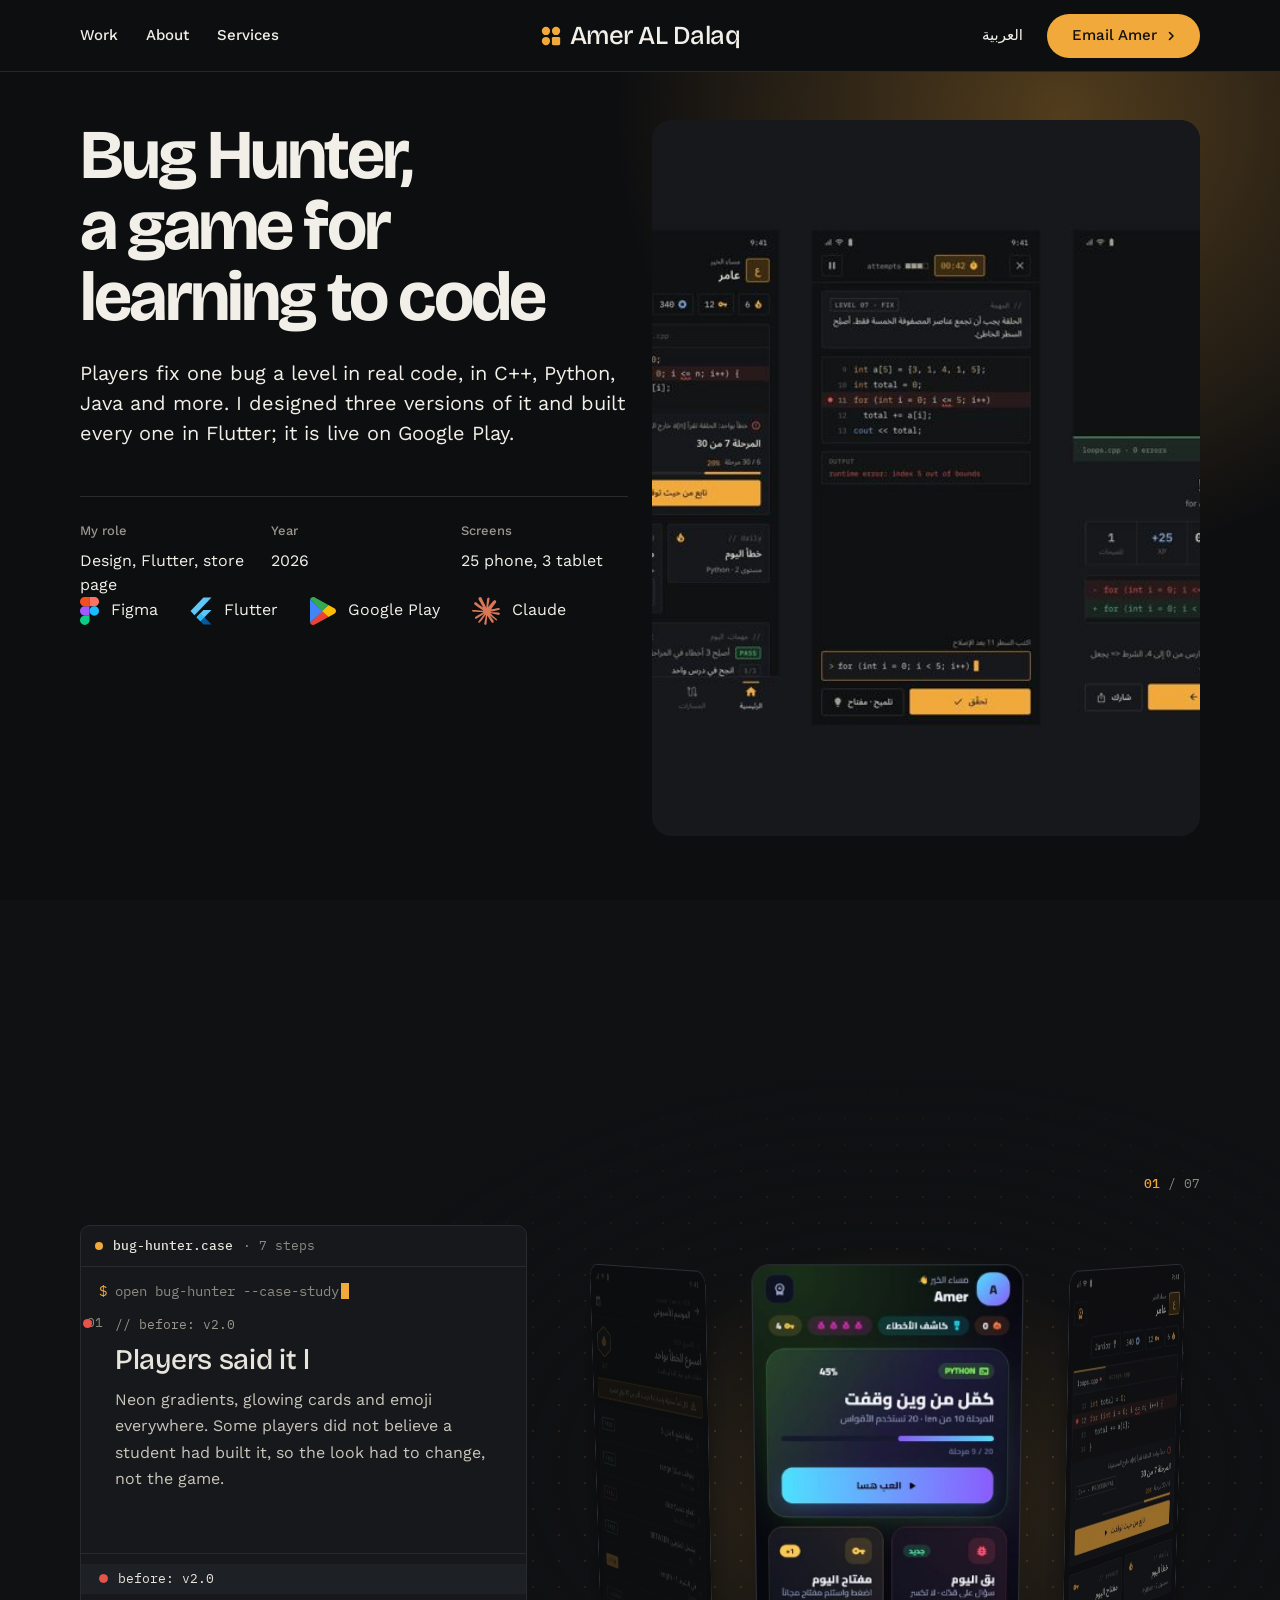
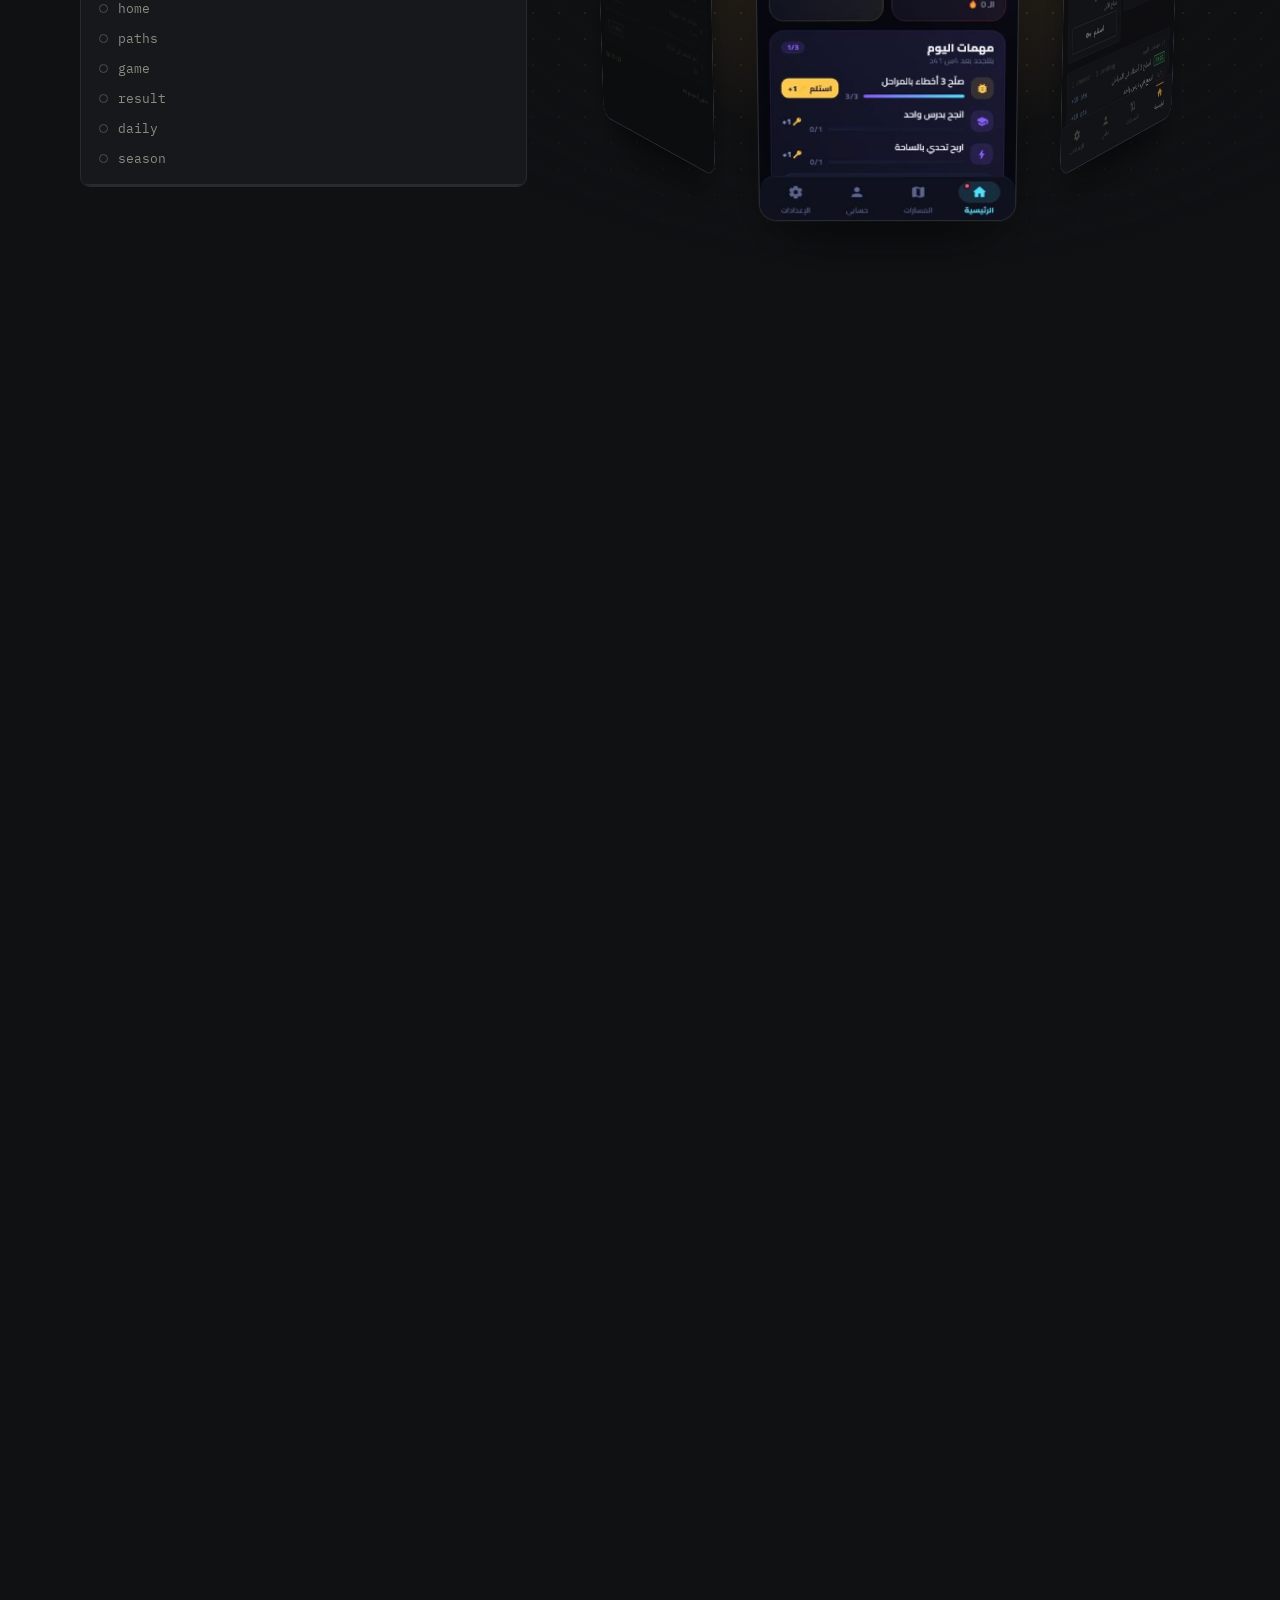
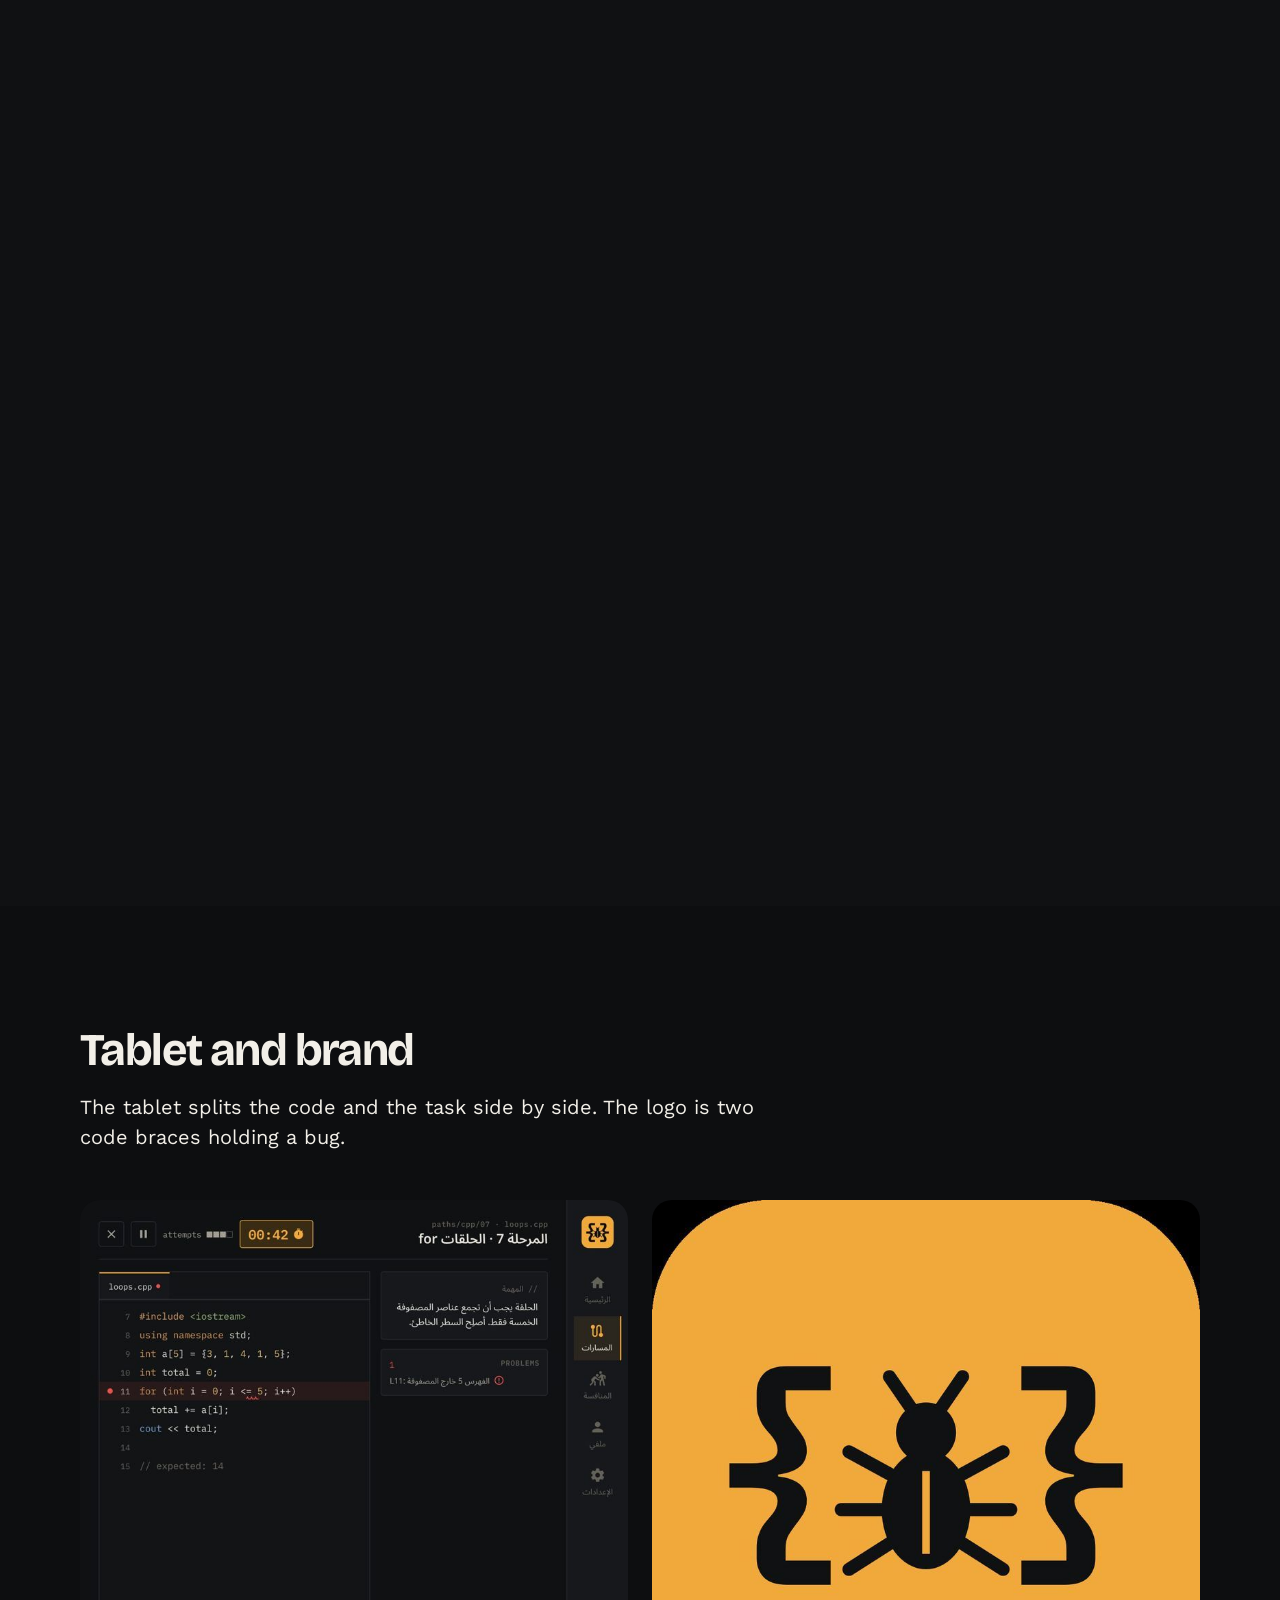
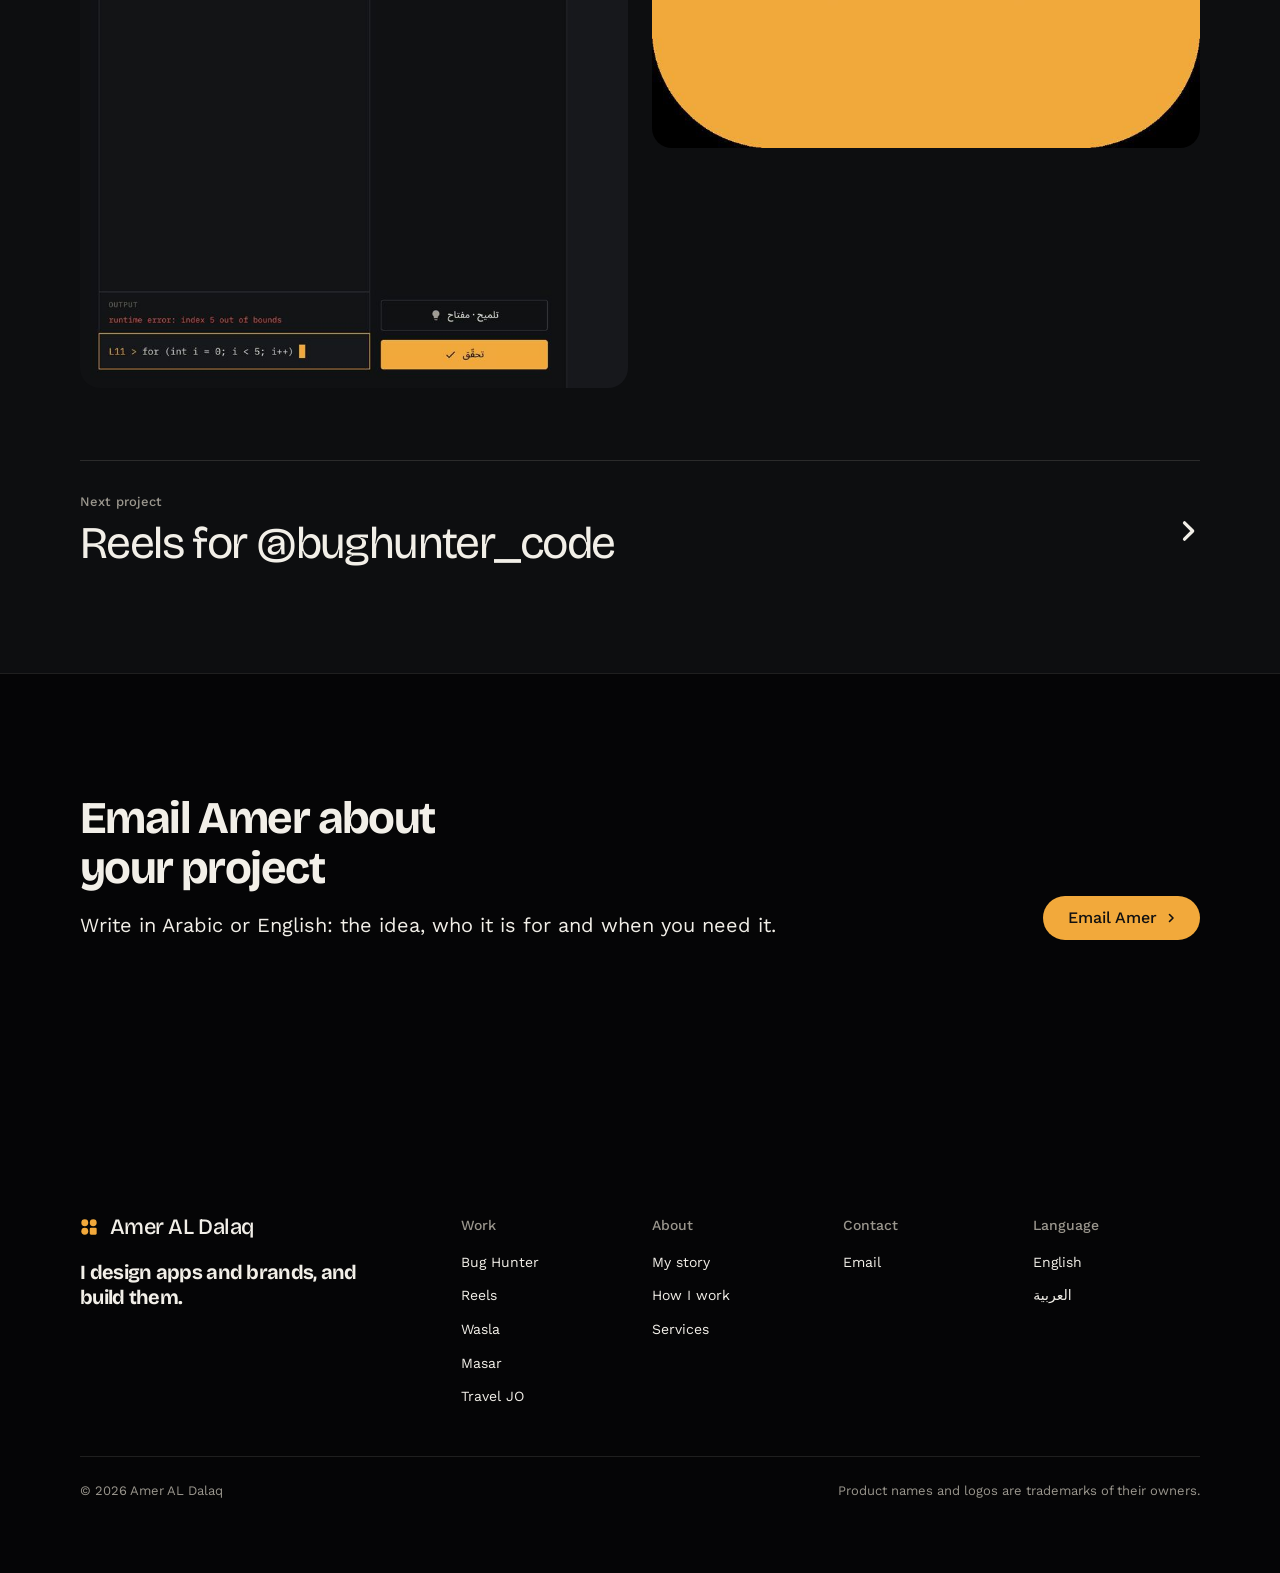
==== commit 41242e05: "Portfolio 2.0: dark animated home, per-project colour, 3D story on four projects, audit fixes Co-Aut" ====
--- a/work/bug-hunter.html
+++ b/work/bug-hunter.html
@@ -1,5 +1,5 @@
 <!doctype html>
-<html lang="en" data-type="service" data-radius="soft" data-buttons="tonal" data-motion>
+<html lang="en" data-type="service" data-radius="soft" data-buttons="pill" data-motion style="--pc: #f2a93b">
 <head>
 <meta charset="utf-8">
 <meta name="viewport" content="width=device-width, initial-scale=1, viewport-fit=cover">
@@ -11,7 +11,7 @@
 <meta property="og:image" content="../img/cover-bug-hunter.jpg">
 <meta name="twitter:card" content="summary_large_image">
 <link rel="icon" href="../favicon.svg" type="image/svg+xml">
-<meta name="theme-color" content="#f5f2ea">
+<meta name="theme-color" content="#0d0e10">
 <meta name="site-kind" content="other">
 <meta name="page-type" content="service">
 <script>
@@ -20,7 +20,7 @@
 </script>
 <link rel="preconnect" href="https://fonts.googleapis.com">
 <link rel="preconnect" href="https://fonts.gstatic.com" crossorigin>
-<link href="https://fonts.googleapis.com/css2?family=Vollkorn:wght@400&family=Work+Sans:wght@400..600&display=swap" rel="stylesheet">
+<link href="https://fonts.googleapis.com/css2?family=Bricolage+Grotesque:opsz,wght@12..96,500;12..96,700&family=Instrument+Serif:ital@1&family=Work+Sans:wght@400..600&family=IBM+Plex+Mono:wght@400;500&display=swap" rel="stylesheet">
 <link rel="stylesheet" href="../assets/system.css">
 <link rel="stylesheet" href="../assets/ui/cards.css">
 <link rel="stylesheet" href="../assets/motion/motion.css">
@@ -28,16 +28,17 @@
 <link rel="stylesheet" href="../assets/icons/icon.css">
 <style>
 :root {
-  --p-bg: #f5f2ea; --p-surface: #ebe6da; --p-ink: #16181b; --p-muted: #5f5b53;
+  --p-bg: #0d0e10; --p-surface: #16181b; --p-ink: #f2efe8; --p-muted: #9a968d;
   --p-accent: #f2a93b; --p-accent-ink: #111111; --p-action: #f2a93b; --p-action-ink: #111111;
-  --p-inv-bg: #16181b; --p-inv-surface: #232427; --p-inv-ink: #f5f2ea; --p-inv-muted: #979794;
+  --p-inv-bg: #16181b; --p-inv-surface: #1d2024; --p-inv-ink: #f2efe8; --p-inv-muted: #9a968d;
   --p-inv-accent: #f2a93b; --p-inv-accent-ink: #111111; --p-inv-action: #f2a93b; --p-inv-action-ink: #111111;
-  --font-display: "Vollkorn", Georgia, serif;
+  --font-display: "Bricolage Grotesque", "Work Sans", system-ui, sans-serif;
   --font-text: "Work Sans", system-ui, sans-serif;
-  --display-weight: 400; --display-tracking: -0.015em; --display-tracking-xl: -0.02em; --ly-scale: 1.04;
+  --display-weight: 700; --display-tracking: -0.035em; --display-tracking-xl: -0.045em; --ly-scale: 1.04;
 }
 </style>
 <link rel="stylesheet" href="../site.css">
+<link rel="stylesheet" href="../story3d.css">
 <script>document.documentElement.classList.add('m-enter');setTimeout(()=>document.documentElement.classList.add('m-enter-done'),700)</script>
 </head>
 <body>
@@ -64,10 +65,10 @@
     <div class="wrap">
       <div class="hero-text grid hero-split">
         <div class="hero-copy span-6">
-          <p class="hero-notice" data-ar="مشروع فردي · تصميم وبرمجة · 2026">Solo project · Design and Flutter · 2026</p>
           <h1 id="hero-h" data-ar="Bug Hunter، لعبة لتعلّم البرمجة">Bug Hunter, a game for learning to code</h1>
           <p class="t-lead" data-ar="يصلّح اللاعب خطأً واحداً في كل مرحلة داخل كود حقيقي، بلغات مثل C++ وPython وJava. صمّمت منها ثلاث نسخ وبنيت كل نسخة بـ Flutter، وهي منشورة على Google Play.">Players fix one bug a level in real code, in C++, Python, Java and more. I designed three versions of it and built every one in Flutter; it is live on Google Play.</p>
           <dl class="facts"><div><dt data-ar="دوري">My role</dt><dd data-ar="التصميم والبرمجة وصفحة المتجر">Design, Flutter, store page</dd></div><div><dt data-ar="السنة">Year</dt><dd data-ar="2026">2026</dd></div><div><dt data-ar="الشاشات">Screens</dt><dd data-ar="25 للجوال و3 للتابلت">25 phone, 3 tablet</dd></div></dl>
+          <ul class="tools"><li><img src="../assets/icons/figma.svg" alt="" width="27" height="40" loading="lazy">Figma</li><li><img src="../assets/icons/flutter.svg" alt="" width="33" height="40" loading="lazy">Flutter</li><li><img src="../assets/icons/google-play.svg" alt="" width="36" height="40" loading="lazy">Google Play</li><li><img src="../assets/icons/claude.svg" alt="" width="40" height="40" loading="lazy">Claude</li></ul>
         </div>
         <div class="hero-visual frame frame--photo span-6 start-7">
           <img class="frame__img" src="../img/cover-bug-hunter.jpg" srcset="../img/cover-bug-hunter-800.jpg 800w, ../img/cover-bug-hunter.jpg 1600w" sizes="(min-width: 1024px) 45vw, 92vw" width="1600" height="1200" alt="Home, game and result screens of Bug Hunter 3.0" data-ar-alt="شاشات الرئيسية واللعب والنتيجة في Bug Hunter 3.0" style="view-transition-name: p-bug-hunter" fetchpriority="high">
@@ -75,37 +76,30 @@
       </div>
     </div>
   </section>
-  <section class="section" id="story" aria-labelledby="story-h" style="height: auto">
-    <div class="wrap">
-      <div class="grid grid--top">
-        <div class="span-5">
-          <h2 id="story-h" data-ar="المشكلة والحل">The problem and the fix</h2>
-          <div class="story" data-reveal="stagger"><div><h3 data-ar="المشكلة">The problem</h3><p data-ar="كانت النسخة 2.0 مليئة بالتدرّجات اللامعة والبطاقات المضيئة والإيموجي. قال لي اللاعبون إنها تبدو مصنوعة بالذكاء الاصطناعي، وبعضهم لم يصدّق أن طالباً بناها.">Version 2.0 had neon gradients, glowing cards and emoji everywhere. Players told me it looked AI-made, and some did not believe a student had built it.</p></div><div><h3 data-ar="الحل">The fix</h3><p data-ar="النسخة 3.0 تأخذ من الأدوات التي يثق بها المبرمجون: أرقام الأسطر، وخط أحمر متموّج تحت الخطأ، ونقاط التوقف، وزوايا 4px، والكهرماني للتحذير فقط. بنيت النظام أولاً، ثم 25 شاشة للجوال و3 للتابلت، ثم التطبيق.">Version 3.0 copies the tools programmers already trust: line numbers, a red squiggle under the bug, breakpoint dots, 4px corners and amber only for warnings. I built the system first, then 25 phone and 3 tablet screens, then the app.</p></div><div><h3 data-ar="النتيجة">What came out</h3><p data-ar="نُشرت النسخة 3.0 على Google Play في نوفمبر 2026، مع صور متجر جديدة وبانر بالأسلوب نفسه.">The redesign shipped as version 3.0 on Google Play in November 2026, with new store screenshots and a store banner in the same style.</p></div></div>
-          <h3 class="t-label" style="margin-top: var(--s-7); color: var(--muted)" data-ar="الأدوات">Tools</h3>
-          <ul class="tools"><li><img src="../assets/icons/figma.svg" alt="" width="27" height="40" loading="lazy">Figma</li><li><img src="../assets/icons/flutter.svg" alt="" width="33" height="40" loading="lazy">Flutter</li><li><img src="../assets/icons/google-play.svg" alt="" width="36" height="40" loading="lazy">Google Play</li><li><img src="../assets/icons/claude.svg" alt="" width="40" height="40" loading="lazy">Claude</li></ul>
-        </div>
-        <div class="frame frame--photo span-6 start-7" style="aspect-ratio: 4 / 5; max-height: 708px" data-reveal-img>
-          <img class="frame__img" src="../img/bug-hunter/design-system.jpg" srcset="../img/bug-hunter/design-system-800.jpg 800w, ../img/bug-hunter/design-system.jpg 1600w" sizes="(min-width: 1024px) 45vw, 92vw" width="1600" height="2422" alt="The Bug Hunter 3.0 design system board: logo, colours, type and components" data-ar-alt="لوحة نظام تصميم Bug Hunter 3.0: الشعار والألوان والخطوط والمكوّنات" loading="lazy" style="object-position: 50% 0%">
+  <section class="s3" data-story aria-labelledby="s3-h">
+    <div class="s3__pin">
+      <div class="wrap">
+        <h2 id="s3-h" class="sr-only" data-ar="Bug Hunter، شاشة شاشة">Bug Hunter, screen by screen</h2>
+        <div class="s3__grid">
+          <div class="s3__editor">
+            <div class="s3__tabs"><span class="dot" aria-hidden="true"></span><b>bug-hunter.case</b><span>· 7 steps</span></div>
+            <p class="s3__cmd" aria-hidden="true"><span class="p">$</span> <span data-type>open bug-hunter --case-study</span><span class="caret"></span></p>
+            <div class="s3__steps"><div class="s3__step"><span class="s3__ln">01</span><div><span class="c" data-ar="// قبل: النسخة 2.0">// before: v2.0</span><h3 data-ar="قال اللاعبون إنها تبدو مصنوعة بالذكاء الاصطناعي">Players said it looked AI-made</h3><p data-ar="تدرّجات لامعة وبطاقات مضيئة وإيموجي في كل مكان. بعض اللاعبين لم يصدّقوا أن طالباً بناها، فكان لا بد أن يتغيّر الشكل لا اللعبة.">Neon gradients, glowing cards and emoji everywhere. Some players did not believe a student had built it, so the look had to change, not the game.</p></div></div><div class="s3__step"><span class="s3__ln">04</span><div><span class="c" data-ar="// الرئيسية">// home</span><h3 data-ar="الرئيسية تُفتح كمحرّر كود">Home opens like a code editor</h3><p data-ar="المرحلة التالية تنتظر في تبويب محرّر بأرقام أسطر والخطأ معلَّم مسبقاً. يرى اللاعب الكود قبل أن يرى أي قائمة.">The next level waits in an editor tab with line numbers and the bug already marked. Players see code before they see a menu.</p></div></div><div class="s3__step"><span class="s3__ln">07</span><div><span class="c" data-ar="// المسارات">// paths</span><h3 data-ar="اللغات كمستكشف ملفات">Languages as a file explorer</h3><p data-ar="C++ وPython وJava وباقي اللغات في شجرة ملفات مع تقدّم كل منها، كما يتصفح المبرمج مشروعه.">C++, Python, Java and the rest sit in an explorer tree with their progress, the way a programmer browses a project.</p></div></div><div class="s3__step"><span class="s3__ln">10</span><div><span class="c" data-ar="// اللعب">// game</span><h3 data-ar="الخطأ تحته خط أحمر متموّج">The bug gets a red squiggle</h3><p data-ar="السطر الخاطئ عليه &lt;b&gt;نقطة توقف&lt;/b&gt; وخط أحمر متموّج، كتحذير المترجم. ولوحة المخرجات تعرض خطأ التشغيل الحقيقي.">The broken line has a <b>breakpoint dot</b> and a red squiggle, like a compiler warning. The output panel shows the real runtime error.</p></div></div><div class="s3__step"><span class="s3__ln">13</span><div><span class="c" data-ar="// النتيجة">// result</span><h3 data-ar="نجح البناء، مع الفرق">Build passed, with the diff</h3><p data-ar="بدل الاحتفالات، يحصل اللاعب على ما يحصل عليه المطوّر: &lt;b&gt;BUILD PASSED&lt;/b&gt;، والوقت، والنقاط، والفرق الأحمر والأخضر للسطر الذي أصلحه.">Instead of confetti, the player gets what a developer gets: <b>BUILD PASSED</b>, the time, the points and the red and green diff of the fixed line.</p></div></div><div class="s3__step"><span class="s3__ln">16</span><div><span class="c" data-ar="// اليومي">// daily</span><h3 data-ar="مخطط مساهمات للأيام المتتالية">A contribution graph for streaks</h3><p data-ar="خطأ اليوم يحفظ شبكة الأيام المحلولة باللون الكهرماني، المخطط نفسه الذي يعرفه المبرمجون من سجل أكوادهم.">The daily bug keeps a grid of solved days in amber, the same graph programmers know from their code history.</p></div></div><div class="s3__step"><span class="s3__ln">19</span><div><span class="c" data-ar="// الموسم">// season</span><h3 data-ar="الموسم كتشغيل اختبارات">The season as a test run</h3><p data-ar="كل أسبوع اختبار: PASS بالأخضر وFAIL بالأحمر. 25 شاشة للجوال و3 للتابلت، كلها مبنية من المكوّنات العشرة نفسها.">Each week is a test: PASS in green, FAIL in red. 25 phone and 3 tablet screens, all built from the same 10 components.</p></div></div></div>
+            <ol class="s3__stack" aria-label="Steps" data-ar-aria="الخطوات"><li><button type="button"><span class="bp" aria-hidden="true"></span><span data-ar="قبل: النسخة 2.0">before: v2.0</span></button></li><li><button type="button"><span class="bp" aria-hidden="true"></span><span data-ar="الرئيسية">home</span></button></li><li><button type="button"><span class="bp" aria-hidden="true"></span><span data-ar="المسارات">paths</span></button></li><li><button type="button"><span class="bp" aria-hidden="true"></span><span data-ar="اللعب">game</span></button></li><li><button type="button"><span class="bp" aria-hidden="true"></span><span data-ar="النتيجة">result</span></button></li><li><button type="button"><span class="bp" aria-hidden="true"></span><span data-ar="اليومي">daily</span></button></li><li><button type="button"><span class="bp" aria-hidden="true"></span><span data-ar="الموسم">season</span></button></li></ol>
+            <div class="s3__bar" aria-hidden="true"><i></i></div>
+          </div>
+          <div class="s3__stage">
+            <div class="s3__ring"><figure class="s3__card"><img src="../img/bug-hunter/v2-home.jpg" srcset="../img/bug-hunter/v2-home-340.jpg 340w, ../img/bug-hunter/v2-home.jpg 390w" sizes="(min-width: 1024px) 250px, 46vw" width="390" height="844" alt="Version 2.0 home screen with neon gradients" data-ar-alt="الرئيسية في النسخة 2.0 بالتدرّجات اللامعة" loading="lazy"></figure><figure class="s3__card"><img src="../img/bug-hunter/home.jpg" srcset="../img/bug-hunter/home-340.jpg 340w, ../img/bug-hunter/home.jpg 600w" sizes="(min-width: 1024px) 250px, 46vw" width="600" height="1298" alt="Version 3.0 home: the next level shown as a code editor" data-ar-alt="رئيسية النسخة 3.0: المرحلة التالية كمحرّر كود" loading="lazy"></figure><figure class="s3__card"><img src="../img/bug-hunter/paths.jpg" srcset="../img/bug-hunter/paths-340.jpg 340w, ../img/bug-hunter/paths.jpg 600w" sizes="(min-width: 1024px) 250px, 46vw" width="600" height="1298" alt="Paths: the languages listed like a file explorer" data-ar-alt="المسارات: اللغات كمستكشف ملفات" loading="lazy"></figure><figure class="s3__card"><img src="../img/bug-hunter/game.jpg" srcset="../img/bug-hunter/game-340.jpg 340w, ../img/bug-hunter/game.jpg 600w" sizes="(min-width: 1024px) 250px, 46vw" width="600" height="1298" alt="The game screen: the bug line underlined in red" data-ar-alt="شاشة اللعب: سطر الخطأ وتحته خط أحمر" loading="lazy"></figure><figure class="s3__card"><img src="../img/bug-hunter/result.jpg" srcset="../img/bug-hunter/result-340.jpg 340w, ../img/bug-hunter/result.jpg 600w" sizes="(min-width: 1024px) 250px, 46vw" width="600" height="1298" alt="Result: build passed, with the diff of the fix" data-ar-alt="النتيجة: نجح البناء مع الفرق بين السطرين" loading="lazy"></figure><figure class="s3__card"><img src="../img/bug-hunter/daily-bug.jpg" srcset="../img/bug-hunter/daily-bug-340.jpg 340w, ../img/bug-hunter/daily-bug.jpg 600w" sizes="(min-width: 1024px) 250px, 46vw" width="600" height="1298" alt="The daily bug with a contribution graph" data-ar-alt="خطأ اليوم مع مخطط المساهمات" loading="lazy"></figure><figure class="s3__card"><img src="../img/bug-hunter/season.jpg" srcset="../img/bug-hunter/season-340.jpg 340w, ../img/bug-hunter/season.jpg 600w" sizes="(min-width: 1024px) 250px, 46vw" width="600" height="1298" alt="The season as a list of passed and failed tests" data-ar-alt="الموسم كقائمة اختبارات ناجحة وفاشلة" loading="lazy"></figure></div>
+            <p class="s3__count" aria-hidden="true"><b>01</b> / 07</p>
+          </div>
         </div>
       </div>
-    </div>
-  </section>
-  <section class="section" id="screens" aria-labelledby="screens-h" style="height: auto">
-    <div class="wrap">
-      <div class="section-head"><h2 id="screens-h" data-ar="شاشات الجوال في النسخة 3.0">Version 3.0 phone screens</h2><p data-ar="كل شاشة مبنية من المكوّنات العشرة نفسها: سطر الكود والتبويب واللوحة والوسم وغيرها.">Every screen is built from the same 10 components: the code line, the tab, the panel, the tag and the rest.</p></div>
-      <ul class="shots" data-reveal="stagger"><li><img src="../img/bug-hunter/home.jpg" srcset="../img/bug-hunter/home-340.jpg 340w, ../img/bug-hunter/home.jpg 600w" sizes="(min-width: 1024px) 22vw, (min-width: 640px) 30vw, 46vw" width="600" height="1298" alt="Home: the next level opened like a code editor" data-ar-alt="الرئيسية: المرحلة التالية مفتوحة كمحرّر كود" loading="lazy"></li><li><img src="../img/bug-hunter/paths.jpg" srcset="../img/bug-hunter/paths-340.jpg 340w, ../img/bug-hunter/paths.jpg 600w" sizes="(min-width: 1024px) 22vw, (min-width: 640px) 30vw, 46vw" width="600" height="1298" alt="Paths: languages listed like a file explorer" data-ar-alt="المسارات: اللغات كمستكشف ملفات" loading="lazy"></li><li><img src="../img/bug-hunter/game.jpg" srcset="../img/bug-hunter/game-340.jpg 340w, ../img/bug-hunter/game.jpg 600w" sizes="(min-width: 1024px) 22vw, (min-width: 640px) 30vw, 46vw" width="600" height="1298" alt="The game: the bug line underlined in red" data-ar-alt="اللعب: سطر الخطأ وتحته خط أحمر" loading="lazy"></li><li><img src="../img/bug-hunter/result.jpg" srcset="../img/bug-hunter/result-340.jpg 340w, ../img/bug-hunter/result.jpg 600w" sizes="(min-width: 1024px) 22vw, (min-width: 640px) 30vw, 46vw" width="600" height="1298" alt="Result: build passed, with the diff of the fix" data-ar-alt="النتيجة: نجح البناء مع الفرق بين السطرين" loading="lazy"></li><li><img src="../img/bug-hunter/daily-bug.jpg" srcset="../img/bug-hunter/daily-bug-340.jpg 340w, ../img/bug-hunter/daily-bug.jpg 600w" sizes="(min-width: 1024px) 22vw, (min-width: 640px) 30vw, 46vw" width="600" height="1298" alt="The daily bug with a contribution graph" data-ar-alt="خطأ اليوم مع مخطط المساهمات" loading="lazy"></li><li><img src="../img/bug-hunter/season.jpg" srcset="../img/bug-hunter/season-340.jpg 340w, ../img/bug-hunter/season.jpg 600w" sizes="(min-width: 1024px) 22vw, (min-width: 640px) 30vw, 46vw" width="600" height="1298" alt="The season as a list of passed and failed tests" data-ar-alt="الموسم كقائمة اختبارات ناجحة وفاشلة" loading="lazy"></li><li><img src="../img/bug-hunter/boss-fight.jpg" srcset="../img/bug-hunter/boss-fight-340.jpg 340w, ../img/bug-hunter/boss-fight.jpg 600w" sizes="(min-width: 1024px) 22vw, (min-width: 640px) 30vw, 46vw" width="600" height="1298" alt="A boss fight against a timer" data-ar-alt="مواجهة الزعيم مع مؤقّت" loading="lazy"></li><li><img src="../img/bug-hunter/store.jpg" srcset="../img/bug-hunter/store-340.jpg 340w, ../img/bug-hunter/store.jpg 600w" sizes="(min-width: 1024px) 22vw, (min-width: 640px) 30vw, 46vw" width="600" height="1298" alt="The points store with the Pro subscription" data-ar-alt="متجر النقاط مع اشتراك Pro" loading="lazy"></li></ul>
     </div>
   </section>
   <section class="section" id="tablet" aria-labelledby="tablet-h" style="height: auto">
     <div class="wrap">
       <div class="section-head"><h2 id="tablet-h" data-ar="التابلت والهوية">Tablet and brand</h2><p data-ar="في التابلت يظهر الكود والمهمة جنباً إلى جنب. والشعار قوسا كود يحتضنان حشرة.">The tablet splits the code and the task side by side. The logo is two code braces holding a bug.</p></div>
       <div class="wide" data-reveal="stagger"><img src="../img/bug-hunter/t2.jpg" srcset="../img/bug-hunter/t2-800.jpg 800w, ../img/bug-hunter/t2.jpg 1200w" sizes="(min-width: 1024px) 45vw, 92vw" width="1200" height="1727" alt="The game on an iPad: code on one side, the task on the other" data-ar-alt="اللعب على الآيباد: الكود في جهة والمهمة في الأخرى" loading="lazy"><img src="../img/bug-hunter/logo.jpg" srcset="../img/bug-hunter/logo-800.jpg 800w, ../img/bug-hunter/logo.jpg 800w" sizes="(min-width: 1024px) 45vw, 92vw" width="800" height="800" alt="The Bug Hunter logo: braces around a bug on amber" data-ar-alt="شعار Bug Hunter: قوسان حول حشرة على الكهرماني" loading="lazy"></div>
-    </div>
-  </section>
-  <section class="section" id="before" aria-labelledby="before-h" style="height: auto">
-    <div class="wrap">
-      <div class="section-head"><h2 id="before-h" data-ar="قبل: النسخة 2.0">Before: version 2.0</h2><p data-ar="الشكل الذي شكّك فيه اللاعبون: تدرّجات وتوهّج وإيموجي. اللعبة والمحتوى نفسهما.">The look players doubted: neon gradients, glow and emoji. Same game, same content.</p></div>
-      <ul class="shots" data-reveal="stagger"><li><img src="../img/bug-hunter/v2-home.jpg" srcset="../img/bug-hunter/v2-home-340.jpg 340w, ../img/bug-hunter/v2-home.jpg 390w" sizes="(min-width: 1024px) 22vw, (min-width: 640px) 30vw, 46vw" width="390" height="844" alt="Version 2.0 home screen" data-ar-alt="الرئيسية في النسخة 2.0" loading="lazy"></li><li><img src="../img/bug-hunter/v2-paths.jpg" srcset="../img/bug-hunter/v2-paths-340.jpg 340w, ../img/bug-hunter/v2-paths.jpg 390w" sizes="(min-width: 1024px) 22vw, (min-width: 640px) 30vw, 46vw" width="390" height="844" alt="Version 2.0 paths" data-ar-alt="المسارات في النسخة 2.0" loading="lazy"></li><li><img src="../img/bug-hunter/v2-level.jpg" srcset="../img/bug-hunter/v2-level-340.jpg 340w, ../img/bug-hunter/v2-level.jpg 390w" sizes="(min-width: 1024px) 22vw, (min-width: 640px) 30vw, 46vw" width="390" height="844" alt="Version 2.0 level" data-ar-alt="المرحلة في النسخة 2.0" loading="lazy"></li><li><img src="../img/bug-hunter/v2-store.jpg" srcset="../img/bug-hunter/v2-store-340.jpg 340w, ../img/bug-hunter/v2-store.jpg 390w" sizes="(min-width: 1024px) 22vw, (min-width: 640px) 30vw, 46vw" width="390" height="844" alt="Version 2.0 store" data-ar-alt="المتجر في النسخة 2.0" loading="lazy"></li></ul>
     </div>
   </section>
   <section class="section" aria-label="Next project" data-ar-aria="المشروع التالي" style="height: auto; padding-top: 0">
@@ -156,6 +150,7 @@
   </div>
 </footer>
 <script type="module" src="../site.js"></script>
+<script type="module" src="../story3d.js"></script>
 <script type="module" src="../assets/system.js"></script>
 <script type="module" src="../assets/motion/motion.js"></script>
 <script type="module" src="../assets/layout/layout.js"></script>
--- a/site.css
+++ b/site.css
@@ -136,3 +136,19 @@
 /* audit fixes: no glow behind the step pictures; list rows breathe above their rule */
 #process .panel::before { display: none; }
 #services .rows li { padding-block: var(--s-3) var(--s-4); }
+
+/* ---- dark project pages (2.0): the project's colour glows behind the hero */
+.hero.hero--split { position: relative; isolation: isolate; overflow: hidden; }
+.hero.hero--split::before { content: ""; position: absolute; z-index: -1; width: 70vw; height: 70vw; right: -18vw; top: -26vw; border-radius: 50%; pointer-events: none;
+  background: radial-gradient(closest-side, color-mix(in oklab, var(--pc, #f2a93b) 30%, transparent), transparent); animation: pdrift 18s cubic-bezier(.77,0,.175,1) infinite alternate; }
+html[dir="rtl"] .hero.hero--split::before { right: auto; left: -18vw; }
+@keyframes pdrift { to { transform: translate3d(-5vw, 4vw, 0) scale(1.1); } }
+@media (prefers-reduced-motion: reduce) { .hero.hero--split::before { animation: none; } }
+.hero h1 { font-family: var(--font-display); font-weight: 700; letter-spacing: -0.04em; }
+html[lang="ar"] .hero h1 { letter-spacing: 0; }
+.hero-notice::before { background: var(--pc, #f2a93b); }
+.btn.btn--primary { color: #111; }
+
+/* reels: a whole film fits the screen height */
+.films { justify-content: center; grid-template-columns: repeat(3, minmax(0, calc(min(70svh, 640px) * 9 / 16))); }
+@media (max-width: 767px) { .films { grid-template-columns: minmax(0, min(100%, calc(70svh * 9 / 16))); margin-inline: auto; } }
--- a/story3d.css
+++ b/story3d.css
@@ -0,0 +1,110 @@
+/* The project story: a pinned, scroll-driven showcase in Amer's debugger style.
+   The screens stand on a ring in 3D and turn into place as the page scrolls; beside them an editor
+   panel explains each one, its title typed in like code. Without script or under reduced motion it is
+   a plain list: every step with its screen. */
+
+.s3 { --s3-bg: #101113; --s3-ink: #e7e4dc; --s3-dim: #8d8a82; --s3-line: #272a2f; --s3-amber: var(--pc, #f2a93b); --s3-red: #e5534b;
+  position: relative; background: var(--s3-bg); color: var(--s3-ink); }
+.s3__pin { position: relative; }
+.s3 .wrap { position: relative; z-index: 1; }
+
+/* ---- at rest (no script, reduced motion): a list */
+.s3__ring { display: grid; grid-template-columns: repeat(4, minmax(0, 1fr)); gap: var(--s-5); padding: var(--s-6) 0; }
+.s3__card img { width: 100%; height: auto; display: block; border-radius: 14px; }
+.s3__steps { display: grid; gap: var(--s-6); padding: var(--s-6) 0; }
+.s3__stage, .s3__editor { min-width: 0; }
+@media (max-width: 767px) { .s3__ring { grid-template-columns: repeat(2, minmax(0, 1fr)); } }
+
+/* ---- the editor panel (both states) */
+.s3__editor { border: 1px solid var(--s3-line); border-radius: 10px; background: #16181b; overflow: hidden; font-family: "IBM Plex Mono", ui-monospace, monospace; }
+.s3__tabs { display: flex; align-items: center; gap: 10px; padding: 10px 14px; border-bottom: 1px solid var(--s3-line); font-size: 13px; color: var(--s3-dim); }
+.s3__tabs b { color: var(--s3-ink); font-weight: 500; }
+.s3__tabs .dot { width: 8px; height: 8px; border-radius: 50%; background: var(--s3-amber); flex: none; }
+.s3__cmd { padding: 14px 18px 0; font-size: 14px; color: var(--s3-dim); direction: ltr; text-align: left; min-height: 34px; }
+.s3__cmd .p { color: var(--s3-amber); }
+.s3__cmd .caret { display: inline-block; width: 8px; height: 16px; background: var(--s3-amber); vertical-align: -3px; margin-left: 2px; animation: s3-caret 1s steps(1) infinite; }
+@keyframes s3-caret { 50% { opacity: 0; } }
+.s3__step { display: grid; grid-template-columns: 34px minmax(0, 1fr); padding: 8px 18px 18px 0; }
+.s3__ln { font-size: 13px; line-height: 24px; color: #8b887f; text-align: right; padding-right: 12px; user-select: none; position: relative; }
+.s3__step .c { font-size: 13px; line-height: 24px; color: #9a968d; }
+.s3__step h3 { margin: 6px 0 10px; font: 500 clamp(22px, 1.6vw + 8px, 32px)/1.2 var(--font-display); letter-spacing: -0.01em; color: var(--s3-ink); min-height: 1.2em; }
+.s3__step p { margin: 0; font: 400 16px/1.65 var(--font-text); color: #c9c5bb; max-width: 46ch; }
+.s3__step p b { color: var(--s3-amber); font-weight: 500; }
+html[lang="ar"] .s3__step h3, html[lang="ar"] .s3__step p { font-family: var(--font-text); letter-spacing: 0; }
+
+/* the step list: a call stack you can click */
+.s3__stack { list-style: none; margin: 0; padding: 10px 0; border-top: 1px solid var(--s3-line); display: none; }
+.s3__stack button { all: unset; box-sizing: border-box; display: flex; align-items: center; gap: 10px; width: 100%; min-height: 30px; padding: 3px 18px; font: 13px/1.4 "IBM Plex Mono", ui-monospace, monospace; color: var(--s3-dim); cursor: pointer; }
+.s3__stack button:focus-visible { outline: 2px solid var(--s3-amber); outline-offset: -2px; }
+.s3__stack .bp { width: 9px; height: 9px; border-radius: 50%; border: 1px solid #4b4d52; flex: none; transition: background-color 200ms, border-color 200ms; }
+.s3__stack li.is-on button { color: var(--s3-ink); background: #1d2024; }
+.s3__stack li.is-on .bp { background: var(--s3-red); border-color: var(--s3-red); }
+@media (hover: hover) and (pointer: fine) { .s3__stack button:hover { color: var(--s3-ink); } }
+.s3__bar { height: 2px; background: var(--s3-line); }
+.s3__bar i { display: block; height: 100%; width: 100%; background: var(--s3-amber); transform-origin: left; transform: scaleX(var(--p, 0)); }
+html[dir="rtl"] .s3__bar i { transform-origin: right; }
+
+/* ---- live: pinned, the ring turns with the scroll */
+.s3.is-live { height: calc(var(--n, 6) * 62svh + 100svh); }
+.s3.is-live .s3__pin { position: sticky; top: 0; height: 100svh; overflow: hidden; display: flex; align-items: center;
+  padding-top: var(--nav); box-sizing: border-box; }
+/* the amber dot field drifts with the scroll (a transform: cheap); a still vignette over it fades the edges */
+.s3.is-live .s3__pin::before { content: ""; position: absolute; inset: -200px 0; pointer-events: none; will-change: transform;
+  background-image: radial-gradient(circle, color-mix(in oklab, var(--pc, #f2a93b) 24%, transparent) 1px, transparent 1.6px); background-size: 26px 26px;
+  transform: translate3d(0, calc(var(--p, 0) * -180px), 0); }
+.s3.is-live .s3__pin::after { content: ""; position: absolute; inset: 0; pointer-events: none;
+  background: radial-gradient(62% 58% at 70% 50%, transparent 0%, var(--s3-bg) 78%); }
+html[dir="rtl"] .s3.is-live .s3__pin::after { background: radial-gradient(62% 58% at 30% 50%, transparent 0%, var(--s3-bg) 78%); }
+.s3.is-live .s3__grid { display: grid; grid-template-columns: minmax(0, 5fr) minmax(0, 7fr); gap: var(--s-7); align-items: center; width: 100%; }
+.s3.is-live .s3__stack { display: block; }
+.s3.is-live .s3__steps { position: relative; padding: 0; display: block; min-height: 250px; }
+.s3.is-live .s3__step { position: absolute; inset: 0 0 auto 0; opacity: 0; transform: translateY(-8px); pointer-events: none;
+  transition: opacity 140ms ease-out, transform 140ms ease-out; }
+.s3.is-live .s3__step.is-on { opacity: 1; transform: none; pointer-events: auto;
+  transition: opacity 420ms cubic-bezier(.23, 1, .32, 1) 160ms, transform 560ms cubic-bezier(.23, 1, .32, 1) 160ms; }
+.s3.is-live .s3__step:not(.is-on) { transform: translateY(-8px); }
+.s3.is-live .s3__step.is-on { animation: s3-in 560ms cubic-bezier(.23, 1, .32, 1) 160ms backwards; }
+@keyframes s3-in { from { opacity: 0; transform: translateY(14px); } }
+.s3.is-live .s3__step.is-on .s3__ln::after { content: ""; position: absolute; left: 2px; top: 8px; width: 9px; height: 9px; border-radius: 50%; background: var(--s3-red); }
+
+.s3.is-live .s3__stage { position: relative; height: min(74svh, 720px); perspective: 1500px; perspective-origin: 50% 40%; }
+.s3.is-live .s3__ring { --cw: min(27svh, 270px); position: absolute; left: 50%; top: 50%; width: var(--cw); height: calc(var(--cw) * 2.164);
+  margin: calc(var(--cw) * -1.082) 0 0 calc(var(--cw) * -.5); padding: 0; display: block; transform-style: preserve-3d;
+  transform: translateZ(calc(var(--r) * -1)) rotateX(-9deg) rotateY(var(--turn, 0deg)); }
+.s3.is-live .s3__card { position: absolute; inset: 0; transform: rotateY(var(--a)) translateZ(calc(var(--r) + var(--lift, 0) * 60px)) scale(calc(1 + var(--lift, 0) * .04)); backface-visibility: hidden;
+  border-radius: 16px; overflow: hidden; background: #16181b; box-shadow: 0 0 0 1px #2c2f35, 0 30px 60px -20px rgba(0, 0, 0, .7); }
+.s3.is-live .s3__card img { height: 100%; object-fit: cover; object-position: top; border-radius: 0; }
+.s3.is-live .s3__card::before { content: ""; position: absolute; inset: 0; background: #0b0c0e; opacity: var(--shade, 0); pointer-events: none; z-index: 1; }
+/* the screen that comes to the front is redrawn: one amber scan line passes over it */
+.s3.is-live .s3__card::after { content: ""; position: absolute; left: 0; right: 0; top: -12%; height: 12%; z-index: 2; pointer-events: none; opacity: 0;
+  background: linear-gradient(to bottom, transparent, color-mix(in oklab, var(--pc, #f2a93b) 38%, transparent) 70%, color-mix(in oklab, var(--pc, #f2a93b) 90%, transparent) 98%, transparent); }
+.s3.is-live .s3__card.is-scan::after { animation: s3-scan 760ms cubic-bezier(.65, 0, .35, 1); }
+@keyframes s3-scan { 0% { opacity: 1; transform: translateY(0); } 85% { opacity: 1; } 100% { opacity: 0; transform: translateY(950%); } }
+.s3__count { position: absolute; top: 4px; inset-inline-end: 0; font: 13px/1 "IBM Plex Mono", ui-monospace, monospace; color: var(--s3-dim); direction: ltr; }
+.s3__count b { color: var(--s3-amber); font-weight: 500; }
+.s3:not(.is-live) .s3__count { display: none; }
+
+@media (max-width: 1023px) {
+  .s3.is-live .s3__pin { align-items: stretch; }
+  .s3.is-live .s3__grid { grid-template-columns: 1fr; grid-template-rows: minmax(0, 1fr) auto; gap: var(--s-4); height: 100%; padding: var(--s-4) 0 var(--s-5); }
+  .s3.is-live .s3__stage { order: -1; height: auto; min-height: 0; }
+  .s3.is-live .s3__ring { --cw: min(22svh, 46vw, 260px); }
+  .s3.is-live .s3__stack { display: none; }
+  .s3.is-live .s3__steps { min-height: 210px; }
+  .s3__step h3 { font-size: 22px; }
+  .s3__step p { font-size: 15px; line-height: 1.55; }
+  .s3.is-live .s3__pin::after { background: radial-gradient(80% 45% at 50% 35%, transparent 0%, var(--s3-bg) 80%); }
+}
+
+/* short laptop screens: smaller screens on the ring, the step list folds away */
+.s3.is-live .s3__ring { top: 47%; }
+@media (min-width: 1024px) and (max-height: 860px) {
+  .s3.is-live .s3__ring { --cw: min(27svh, 250px); }
+  .s3.is-live .s3__stack { display: none; }
+  .s3.is-live .s3__steps { min-height: 230px; }
+  .s3.is-live .s3__stage { height: min(80svh, 640px); }
+}
+
+/* the project's own colour glows behind the ring */
+.s3.is-live .s3__stage::before { content: ""; position: absolute; inset: 10% 5%; border-radius: 50%; pointer-events: none;
+  background: radial-gradient(closest-side, color-mix(in oklab, var(--pc, #f2a93b) 22%, transparent), transparent); }
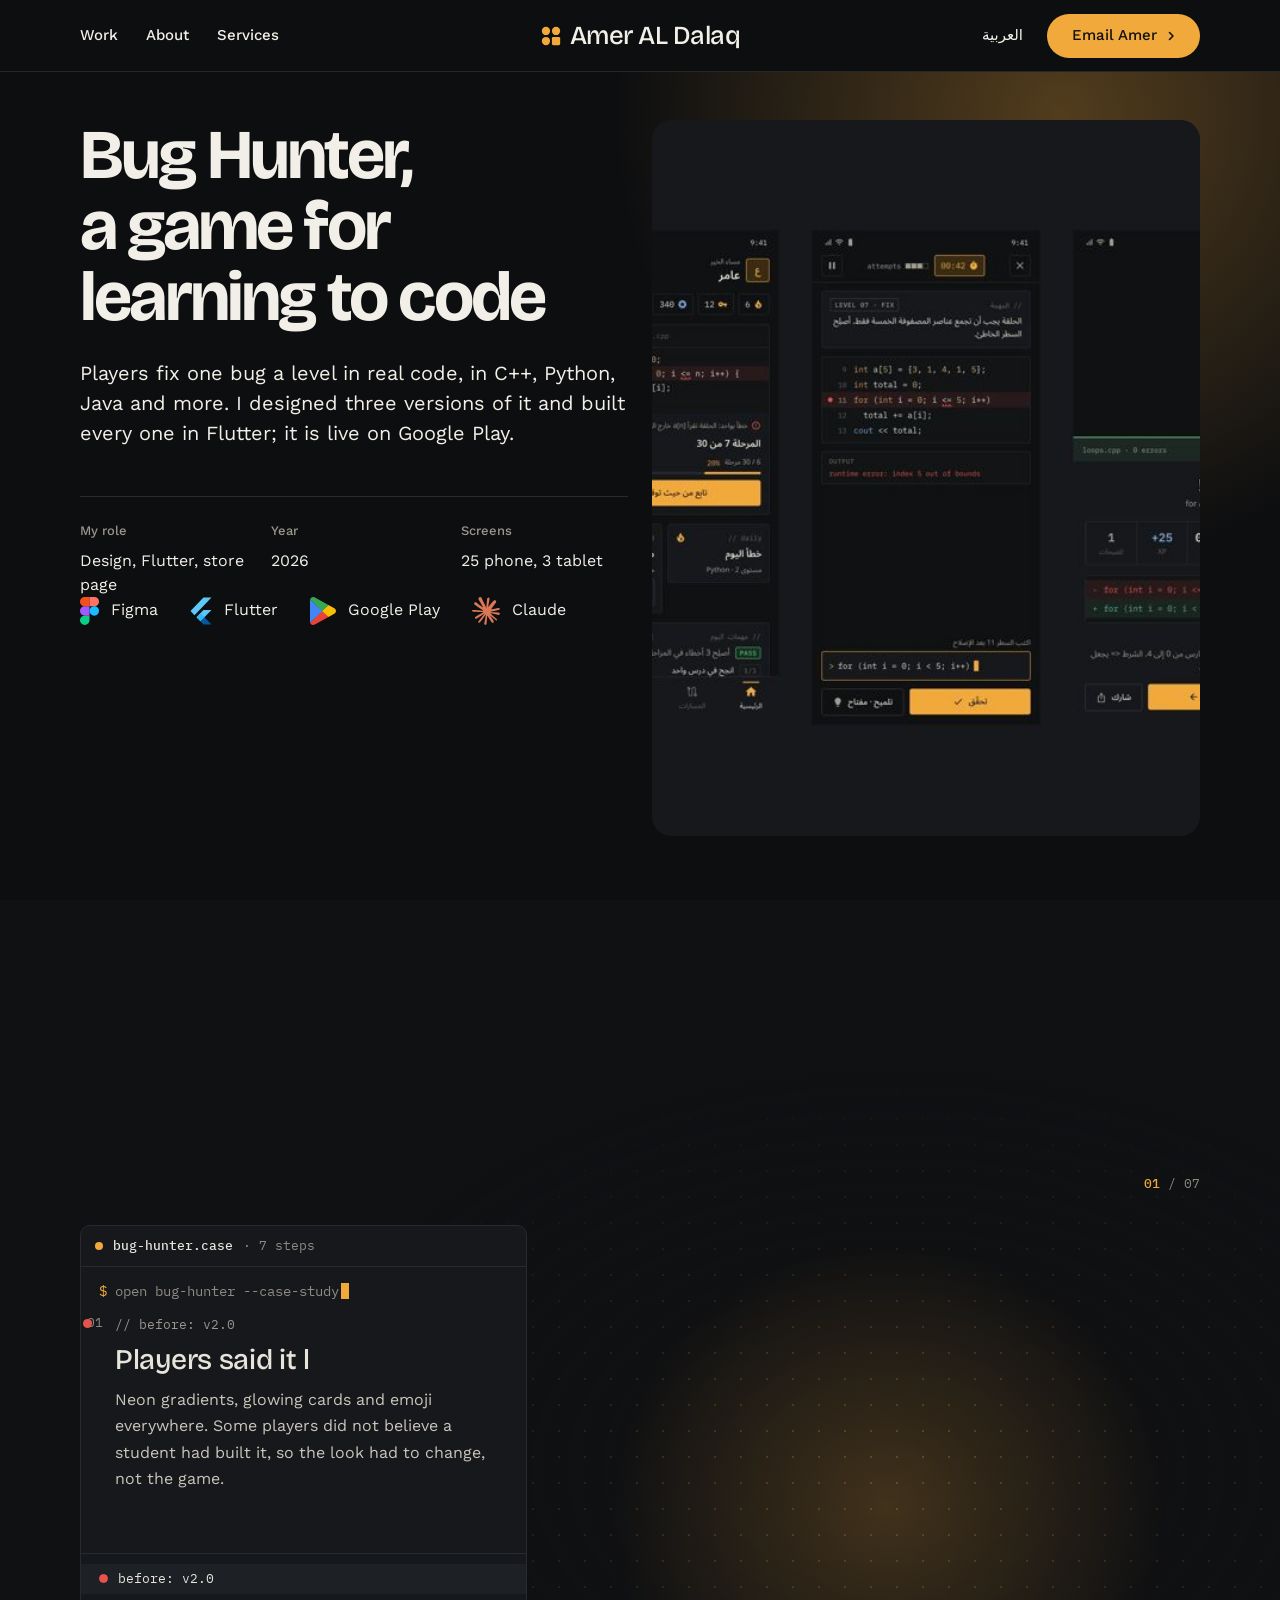
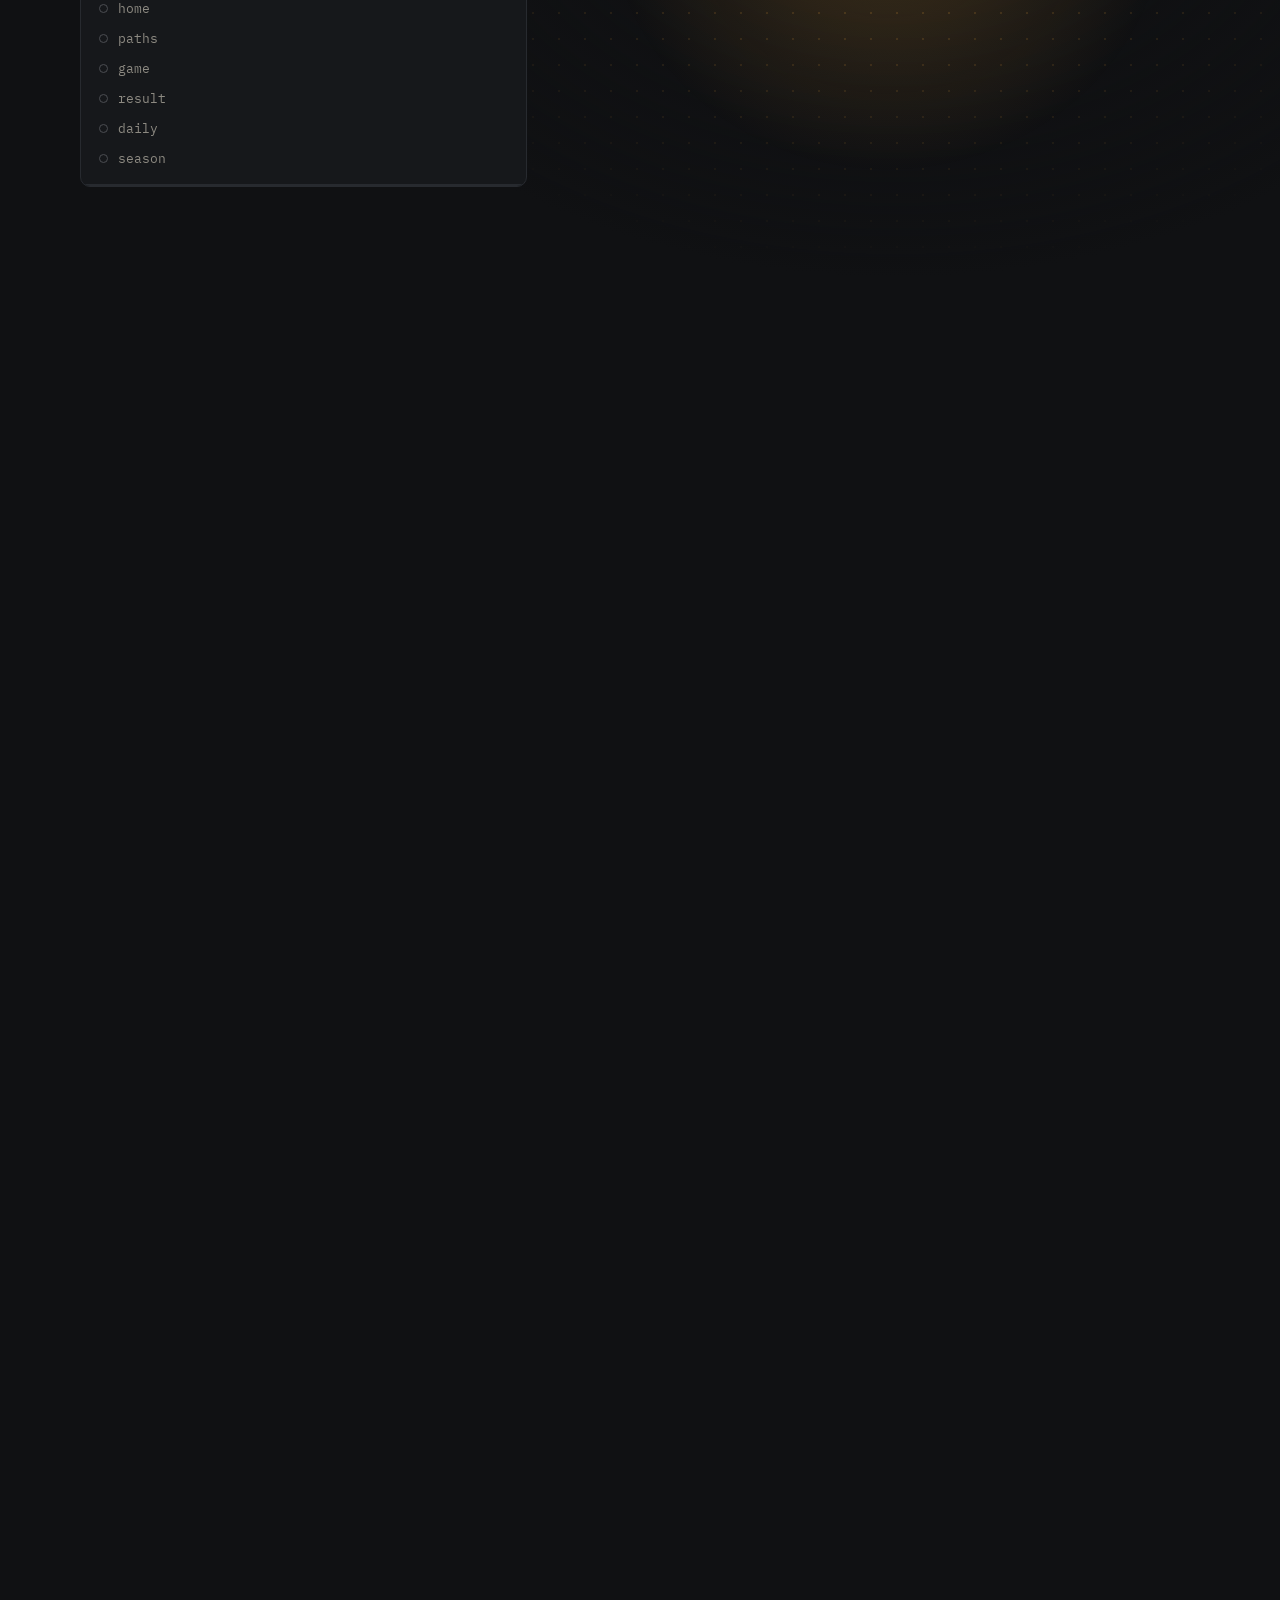
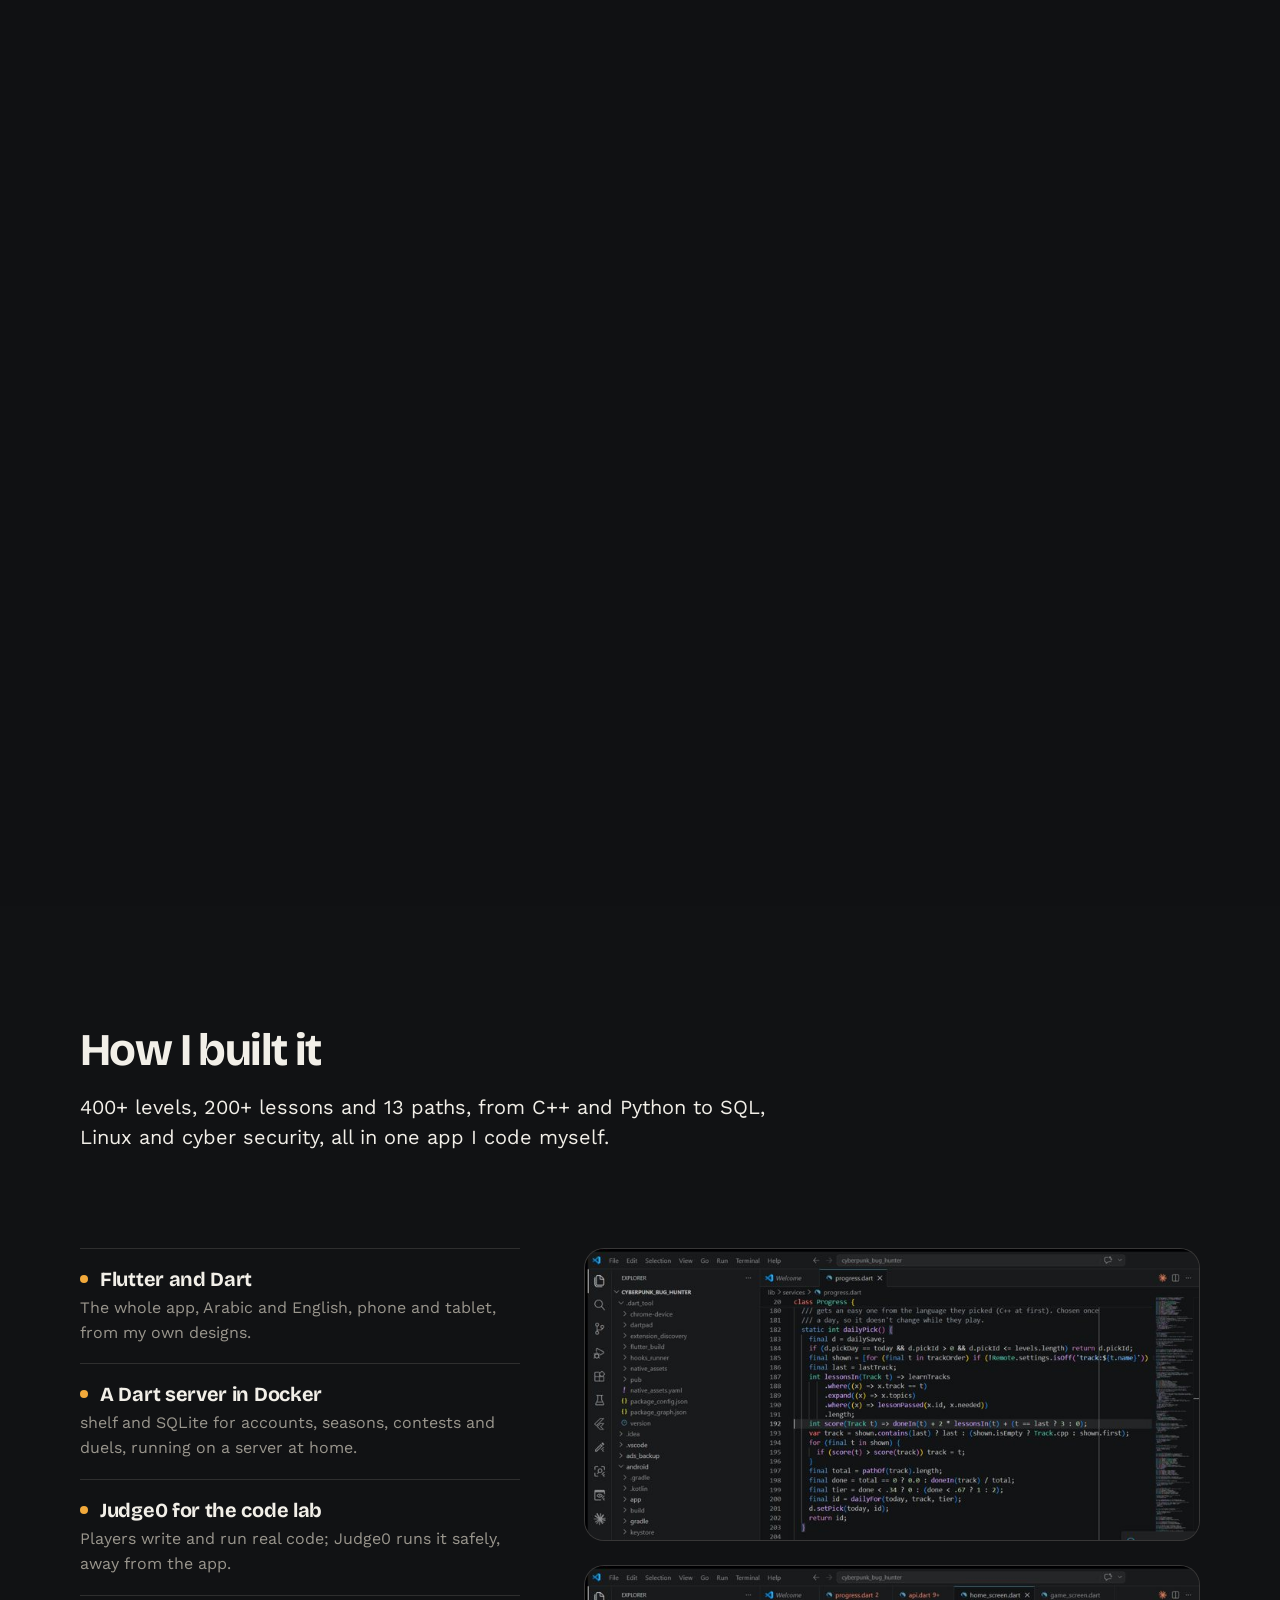
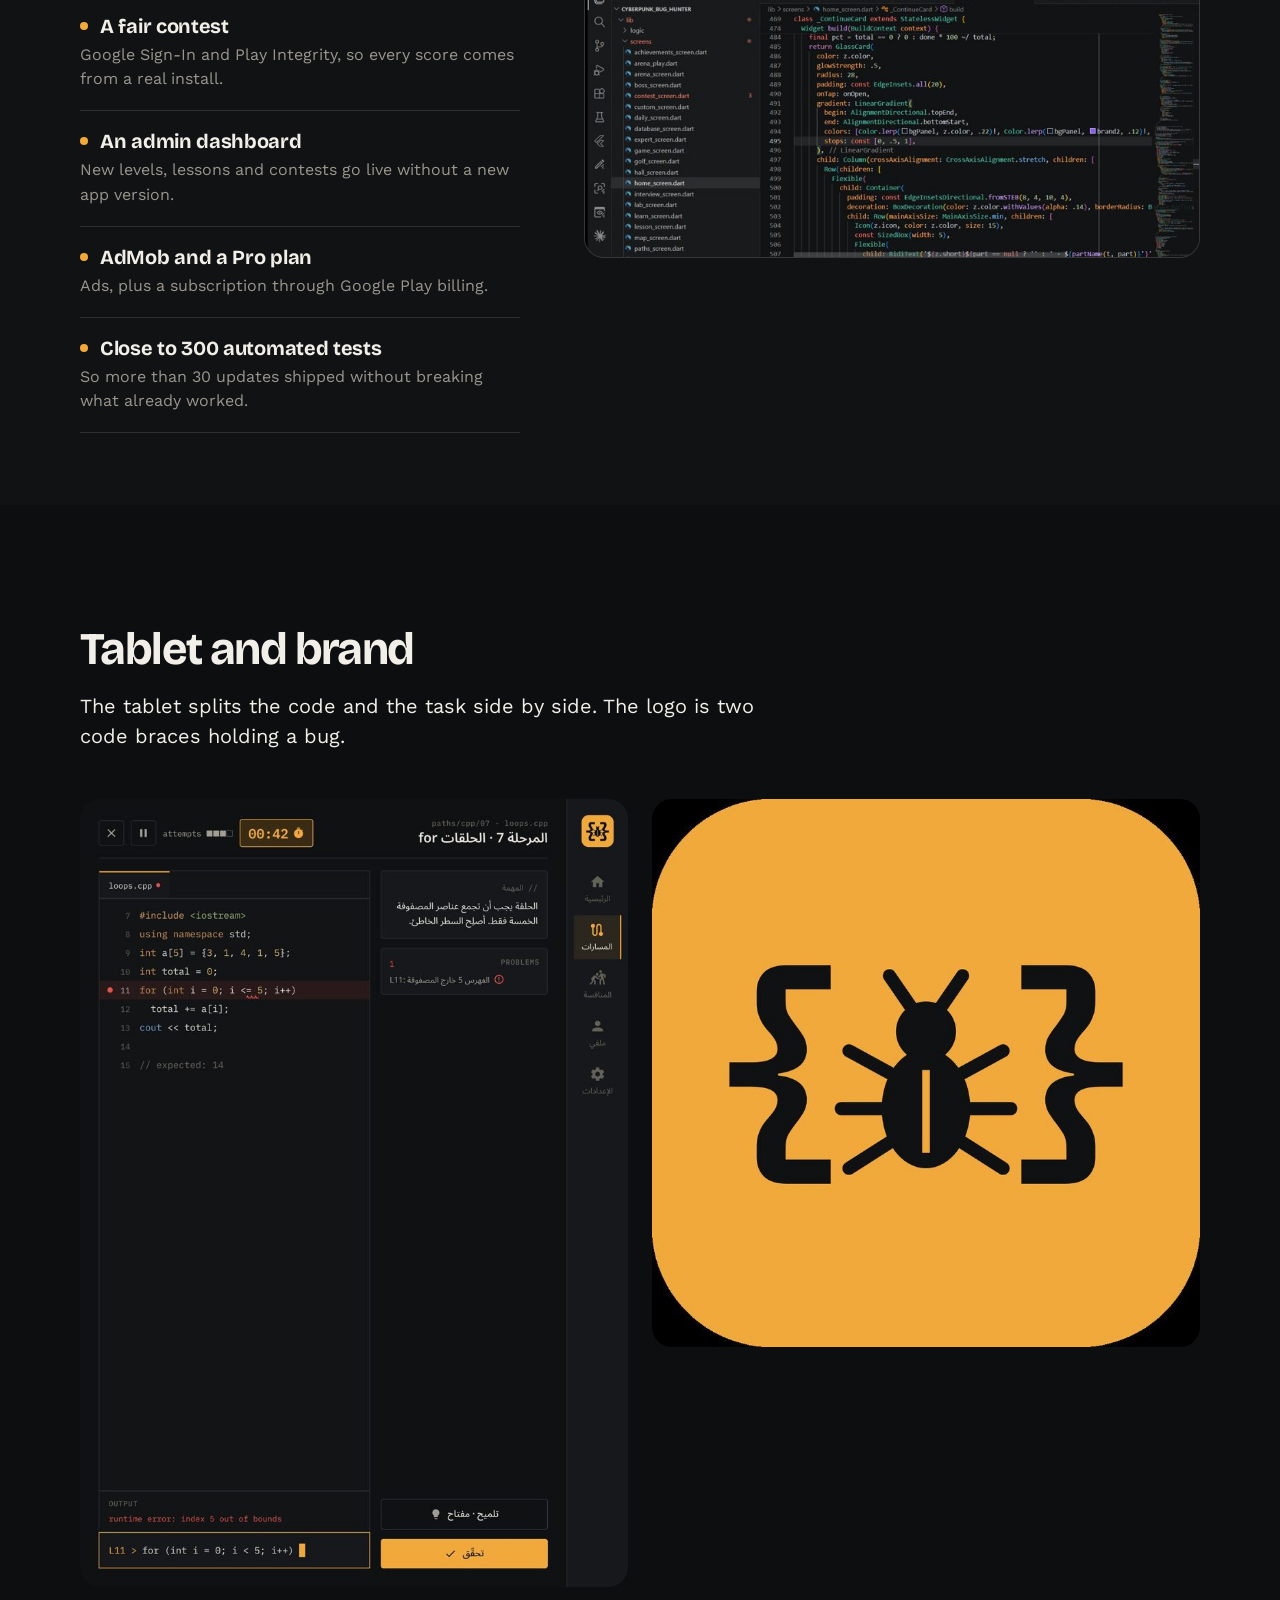
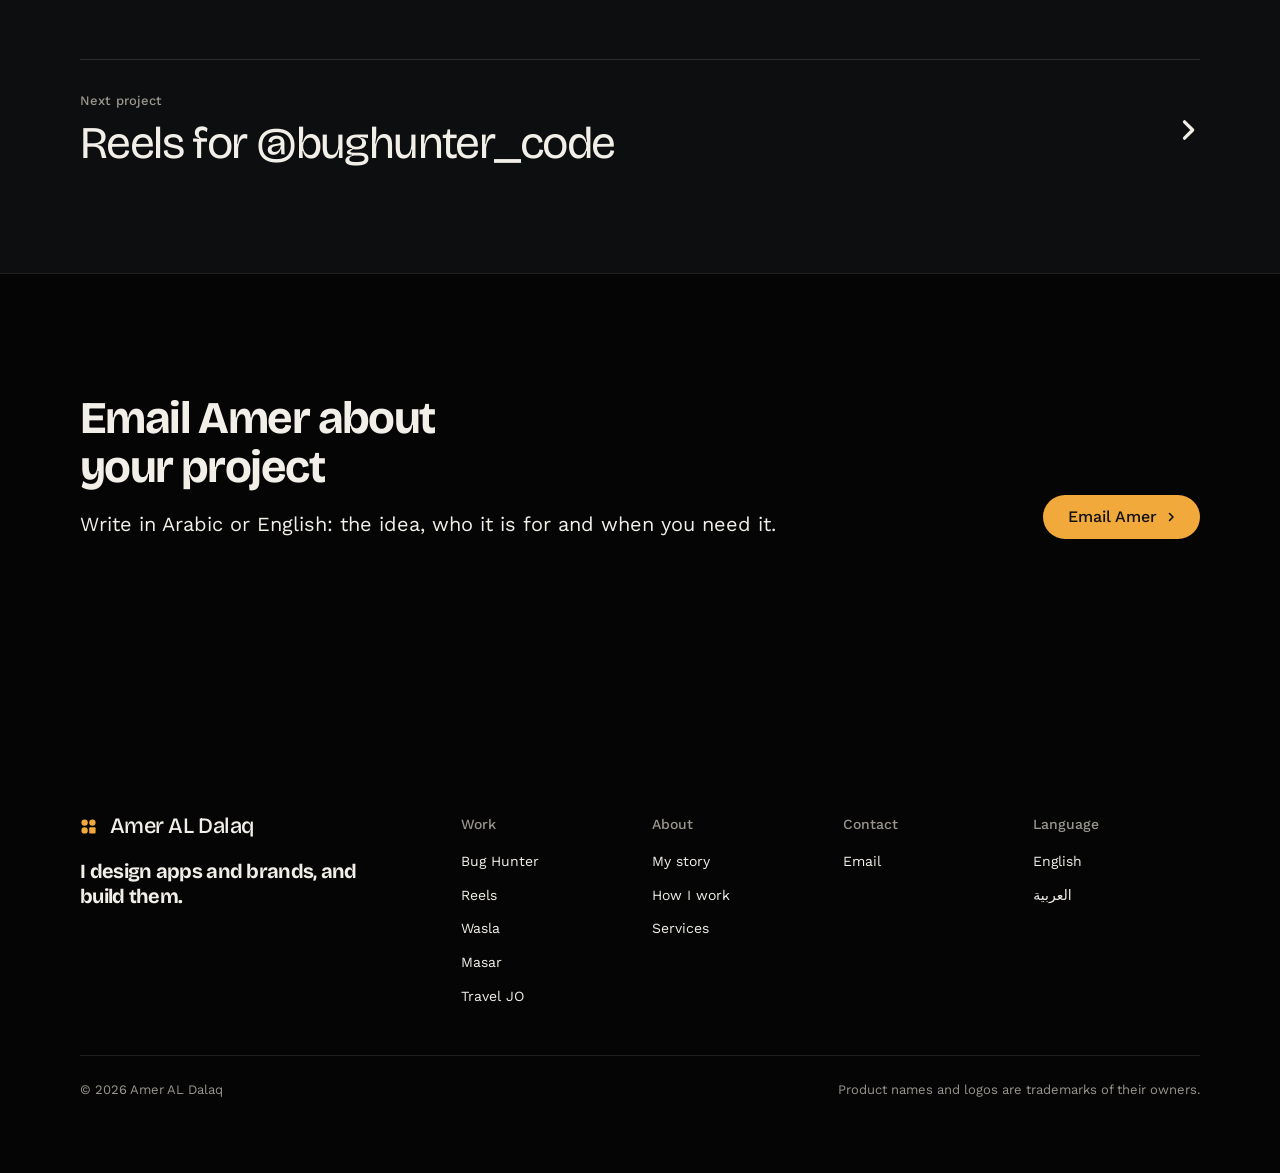
==== commit 66fe74f4: "Bug Hunter: How I built it section (stack + real code); keep C++ left-to-right inside Arabic Co-Auth" ====
--- a/work/bug-hunter.html
+++ b/work/bug-hunter.html
@@ -66,7 +66,7 @@
       <div class="hero-text grid hero-split">
         <div class="hero-copy span-6">
           <h1 id="hero-h" data-ar="Bug Hunter، لعبة لتعلّم البرمجة">Bug Hunter, a game for learning to code</h1>
-          <p class="t-lead" data-ar="يصلّح اللاعب خطأً واحداً في كل مرحلة داخل كود حقيقي، بلغات مثل C++ وPython وJava. صمّمت منها ثلاث نسخ وبنيت كل نسخة بـ Flutter، وهي منشورة على Google Play.">Players fix one bug a level in real code, in C++, Python, Java and more. I designed three versions of it and built every one in Flutter; it is live on Google Play.</p>
+          <p class="t-lead" data-ar="يصلّح اللاعب خطأً واحداً في كل مرحلة داخل كود حقيقي، بلغات مثل ⁦C++⁩ وPython وJava. صمّمت منها ثلاث نسخ وبنيت كل نسخة بـ Flutter، وهي منشورة على Google Play.">Players fix one bug a level in real code, in C++, Python, Java and more. I designed three versions of it and built every one in Flutter; it is live on Google Play.</p>
           <dl class="facts"><div><dt data-ar="دوري">My role</dt><dd data-ar="التصميم والبرمجة وصفحة المتجر">Design, Flutter, store page</dd></div><div><dt data-ar="السنة">Year</dt><dd data-ar="2026">2026</dd></div><div><dt data-ar="الشاشات">Screens</dt><dd data-ar="25 للجوال و3 للتابلت">25 phone, 3 tablet</dd></div></dl>
           <ul class="tools"><li><img src="../assets/icons/figma.svg" alt="" width="27" height="40" loading="lazy">Figma</li><li><img src="../assets/icons/flutter.svg" alt="" width="33" height="40" loading="lazy">Flutter</li><li><img src="../assets/icons/google-play.svg" alt="" width="36" height="40" loading="lazy">Google Play</li><li><img src="../assets/icons/claude.svg" alt="" width="40" height="40" loading="lazy">Claude</li></ul>
         </div>
@@ -84,7 +84,7 @@
           <div class="s3__editor">
             <div class="s3__tabs"><span class="dot" aria-hidden="true"></span><b>bug-hunter.case</b><span>· 7 steps</span></div>
             <p class="s3__cmd" aria-hidden="true"><span class="p">$</span> <span data-type>open bug-hunter --case-study</span><span class="caret"></span></p>
-            <div class="s3__steps"><div class="s3__step"><span class="s3__ln">01</span><div><span class="c" data-ar="// قبل: النسخة 2.0">// before: v2.0</span><h3 data-ar="قال اللاعبون إنها تبدو مصنوعة بالذكاء الاصطناعي">Players said it looked AI-made</h3><p data-ar="تدرّجات لامعة وبطاقات مضيئة وإيموجي في كل مكان. بعض اللاعبين لم يصدّقوا أن طالباً بناها، فكان لا بد أن يتغيّر الشكل لا اللعبة.">Neon gradients, glowing cards and emoji everywhere. Some players did not believe a student had built it, so the look had to change, not the game.</p></div></div><div class="s3__step"><span class="s3__ln">04</span><div><span class="c" data-ar="// الرئيسية">// home</span><h3 data-ar="الرئيسية تُفتح كمحرّر كود">Home opens like a code editor</h3><p data-ar="المرحلة التالية تنتظر في تبويب محرّر بأرقام أسطر والخطأ معلَّم مسبقاً. يرى اللاعب الكود قبل أن يرى أي قائمة.">The next level waits in an editor tab with line numbers and the bug already marked. Players see code before they see a menu.</p></div></div><div class="s3__step"><span class="s3__ln">07</span><div><span class="c" data-ar="// المسارات">// paths</span><h3 data-ar="اللغات كمستكشف ملفات">Languages as a file explorer</h3><p data-ar="C++ وPython وJava وباقي اللغات في شجرة ملفات مع تقدّم كل منها، كما يتصفح المبرمج مشروعه.">C++, Python, Java and the rest sit in an explorer tree with their progress, the way a programmer browses a project.</p></div></div><div class="s3__step"><span class="s3__ln">10</span><div><span class="c" data-ar="// اللعب">// game</span><h3 data-ar="الخطأ تحته خط أحمر متموّج">The bug gets a red squiggle</h3><p data-ar="السطر الخاطئ عليه &lt;b&gt;نقطة توقف&lt;/b&gt; وخط أحمر متموّج، كتحذير المترجم. ولوحة المخرجات تعرض خطأ التشغيل الحقيقي.">The broken line has a <b>breakpoint dot</b> and a red squiggle, like a compiler warning. The output panel shows the real runtime error.</p></div></div><div class="s3__step"><span class="s3__ln">13</span><div><span class="c" data-ar="// النتيجة">// result</span><h3 data-ar="نجح البناء، مع الفرق">Build passed, with the diff</h3><p data-ar="بدل الاحتفالات، يحصل اللاعب على ما يحصل عليه المطوّر: &lt;b&gt;BUILD PASSED&lt;/b&gt;، والوقت، والنقاط، والفرق الأحمر والأخضر للسطر الذي أصلحه.">Instead of confetti, the player gets what a developer gets: <b>BUILD PASSED</b>, the time, the points and the red and green diff of the fixed line.</p></div></div><div class="s3__step"><span class="s3__ln">16</span><div><span class="c" data-ar="// اليومي">// daily</span><h3 data-ar="مخطط مساهمات للأيام المتتالية">A contribution graph for streaks</h3><p data-ar="خطأ اليوم يحفظ شبكة الأيام المحلولة باللون الكهرماني، المخطط نفسه الذي يعرفه المبرمجون من سجل أكوادهم.">The daily bug keeps a grid of solved days in amber, the same graph programmers know from their code history.</p></div></div><div class="s3__step"><span class="s3__ln">19</span><div><span class="c" data-ar="// الموسم">// season</span><h3 data-ar="الموسم كتشغيل اختبارات">The season as a test run</h3><p data-ar="كل أسبوع اختبار: PASS بالأخضر وFAIL بالأحمر. 25 شاشة للجوال و3 للتابلت، كلها مبنية من المكوّنات العشرة نفسها.">Each week is a test: PASS in green, FAIL in red. 25 phone and 3 tablet screens, all built from the same 10 components.</p></div></div></div>
+            <div class="s3__steps"><div class="s3__step"><span class="s3__ln">01</span><div><span class="c" data-ar="// قبل: النسخة 2.0">// before: v2.0</span><h3 data-ar="قال اللاعبون إنها تبدو مصنوعة بالذكاء الاصطناعي">Players said it looked AI-made</h3><p data-ar="تدرّجات لامعة وبطاقات مضيئة وإيموجي في كل مكان. بعض اللاعبين لم يصدّقوا أن طالباً بناها، فكان لا بد أن يتغيّر الشكل لا اللعبة.">Neon gradients, glowing cards and emoji everywhere. Some players did not believe a student had built it, so the look had to change, not the game.</p></div></div><div class="s3__step"><span class="s3__ln">04</span><div><span class="c" data-ar="// الرئيسية">// home</span><h3 data-ar="الرئيسية تُفتح كمحرّر كود">Home opens like a code editor</h3><p data-ar="المرحلة التالية تنتظر في تبويب محرّر بأرقام أسطر والخطأ معلَّم مسبقاً. يرى اللاعب الكود قبل أن يرى أي قائمة.">The next level waits in an editor tab with line numbers and the bug already marked. Players see code before they see a menu.</p></div></div><div class="s3__step"><span class="s3__ln">07</span><div><span class="c" data-ar="// المسارات">// paths</span><h3 data-ar="اللغات كمستكشف ملفات">Languages as a file explorer</h3><p data-ar="⁦C++⁩ وPython وJava وباقي اللغات في شجرة ملفات مع تقدّم كل منها، كما يتصفح المبرمج مشروعه.">C++, Python, Java and the rest sit in an explorer tree with their progress, the way a programmer browses a project.</p></div></div><div class="s3__step"><span class="s3__ln">10</span><div><span class="c" data-ar="// اللعب">// game</span><h3 data-ar="الخطأ تحته خط أحمر متموّج">The bug gets a red squiggle</h3><p data-ar="السطر الخاطئ عليه &lt;b&gt;نقطة توقف&lt;/b&gt; وخط أحمر متموّج، كتحذير المترجم. ولوحة المخرجات تعرض خطأ التشغيل الحقيقي.">The broken line has a <b>breakpoint dot</b> and a red squiggle, like a compiler warning. The output panel shows the real runtime error.</p></div></div><div class="s3__step"><span class="s3__ln">13</span><div><span class="c" data-ar="// النتيجة">// result</span><h3 data-ar="نجح البناء، مع الفرق">Build passed, with the diff</h3><p data-ar="بدل الاحتفالات، يحصل اللاعب على ما يحصل عليه المطوّر: &lt;b&gt;BUILD PASSED&lt;/b&gt;، والوقت، والنقاط، والفرق الأحمر والأخضر للسطر الذي أصلحه.">Instead of confetti, the player gets what a developer gets: <b>BUILD PASSED</b>, the time, the points and the red and green diff of the fixed line.</p></div></div><div class="s3__step"><span class="s3__ln">16</span><div><span class="c" data-ar="// اليومي">// daily</span><h3 data-ar="مخطط مساهمات للأيام المتتالية">A contribution graph for streaks</h3><p data-ar="خطأ اليوم يحفظ شبكة الأيام المحلولة باللون الكهرماني، المخطط نفسه الذي يعرفه المبرمجون من سجل أكوادهم.">The daily bug keeps a grid of solved days in amber, the same graph programmers know from their code history.</p></div></div><div class="s3__step"><span class="s3__ln">19</span><div><span class="c" data-ar="// الموسم">// season</span><h3 data-ar="الموسم كتشغيل اختبارات">The season as a test run</h3><p data-ar="كل أسبوع اختبار: PASS بالأخضر وFAIL بالأحمر. 25 شاشة للجوال و3 للتابلت، كلها مبنية من المكوّنات العشرة نفسها.">Each week is a test: PASS in green, FAIL in red. 25 phone and 3 tablet screens, all built from the same 10 components.</p></div></div></div>
             <ol class="s3__stack" aria-label="Steps" data-ar-aria="الخطوات"><li><button type="button"><span class="bp" aria-hidden="true"></span><span data-ar="قبل: النسخة 2.0">before: v2.0</span></button></li><li><button type="button"><span class="bp" aria-hidden="true"></span><span data-ar="الرئيسية">home</span></button></li><li><button type="button"><span class="bp" aria-hidden="true"></span><span data-ar="المسارات">paths</span></button></li><li><button type="button"><span class="bp" aria-hidden="true"></span><span data-ar="اللعب">game</span></button></li><li><button type="button"><span class="bp" aria-hidden="true"></span><span data-ar="النتيجة">result</span></button></li><li><button type="button"><span class="bp" aria-hidden="true"></span><span data-ar="اليومي">daily</span></button></li><li><button type="button"><span class="bp" aria-hidden="true"></span><span data-ar="الموسم">season</span></button></li></ol>
             <div class="s3__bar" aria-hidden="true"><i></i></div>
           </div>
@@ -93,6 +93,15 @@
             <p class="s3__count" aria-hidden="true"><b>01</b> / 07</p>
           </div>
         </div>
+      </div>
+    </div>
+  </section>
+  <section class="section built" id="built" aria-labelledby="built-h" style="height: auto">
+    <div class="wrap">
+      <div class="section-head"><h2 id="built-h" data-ar="كيف بنيتها">How I built it</h2><p data-ar="أكثر من 400 مرحلة و200 درس و13 مساراً، من ⁦C++⁩ وPython إلى SQL وLinux والأمن السيبراني، في تطبيق واحد أبرمجه بنفسي.">400+ levels, 200+ lessons and 13 paths, from C++ and Python to SQL, Linux and cyber security, all in one app I code myself.</p></div>
+      <div class="built__grid">
+        <ul class="stack-list" data-reveal="stagger"><li><b data-ar="Flutter وDart">Flutter and Dart</b><span data-ar="التطبيق كاملاً بالعربية والإنجليزية، للجوال والتابلت، من تصاميمي.">The whole app, Arabic and English, phone and tablet, from my own designs.</span></li><li><b data-ar="سيرفر Dart داخل Docker">A Dart server in Docker</b><span data-ar="shelf وSQLite للحسابات والمواسم والمسابقات والمبارزات، يعمل على سيرفر في البيت.">shelf and SQLite for accounts, seasons, contests and duels, running on a server at home.</span></li><li><b data-ar="Judge0 لمختبر الكود">Judge0 for the code lab</b><span data-ar="يكتب اللاعب كوداً حقيقياً ويشغّله؛ وJudge0 يشغّله بأمان بعيداً عن التطبيق.">Players write and run real code; Judge0 runs it safely, away from the app.</span></li><li><b data-ar="مسابقة عادلة">A fair contest</b><span data-ar="تسجيل دخول Google وPlay Integrity، لتأتي كل نتيجة من تطبيق حقيقي.">Google Sign-In and Play Integrity, so every score comes from a real install.</span></li><li><b data-ar="لوحة تحكم">An admin dashboard</b><span data-ar="مراحل ودروس ومسابقات جديدة تُنشر دون إصدار نسخة جديدة من التطبيق.">New levels, lessons and contests go live without a new app version.</span></li><li><b data-ar="AdMob واشتراك Pro">AdMob and a Pro plan</b><span data-ar="إعلانات، واشتراك عبر الدفع في Google Play.">Ads, plus a subscription through Google Play billing.</span></li><li><b data-ar="قرابة 300 اختبار تلقائي">Close to 300 automated tests</b><span data-ar="لتخرج أكثر من 30 تحديثاً دون أن ينكسر ما كان يعمل.">So more than 30 updates shipped without breaking what already worked.</span></li></ul>
+        <div class="code-shots" data-reveal="stagger"><figure class="code-shot"><img src="../img/bug-hunter/code-daily.jpg" srcset="../img/bug-hunter/code-daily-800.jpg 800w, ../img/bug-hunter/code-daily.jpg 1550w" sizes="(min-width: 1024px) 45vw, 92vw" width="1550" height="734" alt="Dart code in VS Code that picks each player a daily bug for their level" data-ar-alt="كود Dart في VS Code يختار لكل لاعب خطأ اليوم على قدّ مستواه" loading="lazy"></figure><figure class="code-shot"><img src="../img/bug-hunter/code-ui.jpg" srcset="../img/bug-hunter/code-ui-800.jpg 800w, ../img/bug-hunter/code-ui.jpg 1550w" sizes="(min-width: 1024px) 45vw, 92vw" width="1550" height="734" alt="Flutter code in VS Code for the home screen card" data-ar-alt="كود Flutter في VS Code لبطاقة الشاشة الرئيسية" loading="lazy"></figure></div>
       </div>
     </div>
   </section>
--- a/site.css
+++ b/site.css
@@ -152,3 +152,18 @@
 /* reels: a whole film fits the screen height */
 .films { justify-content: center; grid-template-columns: repeat(3, minmax(0, calc(min(70svh, 640px) * 9 / 16))); }
 @media (max-width: 767px) { .films { grid-template-columns: minmax(0, min(100%, calc(70svh * 9 / 16))); margin-inline: auto; } }
+
+/* ---- How I built it: the stack as rows, the real code beside it */
+.built { background: #111214; }
+.built__grid { display: grid; grid-template-columns: minmax(0, 5fr) minmax(0, 7fr); gap: var(--s-8); align-items: start; margin-top: var(--s-7); }
+.stack-list { list-style: none; margin: 0; padding: 0; }
+.stack-list li { display: grid; gap: 4px; padding: 18px 0; border-top: 1px solid color-mix(in oklab, var(--ink) 13%, transparent); }
+.stack-list li:last-child { border-bottom: 1px solid color-mix(in oklab, var(--ink) 13%, transparent); }
+.stack-list b { font: 700 20px/1.25 var(--font-display); letter-spacing: -0.015em; color: var(--ink); }
+html[lang="ar"] .stack-list b { letter-spacing: 0; }
+.stack-list b::before { content: ""; display: inline-block; width: 8px; height: 8px; border-radius: 50%; background: var(--pc, #f2a93b); margin-inline-end: 12px; vertical-align: 3px; }
+.stack-list span { color: var(--muted); line-height: 1.55; }
+.code-shots { display: grid; gap: var(--s-5); }
+.code-shot { margin: 0; border-radius: var(--r-lg); overflow: hidden; border: 1px solid color-mix(in oklab, var(--ink) 12%, transparent); background: #1e1e1e; }
+.code-shot img { width: 100%; height: auto; display: block; direction: ltr; }
+@media (max-width: 1023px) { .built__grid { grid-template-columns: 1fr; gap: var(--s-7); } }
